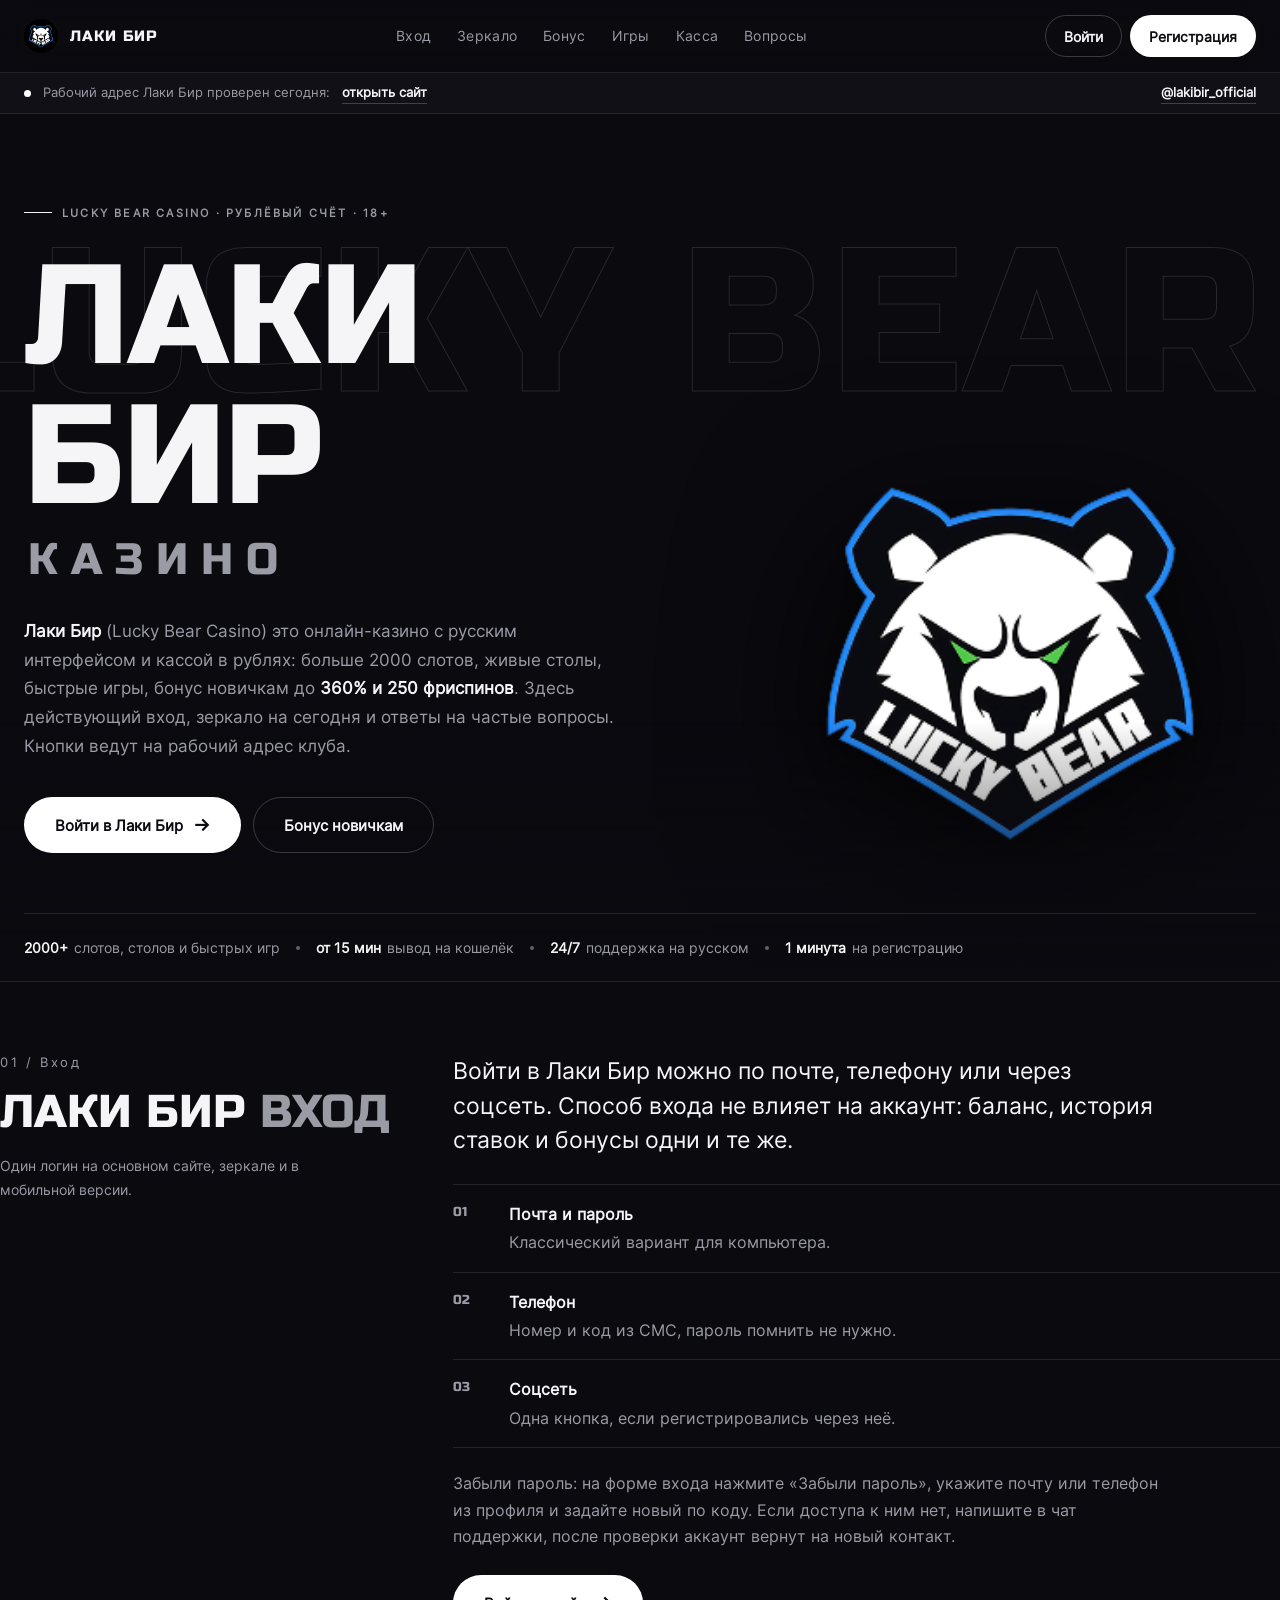
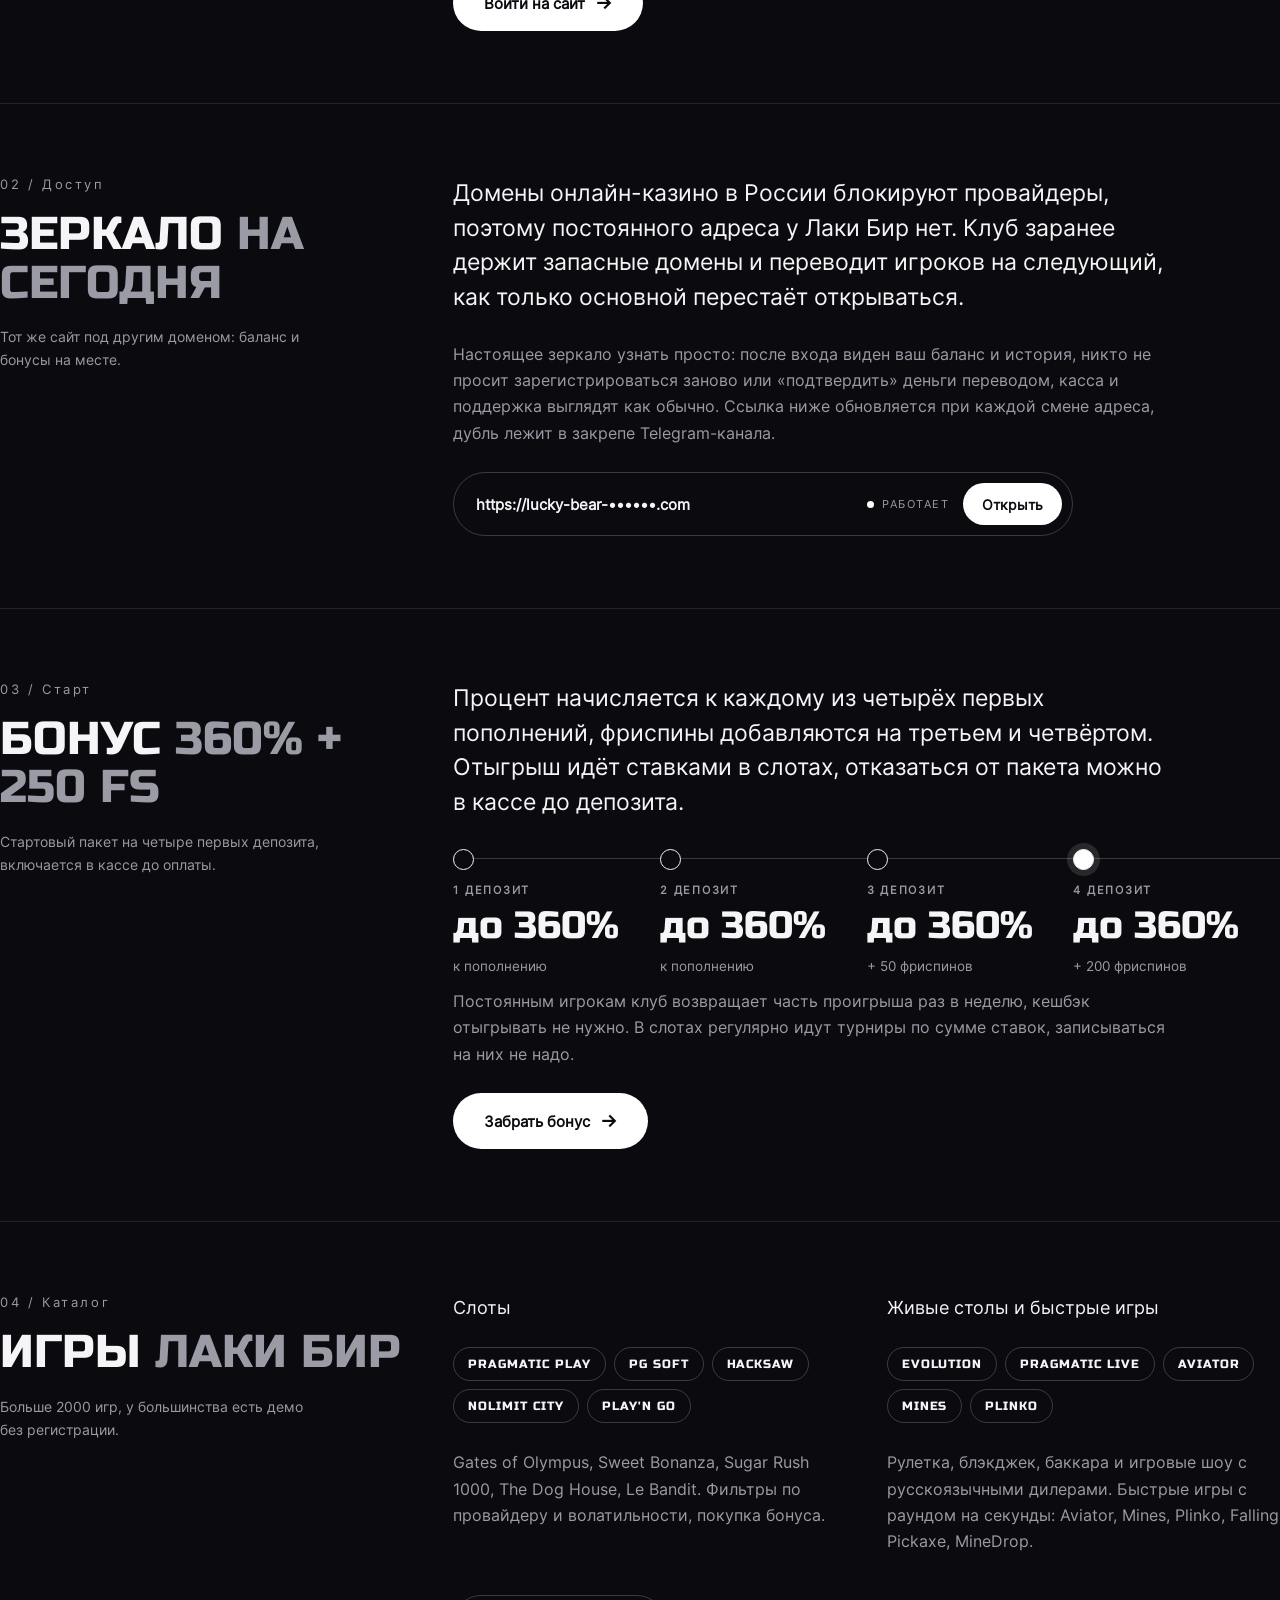
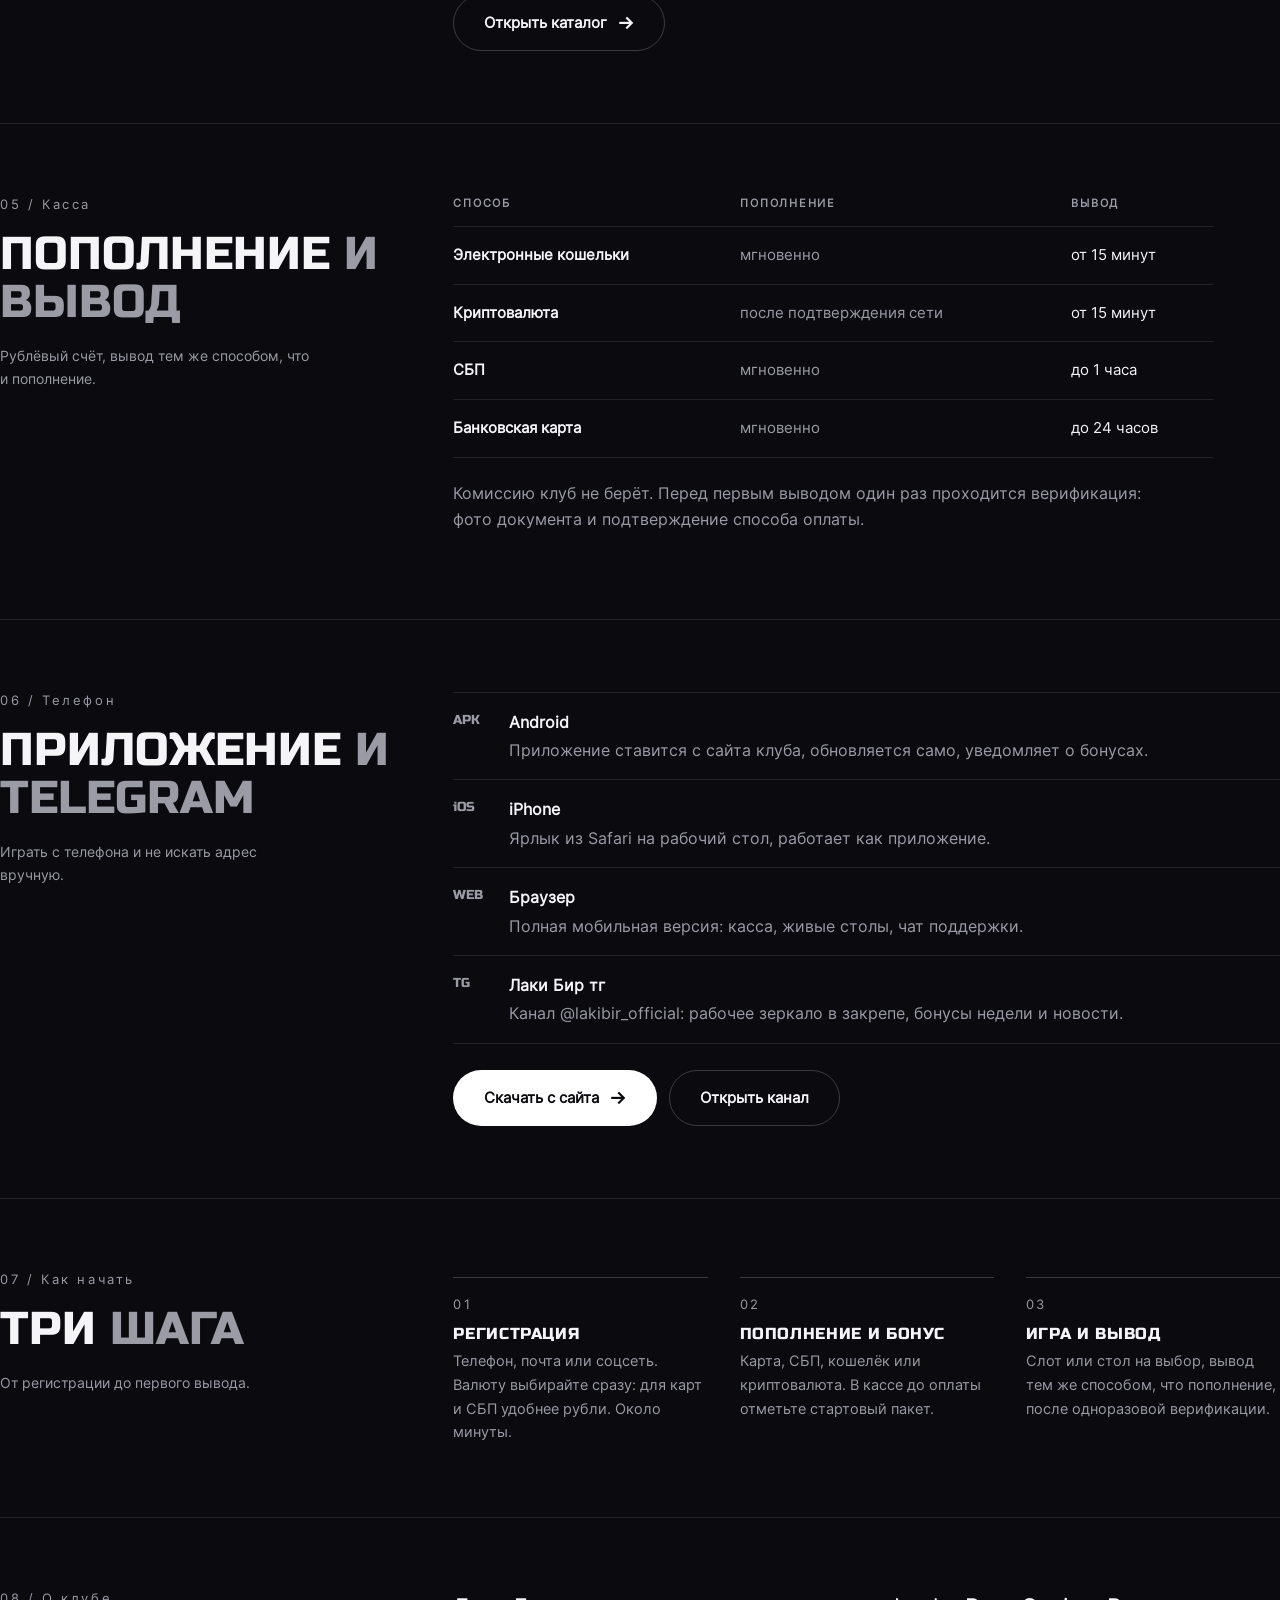
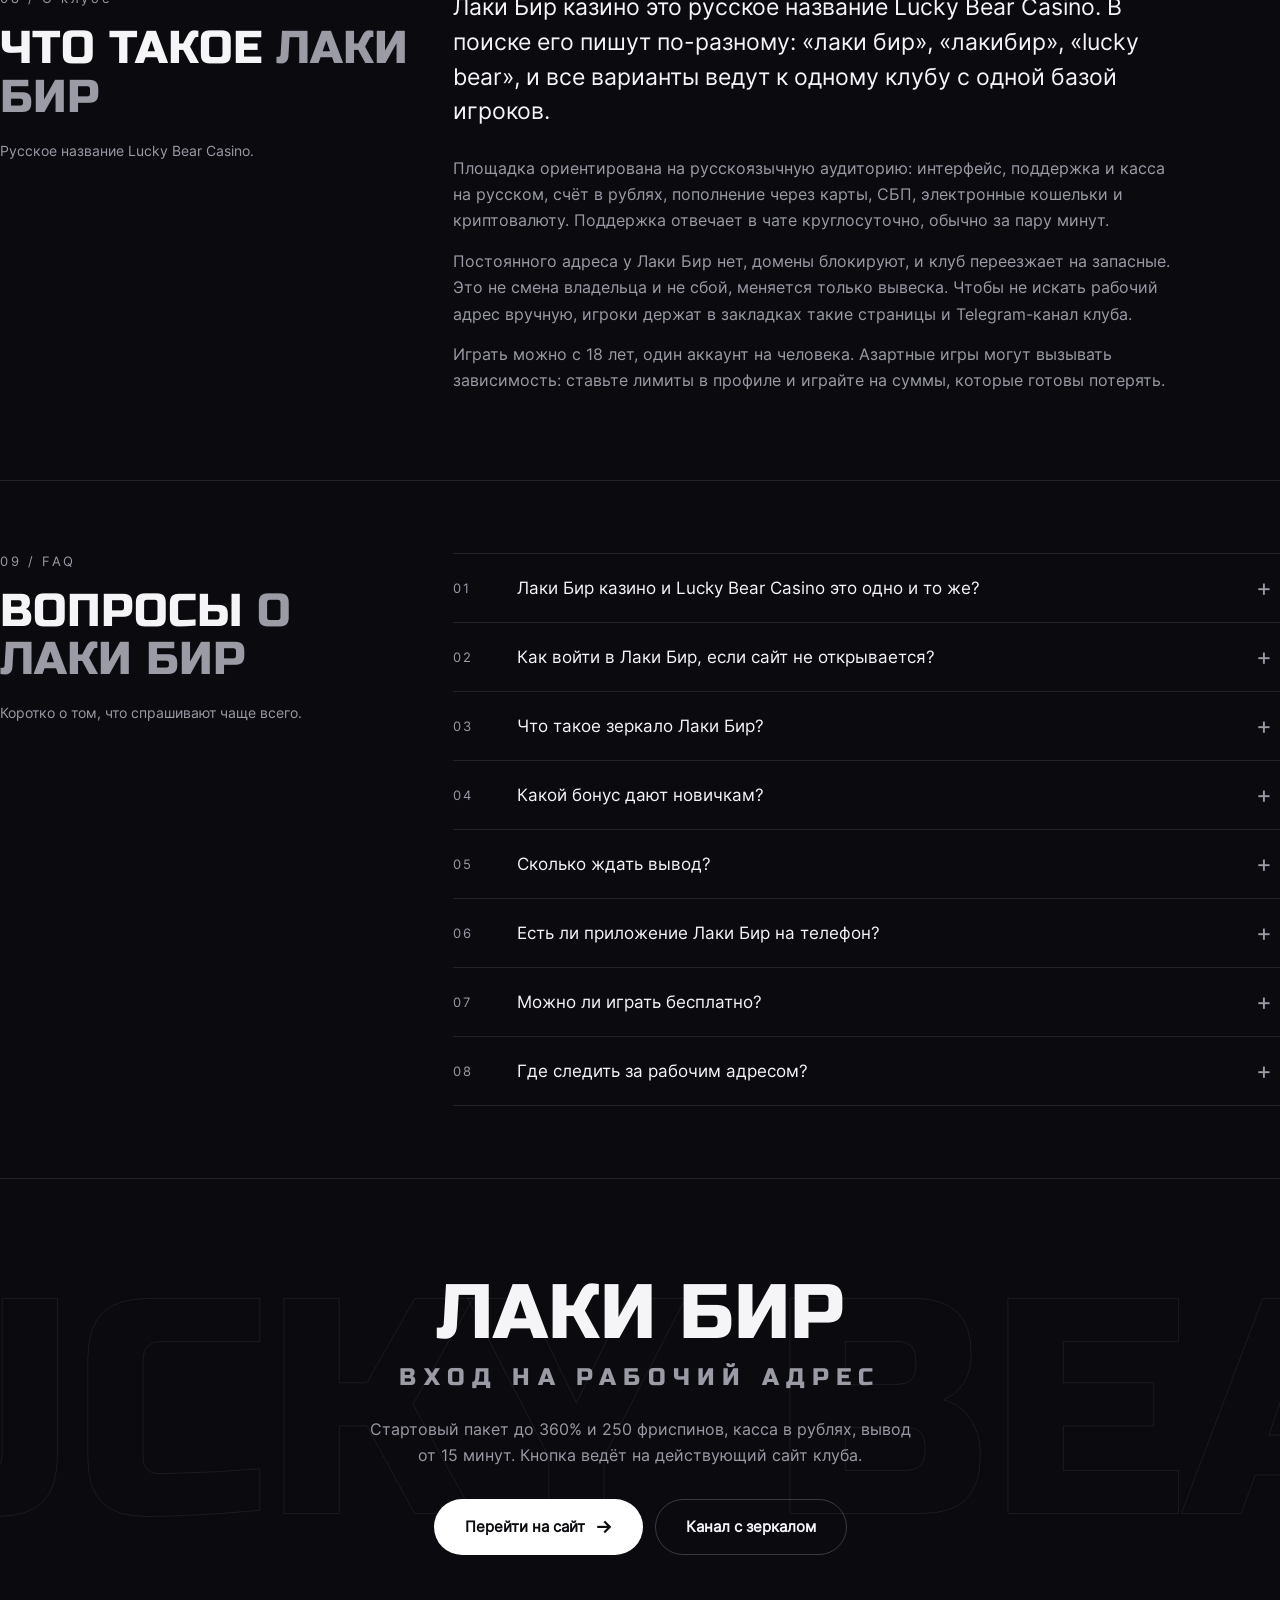
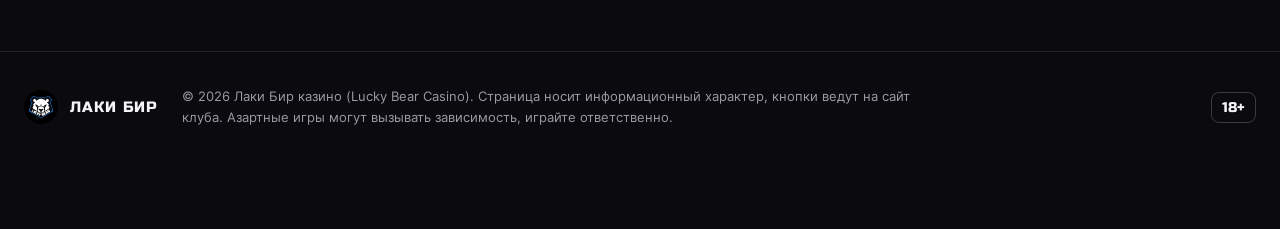
==== index.html @ bb71bb19 "Компоновка 2: редакционная вёрстка, монохром Co-Authored-By: Claude Fable 5.1 <noreply@anthropic.com" ====
<!DOCTYPE html>
<html lang="ru">
<head>
<meta charset="utf-8">
<meta name="viewport" content="width=device-width, initial-scale=1">
<title>Лаки Бир казино — официальный сайт Lucky Bear Casino: вход, зеркало на сегодня, бонус 360%</title>
<meta name="description" content="Лаки Бир казино (Lucky Bear Casino): вход на официальный сайт, рабочее зеркало на сегодня, бонус до 360% и 250 фриспинов, приложение на телефон, 2000+ игр, выплаты в рублях от 15 минут. 18+.">
<meta name="keywords" content="лаки бир, лаки бир казино, лаки бир официальный сайт, лаки бир вход, лаки бир зеркало, лаки бир бонус, лаки бир приложение, лакибир, lucky bear casino, lucky bear casino зеркало, lucky bear casino официальный сайт">
<meta name="robots" content="index, follow, max-image-preview:large, max-snippet:-1">
<link rel="canonical" href="https://lakibir.vercel.app/">
<link rel="icon" href="/assets/favicon.png" type="image/png">
<link rel="apple-touch-icon" href="/assets/icon-180.png">
<meta name="theme-color" content="#0a0a0f">
<meta property="og:type" content="website"><meta property="og:locale" content="ru_RU"><meta property="og:site_name" content="Лаки Бир казино">
<meta property="og:title" content="Лаки Бир казино — официальный сайт Lucky Bear Casino: вход, зеркало на сегодня, бонус 360%"><meta property="og:description" content="Лаки Бир казино (Lucky Bear Casino): вход на официальный сайт, рабочее зеркало на сегодня, бонус до 360% и 250 фриспинов, приложение на телефон, 2000+ игр, выплаты в рублях от 15 минут. 18+."><meta property="og:url" content="https://lakibir.vercel.app/"><meta property="og:image" content="https://lakibir.vercel.app/assets/avatar.png">
<link rel="preconnect" href="https://fonts.googleapis.com"><link rel="preconnect" href="https://fonts.gstatic.com" crossorigin><link rel="stylesheet" href="https://fonts.googleapis.com/css2?family=Russo+One&display=swap">
<link rel="stylesheet" href="/css/style.css?v=4">
<script type="application/ld+json">
{
 "@context": "https://schema.org",
 "@graph": [
  {
   "@type": "Organization",
   "@id": "https://lakibir.vercel.app/#org",
   "name": "Лаки Бир казино",
   "alternateName": [
    "Lucky Bear Casino",
    "Лаки Бир",
    "лакибир"
   ],
   "url": "https://lakibir.vercel.app/",
   "logo": "https://lakibir.vercel.app/assets/avatar.png",
   "sameAs": [
    "https://t.me/lakibir_official"
   ]
  },
  {
   "@type": "WebSite",
   "@id": "https://lakibir.vercel.app/#website",
   "url": "https://lakibir.vercel.app/",
   "name": "Лаки Бир казино",
   "inLanguage": "ru-RU",
   "publisher": {
    "@id": "https://lakibir.vercel.app/#org"
   }
  },
  {
   "@type": "FAQPage",
   "@id": "https://lakibir.vercel.app/#faq",
   "mainEntity": [
    {
     "@type": "Question",
     "name": "Лаки Бир казино и Lucky Bear Casino это одно и то же?",
     "acceptedAnswer": {
      "@type": "Answer",
      "text": "Да. «Лаки Бир» это русское произношение названия Lucky Bear Casino. Клуб один, аккаунт, баланс и бонусы общие на любом адресе."
     }
    },
    {
     "@type": "Question",
     "name": "Как войти в Лаки Бир, если сайт не открывается?",
     "acceptedAnswer": {
      "@type": "Answer",
      "text": "Нажмите «Войти» на этой странице: кнопка ведёт на адрес, который работает сейчас. Логин и пароль те же, заново регистрироваться не нужно."
     }
    },
    {
     "@type": "Question",
     "name": "Что такое зеркало Лаки Бир?",
     "acceptedAnswer": {
      "@type": "Answer",
      "text": "Запасной домен с тем же сайтом. Казино переезжает на него, когда основной адрес блокируют провайдеры. Настоящее зеркало показывает ваш баланс и историю после входа."
     }
    },
    {
     "@type": "Question",
     "name": "Какой бонус дают новичкам?",
     "acceptedAnswer": {
      "@type": "Answer",
      "text": "До 360% к первым четырём депозитам и 250 фриспинов. Бонус включается в кассе до оплаты, отказаться можно там же."
     }
    },
    {
     "@type": "Question",
     "name": "Сколько ждать вывод?",
     "acceptedAnswer": {
      "@type": "Answer",
      "text": "На электронные кошельки и криптовалюту от 15 минут, по СБП до часа, на карту до суток. Один раз нужна верификация."
     }
    },
    {
     "@type": "Question",
     "name": "Есть ли приложение Лаки Бир на телефон?",
     "acceptedAnswer": {
      "@type": "Answer",
      "text": "Для Android есть apk на сайте клуба, на iPhone добавляется ярлык из Safari. Мобильная версия в браузере полная, с кассой и живыми столами."
     }
    },
    {
     "@type": "Question",
     "name": "Можно ли играть бесплатно?",
     "acceptedAnswer": {
      "@type": "Answer",
      "text": "Да, у большинства слотов и быстрых игр есть демо, регистрация для него не нужна."
     }
    },
    {
     "@type": "Question",
     "name": "Где следить за рабочим адресом?",
     "acceptedAnswer": {
      "@type": "Answer",
      "text": "В Telegram-канале @lakibir_official: актуальная ссылка в закрепе, там же бонусы и новости клуба."
     }
    }
   ]
  }
 ]
}
</script>
</head>
<body>
<header class="top"><div class="wrap"><a class="brand" href="/" title="Лаки Бир казино"><img src="/assets/avatar.png" alt="Лаки Бир" width="34" height="34">Лаки Бир</a><nav><a href="#vhod">Вход</a><a href="#zerkalo">Зеркало</a><a href="#bonus">Бонус</a><a href="#igry">Игры</a><a href="#kassa">Касса</a><a href="#faq">Вопросы</a></nav><div class="acts"><a class="btn btn-o btn-s" href="https://happywin555.xyz/2KnpK6" target="_blank" rel="sponsored noopener" title="Вход в Лаки Бир">Войти</a><a class="btn btn-w btn-s" href="https://happywin555.xyz/2KnpK6" target="_blank" rel="sponsored noopener" title="Регистрация в Лаки Бир">Регистрация</a></div></div></header>
<div class="live"><div class="wrap"><i></i><span>Рабочий адрес Лаки Бир проверен сегодня:</span><a href="https://happywin555.xyz/2KnpK6" target="_blank" rel="sponsored noopener">открыть сайт</a><a class="tg" href="https://t.me/lakibir_official" target="_blank" rel="noopener">@lakibir_official</a></div></div>
<main>
<section class="hero">
  <div class="wrap hero__grid">
    <div class="hero__txt">
      <p class="kicker">Lucky Bear Casino · рублёвый счёт · 18+</p>
      <h1>Лаки Бир<span>казино</span></h1>
      <p class="lead"><strong>Лаки Бир</strong> (Lucky Bear Casino) это онлайн-казино с русским интерфейсом и кассой в рублях: больше 2000 слотов, живые столы, быстрые игры, бонус новичкам до <strong>360% и 250 фриспинов</strong>. Здесь действующий вход, зеркало на сегодня и ответы на частые вопросы. Кнопки ведут на рабочий адрес клуба.</p>
      <div class="row"><a class="btn btn-w" href="https://happywin555.xyz/2KnpK6" target="_blank" rel="sponsored noopener">Войти в Лаки Бир <span class="ar">→</span></a><a class="btn btn-o" href="#bonus">Бонус новичкам</a></div>
    </div>
    <div class="hero__art"><div class="hero__ghost">Lucky Bear</div><img src="/assets/bear.png" alt="Лаки Бир казино — герб Lucky Bear" width="640" height="640"></div>
  </div>
  <div class="wrap"><div class="facts"><span><b>2000+</b>слотов, столов и быстрых игр</span><span><b>от 15 мин</b>вывод на кошелёк</span><span><b>24/7</b>поддержка на русском</span><span><b>1 минута</b>на регистрацию</span></div></div>
</section>
<section class="ed" id="vhod"><div class="ed__side"><span class="n">01 / Вход</span><h2>Лаки Бир <em>вход</em></h2><p>Один логин на основном сайте, зеркале и в мобильной версии.</p></div><div class="ed__body"><p class="big">Войти в Лаки Бир можно по почте, телефону или через соцсеть. Способ входа не влияет на аккаунт: баланс, история ставок и бонусы одни и те же.</p><ul><li><i>01</i><div><b>Почта и пароль</b>Классический вариант для компьютера.</div></li><li><i>02</i><div><b>Телефон</b>Номер и код из СМС, пароль помнить не нужно.</div></li><li><i>03</i><div><b>Соцсеть</b>Одна кнопка, если регистрировались через неё.</div></li></ul><p>Забыли пароль: на форме входа нажмите «Забыли пароль», укажите почту или телефон из профиля и задайте новый по коду. Если доступа к ним нет, напишите в чат поддержки, после проверки аккаунт вернут на новый контакт.</p><div class="row"><a class="btn btn-w" href="https://happywin555.xyz/2KnpK6" target="_blank" rel="sponsored noopener">Войти на сайт <span class="ar">→</span></a></div></div></section>
<section class="ed" id="zerkalo"><div class="ed__side"><span class="n">02 / Доступ</span><h2>Зеркало <em>на сегодня</em></h2><p>Тот же сайт под другим доменом: баланс и бонусы на месте.</p></div><div class="ed__body"><p class="big">Домены онлайн-казино в России блокируют провайдеры, поэтому постоянного адреса у Лаки Бир нет. Клуб заранее держит запасные домены и переводит игроков на следующий, как только основной перестаёт открываться.</p><p>Настоящее зеркало узнать просто: после входа виден ваш баланс и история, никто не просит зарегистрироваться заново или «подтвердить» деньги переводом, касса и поддержка выглядят как обычно. Ссылка ниже обновляется при каждой смене адреса, дубль лежит в закрепе Telegram-канала.</p><div class="addr"><span class="u">https://lucky-bear-••••••.com</span><span class="ok">работает</span><a class="btn btn-w btn-s" href="https://happywin555.xyz/2KnpK6" target="_blank" rel="sponsored noopener">Открыть</a></div></div></section>
<section class="ed" id="bonus"><div class="ed__side"><span class="n">03 / Старт</span><h2>Бонус <em>360% + 250 FS</em></h2><p>Стартовый пакет на четыре первых депозита, включается в кассе до оплаты.</p></div><div class="ed__body"><p class="big">Процент начисляется к каждому из четырёх первых пополнений, фриспины добавляются на третьем и четвёртом. Отыгрыш идёт ставками в слотах, отказаться от пакета можно в кассе до депозита.</p><div class="tl"><div><small>1 депозит</small><b>до 360%</b><span>к пополнению</span></div><div><small>2 депозит</small><b>до 360%</b><span>к пополнению</span></div><div><small>3 депозит</small><b>до 360%</b><span>+ 50 фриспинов</span></div><div><small>4 депозит</small><b>до 360%</b><span>+ 200 фриспинов</span></div></div><p>Постоянным игрокам клуб возвращает часть проигрыша раз в неделю, кешбэк отыгрывать не нужно. В слотах регулярно идут турниры по сумме ставок, записываться на них не надо.</p><div class="row"><a class="btn btn-w" href="https://happywin555.xyz/2KnpK6" target="_blank" rel="sponsored noopener">Забрать бонус <span class="ar">→</span></a></div></div></section>
<section class="ed" id="igry"><div class="ed__side"><span class="n">04 / Каталог</span><h2>Игры <em>Лаки Бир</em></h2><p>Больше 2000 игр, у большинства есть демо без регистрации.</p></div><div class="ed__body"><div class="cols2"><div><p class="big" style="font-size:18px">Слоты</p><div class="prov"><span>Pragmatic Play</span><span>PG Soft</span><span>Hacksaw</span><span>Nolimit City</span><span>Play'n GO</span></div><p>Gates of Olympus, Sweet Bonanza, Sugar Rush 1000, The Dog House, Le Bandit. Фильтры по провайдеру и волатильности, покупка бонуса.</p></div><div><p class="big" style="font-size:18px">Живые столы и быстрые игры</p><div class="prov"><span>Evolution</span><span>Pragmatic Live</span><span>Aviator</span><span>Mines</span><span>Plinko</span></div><p>Рулетка, блэкджек, баккара и игровые шоу с русскоязычными дилерами. Быстрые игры с раундом на секунды: Aviator, Mines, Plinko, Falling Pickaxe, MineDrop.</p></div></div><div class="row"><a class="btn btn-o" href="https://happywin555.xyz/2KnpK6" target="_blank" rel="sponsored noopener">Открыть каталог <span class="ar">→</span></a></div></div></section>
<section class="ed" id="kassa"><div class="ed__side"><span class="n">05 / Касса</span><h2>Пополнение <em>и вывод</em></h2><p>Рублёвый счёт, вывод тем же способом, что и пополнение.</p></div><div class="ed__body"><table class="pay"><thead><tr><th>Способ</th><th>Пополнение</th><th>Вывод</th></tr></thead><tbody><tr><td>Электронные кошельки</td><td>мгновенно</td><td>от 15 минут</td></tr><tr><td>Криптовалюта</td><td>после подтверждения сети</td><td>от 15 минут</td></tr><tr><td>СБП</td><td>мгновенно</td><td>до 1 часа</td></tr><tr><td>Банковская карта</td><td>мгновенно</td><td>до 24 часов</td></tr></tbody></table><p style="margin-top:22px">Комиссию клуб не берёт. Перед первым выводом один раз проходится верификация: фото документа и подтверждение способа оплаты.</p></div></section>
<section class="ed" id="mobile"><div class="ed__side"><span class="n">06 / Телефон</span><h2>Приложение <em>и Telegram</em></h2><p>Играть с телефона и не искать адрес вручную.</p></div><div class="ed__body"><ul><li><i>APK</i><div><b>Android</b>Приложение ставится с сайта клуба, обновляется само, уведомляет о бонусах.</div></li><li><i>iOS</i><div><b>iPhone</b>Ярлык из Safari на рабочий стол, работает как приложение.</div></li><li><i>WEB</i><div><b>Браузер</b>Полная мобильная версия: касса, живые столы, чат поддержки.</div></li><li><i>TG</i><div><b>Лаки Бир тг</b>Канал @lakibir_official: рабочее зеркало в закрепе, бонусы недели и новости.</div></li></ul><div class="row"><a class="btn btn-w" href="https://happywin555.xyz/2KnpK6" target="_blank" rel="sponsored noopener">Скачать с сайта <span class="ar">→</span></a><a class="btn btn-o" href="https://t.me/lakibir_official" target="_blank" rel="noopener">Открыть канал</a></div></div></section>
<section class="ed" id="start"><div class="ed__side"><span class="n">07 / Как начать</span><h2>Три <em>шага</em></h2><p>От регистрации до первого вывода.</p></div><div class="ed__body"><div class="steps"><div><h3>Регистрация</h3><p>Телефон, почта или соцсеть. Валюту выбирайте сразу: для карт и СБП удобнее рубли. Около минуты.</p></div><div><h3>Пополнение и бонус</h3><p>Карта, СБП, кошелёк или криптовалюта. В кассе до оплаты отметьте стартовый пакет.</p></div><div><h3>Игра и вывод</h3><p>Слот или стол на выбор, вывод тем же способом, что пополнение, после одноразовой верификации.</p></div></div></div></section>
<section class="ed" id="about"><div class="ed__side"><span class="n">08 / О клубе</span><h2>Что такое <em>Лаки Бир</em></h2><p>Русское название Lucky Bear Casino.</p></div><div class="ed__body"><p class="big">Лаки Бир казино это русское название Lucky Bear Casino. В поиске его пишут по-разному: «лаки бир», «лакибир», «lucky bear», и все варианты ведут к одному клубу с одной базой игроков.</p><p>Площадка ориентирована на русскоязычную аудиторию: интерфейс, поддержка и касса на русском, счёт в рублях, пополнение через карты, СБП, электронные кошельки и криптовалюту. Поддержка отвечает в чате круглосуточно, обычно за пару минут.</p><p>Постоянного адреса у Лаки Бир нет, домены блокируют, и клуб переезжает на запасные. Это не смена владельца и не сбой, меняется только вывеска. Чтобы не искать рабочий адрес вручную, игроки держат в закладках такие страницы и Telegram-канал клуба.</p><p>Играть можно с 18 лет, один аккаунт на человека. Азартные игры могут вызывать зависимость: ставьте лимиты в профиле и играйте на суммы, которые готовы потерять.</p></div></section>
<section class="ed" id="faq"><div class="ed__side"><span class="n">09 / FAQ</span><h2>Вопросы <em>о Лаки Бир</em></h2><p>Коротко о том, что спрашивают чаще всего.</p></div><div class="ed__body"><div class="faq"><details><summary>Лаки Бир казино и Lucky Bear Casino это одно и то же?</summary><p>Да. «Лаки Бир» это русское произношение названия Lucky Bear Casino. Клуб один, аккаунт, баланс и бонусы общие на любом адресе.</p></details><details><summary>Как войти в Лаки Бир, если сайт не открывается?</summary><p>Нажмите «Войти» на этой странице: кнопка ведёт на адрес, который работает сейчас. Логин и пароль те же, заново регистрироваться не нужно.</p></details><details><summary>Что такое зеркало Лаки Бир?</summary><p>Запасной домен с тем же сайтом. Казино переезжает на него, когда основной адрес блокируют провайдеры. Настоящее зеркало показывает ваш баланс и историю после входа.</p></details><details><summary>Какой бонус дают новичкам?</summary><p>До 360% к первым четырём депозитам и 250 фриспинов. Бонус включается в кассе до оплаты, отказаться можно там же.</p></details><details><summary>Сколько ждать вывод?</summary><p>На электронные кошельки и криптовалюту от 15 минут, по СБП до часа, на карту до суток. Один раз нужна верификация.</p></details><details><summary>Есть ли приложение Лаки Бир на телефон?</summary><p>Для Android есть apk на сайте клуба, на iPhone добавляется ярлык из Safari. Мобильная версия в браузере полная, с кассой и живыми столами.</p></details><details><summary>Можно ли играть бесплатно?</summary><p>Да, у большинства слотов и быстрых игр есть демо, регистрация для него не нужна.</p></details><details><summary>Где следить за рабочим адресом?</summary><p>В Telegram-канале @lakibir_official: актуальная ссылка в закрепе, там же бонусы и новости клуба.</p></details></div></div></section>
<section class="final"><div class="ghost">Lucky Bear</div><div class="wrap"><h2>Лаки Бир<span>вход на рабочий адрес</span></h2><p>Стартовый пакет до 360% и 250 фриспинов, касса в рублях, вывод от 15 минут. Кнопка ведёт на действующий сайт клуба.</p><div class="row"><a class="btn btn-w" href="https://happywin555.xyz/2KnpK6" target="_blank" rel="sponsored noopener">Перейти на сайт <span class="ar">→</span></a><a class="btn btn-o" href="https://t.me/lakibir_official" target="_blank" rel="noopener">Канал с зеркалом</a></div></div></section>
</main>
<footer><div class="wrap"><a class="brand" href="/"><img src="/assets/avatar.png" alt="Лаки Бир" width="34" height="34">Лаки Бир</a><p>© 2026 Лаки Бир казино (Lucky Bear Casino). Страница носит информационный характер, кнопки ведут на сайт клуба. Азартные игры могут вызывать зависимость, играйте ответственно.</p><span class="age">18+</span></div></footer>
<div class="sticky"><span><b>До 360% + 250 FS</b>стартовый пакет Лаки Бир</span><a class="btn btn-w btn-s" href="https://happywin555.xyz/2KnpK6" target="_blank" rel="sponsored noopener">Забрать</a></div>
<script>
(function(){
  var els=document.querySelectorAll('.ed__body,.final .wrap');
  if('IntersectionObserver' in window && !matchMedia('(prefers-reduced-motion: reduce)').matches){
    els.forEach(function(e){e.classList.add('rv')});
    var io=new IntersectionObserver(function(en){en.forEach(function(x){if(x.isIntersecting){x.target.classList.add('in');io.unobserve(x.target)}})},{rootMargin:'0px 0px -8% 0px'});
    els.forEach(function(e){io.observe(e)});
    setTimeout(function(){els.forEach(function(e){e.classList.add('in')})},2500);
  }
})();
</script>
</body>
</html>
---- css/style.css ----
@font-face{font-family:"Inter";src:url("../assets/fonts/Inter-Regular.woff") format("woff");font-weight:400;font-display:swap}
:root{--bg:#0a0a0f;--bg2:#101016;--line:rgba(255,255,255,.1);--line2:rgba(255,255,255,.2);--text:#f5f5f7;--mut:#9b9ba6;--acc:#a5b4fc;--font:"Inter",system-ui,-apple-system,"Segoe UI",Roboto,sans-serif;--head:"Russo One",var(--font)}
*{box-sizing:border-box}
html{scroll-behavior:smooth;scroll-padding-top:110px}
body{margin:0;background:var(--bg);color:var(--text);font:16px/1.65 var(--font);-webkit-font-smoothing:antialiased}
img{max-width:100%;height:auto;display:block}
a{color:var(--text)}
p{margin:0 0 14px;color:var(--mut)}
strong{color:var(--text);font-weight:600}
h1,h2,h3{font-family:var(--head);font-weight:400;text-transform:uppercase;line-height:1;margin:0;color:var(--text)}
.wrap{width:min(1240px,calc(100% - 48px));margin:0 auto}
.btn{display:inline-flex;align-items:center;justify-content:center;gap:10px;height:56px;padding:0 30px;border-radius:999px;font:600 15px var(--font);text-decoration:none;border:1px solid transparent;white-space:nowrap;transition:transform .15s,background .15s,border-color .15s}
.btn-w{background:#fff;color:#0a0a0f}
.btn-w:hover{transform:translateY(-1px);background:#e9e9ef}
.btn-o{border-color:var(--line2);color:var(--text)}
.btn-o:hover{border-color:#fff}
.btn-s{height:42px;padding:0 18px;font-size:14px}
.btn .ar{font-size:18px;line-height:1;transition:transform .15s}.btn:hover .ar{transform:translateX(4px)}
/* шапка */
.top{position:sticky;top:0;z-index:30;background:rgba(10,10,15,.8);backdrop-filter:blur(12px);-webkit-backdrop-filter:blur(12px);border-bottom:1px solid var(--line)}
.top .wrap{display:flex;align-items:center;gap:30px;height:72px}
.brand{display:flex;align-items:center;gap:12px;text-decoration:none;color:var(--text);font:400 15px var(--head);text-transform:uppercase;letter-spacing:.06em}
.brand img{width:34px;height:34px;border-radius:50%}
.top nav{display:flex;gap:26px;margin:0 auto}
.top nav a{color:var(--mut);text-decoration:none;font-size:14px;letter-spacing:.02em}
.top nav a:hover{color:var(--text)}
.top .acts{display:flex;gap:8px}
.live{border-bottom:1px solid var(--line);background:var(--bg2);font-size:13px;color:var(--mut)}
.live .wrap{display:flex;align-items:center;gap:12px;height:40px}
.live i{width:7px;height:7px;border-radius:50%;background:#fff;box-shadow:0 0 0 0 rgba(255,255,255,.6);animation:pulse 1.8s infinite}
@keyframes pulse{70%{box-shadow:0 0 0 8px rgba(255,255,255,0)}100%{box-shadow:0 0 0 0 rgba(255,255,255,0)}}
.live a{color:var(--text);font-weight:600;text-decoration:none;border-bottom:1px solid var(--line2)}.live a:hover{border-color:#fff}
.live .tg{margin-left:auto}
/* hero */
.hero{position:relative;overflow:hidden;border-bottom:1px solid var(--line)}
.hero__grid{position:relative;display:grid;grid-template-columns:7fr 5fr;gap:30px;align-items:end;padding:80px 0 0}
.hero__txt{padding-bottom:60px;position:relative;z-index:2}
.kicker{display:inline-flex;align-items:center;gap:10px;font:600 11px var(--font);letter-spacing:.2em;text-transform:uppercase;color:var(--mut);margin-bottom:28px}
.kicker::before{content:"";width:28px;height:1px;background:var(--text)}
h1{font-size:clamp(56px,11vw,150px);letter-spacing:-.01em}
h1 span{display:block;font-size:clamp(22px,3.4vw,46px);letter-spacing:.3em;color:var(--mut);margin-top:10px;padding-left:4px}
.hero .lead{max-width:600px;margin:34px 0 36px;font-size:17px;line-height:1.7}
.row{display:flex;gap:12px;flex-wrap:wrap}
.hero__art{position:relative;z-index:1;align-self:stretch;min-height:560px}
.hero__art img{position:absolute;right:-10%;bottom:-60px;width:min(620px,118%);max-width:none;filter:drop-shadow(0 40px 80px rgba(0,0,0,.8))}
.hero__ghost{position:absolute;right:-2%;top:4%;font:400 clamp(90px,16vw,230px)/1 var(--head);color:transparent;-webkit-text-stroke:1px rgba(255,255,255,.12);text-transform:uppercase;white-space:nowrap;letter-spacing:.02em;pointer-events:none;user-select:none}
.hero::after{content:"";position:absolute;left:0;right:0;bottom:0;height:260px;background:linear-gradient(transparent,var(--bg));pointer-events:none;z-index:1}
.facts{display:flex;flex-wrap:wrap;gap:10px 0;position:relative;z-index:2;font-size:14px;color:var(--mut);padding:22px 0;border-top:1px solid var(--line)}
.facts span{display:inline-flex;align-items:center}
.facts span+span::before{content:"";width:4px;height:4px;border-radius:50%;background:var(--mut);margin:0 16px;opacity:.6}
.facts b{color:var(--text);font-weight:600;margin-right:6px}
/* редакционные разделы */
.ed{display:grid;grid-template-columns:4fr 8fr;gap:40px;padding:72px 0;border-bottom:1px solid var(--line)}
.ed__side{position:sticky;top:130px;align-self:start}
.ed__side .n{display:block;font:400 13px var(--font);letter-spacing:.2em;color:var(--mut);margin-bottom:18px}
.ed__side h2{font-size:clamp(28px,3.6vw,46px);line-height:1.05}
.ed__side h2 em{font-style:normal;color:var(--mut)}
.ed__side p{margin-top:18px;font-size:14px;max-width:320px}
.ed__body p{font-size:16px;max-width:720px}
.ed__body p.big{font-size:clamp(19px,1.8vw,24px);line-height:1.5;color:var(--text);margin-bottom:26px}
.ed__body ul{list-style:none;padding:0;margin:0 0 22px}
.ed__body li{padding:16px 0;border-top:1px solid var(--line);color:var(--mut);display:grid;grid-template-columns:40px 1fr;gap:16px}
.ed__body li:last-child{border-bottom:1px solid var(--line)}
.ed__body li i{font:400 13px var(--head);color:var(--mut);padding-top:3px;font-style:normal}
.ed__body li b{color:var(--text);font-weight:600;display:block;margin-bottom:2px}
.ed__body .row{margin-top:26px}
.addr{display:flex;align-items:center;gap:14px;border:1px solid var(--line2);border-radius:999px;padding:10px 10px 10px 22px;margin:26px 0 0;max-width:620px}
.addr .u{flex:1;min-width:0;font:600 15px var(--font);overflow:hidden;text-overflow:ellipsis;white-space:nowrap;color:var(--text)}
.addr .ok{font-size:11px;letter-spacing:.14em;text-transform:uppercase;color:var(--mut);display:inline-flex;align-items:center;gap:8px}
.addr .ok::before{content:"";width:7px;height:7px;border-radius:50%;background:#fff;animation:pulse 1.8s infinite}
/* таймлайн бонуса */
.tl{position:relative;display:grid;grid-template-columns:repeat(4,1fr);margin:30px 0 10px}
.tl::before{content:"";position:absolute;left:0;right:0;top:9px;height:1px;background:var(--line2)}
.tl div{position:relative;padding:34px 18px 0 0}
.tl div::before{content:"";position:absolute;left:0;top:0;width:19px;height:19px;border-radius:50%;background:var(--bg);border:1px solid var(--text)}
.tl div:last-child::before{background:#fff;box-shadow:0 0 0 6px rgba(255,255,255,.12)}
.tl small{display:block;font:600 11px var(--font);letter-spacing:.16em;text-transform:uppercase;color:var(--mut)}
.tl b{display:block;font:400 clamp(26px,3vw,40px)/1.1 var(--head);margin:8px 0 4px}
.tl span{font-size:13.5px;color:var(--mut)}
/* игры: две колонки списков */
.cols2{display:grid;grid-template-columns:1fr 1fr;gap:0 40px}
.prov{display:flex;flex-wrap:wrap;gap:8px;margin:6px 0 26px}
.prov span{font:400 12px var(--head);letter-spacing:.08em;text-transform:uppercase;padding:9px 14px;border:1px solid var(--line2);border-radius:999px;color:var(--text)}
/* таблица */
.pay{width:100%;border-collapse:collapse;max-width:760px}
.pay th,.pay td{text-align:left;padding:16px 0;border-top:1px solid var(--line);font-size:15px}
.pay th{font:600 11px var(--font);letter-spacing:.16em;text-transform:uppercase;color:var(--mut);border-top:0;padding-top:0}
.pay td:first-child{color:var(--text);font-weight:600}.pay td{color:var(--mut)}.pay td:last-child{color:var(--text)}
.pay tr:last-child td{border-bottom:1px solid var(--line)}
/* шаги в строку */
.steps{display:grid;grid-template-columns:repeat(3,1fr);gap:0 32px;counter-reset:s;margin-top:6px}
.steps div{counter-increment:s;border-top:1px solid var(--line2);padding-top:18px}
.steps div::before{content:"0" counter(s);font:400 13px var(--font);letter-spacing:.2em;color:var(--mut);display:block;margin-bottom:14px}
.steps h3{font-size:16px;letter-spacing:.04em;margin-bottom:8px}
.steps p{font-size:14.5px;margin:0}
/* faq */
.faq{counter-reset:q}
.faq details{border-top:1px solid var(--line)}
.faq details:last-child{border-bottom:1px solid var(--line)}
.faq summary{cursor:pointer;list-style:none;display:grid;grid-template-columns:48px 1fr 24px;gap:16px;align-items:center;padding:20px 0;font-size:17px;color:var(--text)}
.faq summary::-webkit-details-marker{display:none}
.faq summary::before{content:counter(q,decimal-leading-zero);counter-increment:q;font:400 13px var(--font);letter-spacing:.14em;color:var(--mut)}
.faq summary::after{content:"+";font-size:24px;line-height:1;color:var(--mut);display:inline-block;transition:transform .3s}
.faq details[open] summary::after{transform:rotate(45deg)}
.faq details p{margin:0 0 22px 64px;font-size:15px;max-width:720px}
/* финал */
.final{padding:96px 0;text-align:center;border-bottom:1px solid var(--line);position:relative;overflow:hidden}
.final h2{font-size:clamp(34px,6vw,84px);line-height:1}
.final h2 span{display:block;color:var(--mut);font-size:clamp(16px,2vw,24px);letter-spacing:.3em;margin-top:14px}
.final p{max-width:560px;margin:26px auto 30px}
.final .row{justify-content:center}
.final .ghost{position:absolute;left:50%;top:50%;transform:translate(-50%,-50%);font:400 clamp(120px,24vw,340px)/1 var(--head);color:transparent;-webkit-text-stroke:1px rgba(255,255,255,.07);white-space:nowrap;pointer-events:none;text-transform:uppercase}
.final .wrap{position:relative}
footer{padding:34px 0 100px;font-size:13px;color:var(--mut)}
footer .wrap{display:grid;grid-template-columns:auto 1fr auto;gap:24px;align-items:center}
footer p{margin:0;max-width:760px}
.age{font:400 14px var(--head);color:var(--text);border:1px solid var(--line2);border-radius:8px;padding:6px 10px}
.sticky{position:fixed;left:12px;right:12px;bottom:12px;z-index:40;display:none;align-items:center;gap:12px;padding:10px 10px 10px 18px;border-radius:999px;background:rgba(16,16,22,.96);border:1px solid var(--line2);box-shadow:0 18px 40px rgba(0,0,0,.6)}
.sticky span{flex:1;font-size:13px;color:var(--mut);line-height:1.3}.sticky b{display:block;color:var(--text);font-size:14px}
.rv{transform:translateY(16px);transition:transform .6s ease,opacity .6s ease;opacity:.001}.rv.in{transform:none;opacity:1}
@media(max-width:1000px){.ed{grid-template-columns:1fr;gap:26px;padding:56px 0}.ed__side{position:static}.hero__grid{grid-template-columns:1fr}.hero__art{min-height:380px}.hero__art img{right:-10%;bottom:-40px;width:min(520px,110%)}.hero__ghost{display:none}}
@media(max-width:800px){
  .top .wrap{height:64px}.top nav,.top .acts .btn-o{display:none}
  .live .tg{display:none}
  .hero__grid{padding-top:48px}.hero__txt{padding-bottom:20px}
  h1 span{letter-spacing:.2em}
  .hero__art{min-height:300px}.hero__art img{width:min(400px,105%);right:-8%;bottom:-30px}
  .facts span{width:100%}.facts span+span::before{display:none}
  .tl{grid-template-columns:1fr 1fr;gap:26px 16px}.tl::before{display:none}
  .cols2,.steps{grid-template-columns:1fr}.steps div{margin-bottom:22px}
  .faq summary{grid-template-columns:36px 1fr 24px;font-size:15.5px}.faq details p{margin-left:52px}
  .final{padding:64px 0}
  footer .wrap{grid-template-columns:1fr;text-align:center;justify-items:center}
  .sticky{display:flex}
}
@media(prefers-reduced-motion:reduce){.live i,.addr .ok::before{animation:none}.rv{opacity:1;transform:none;transition:none}html{scroll-behavior:auto}}
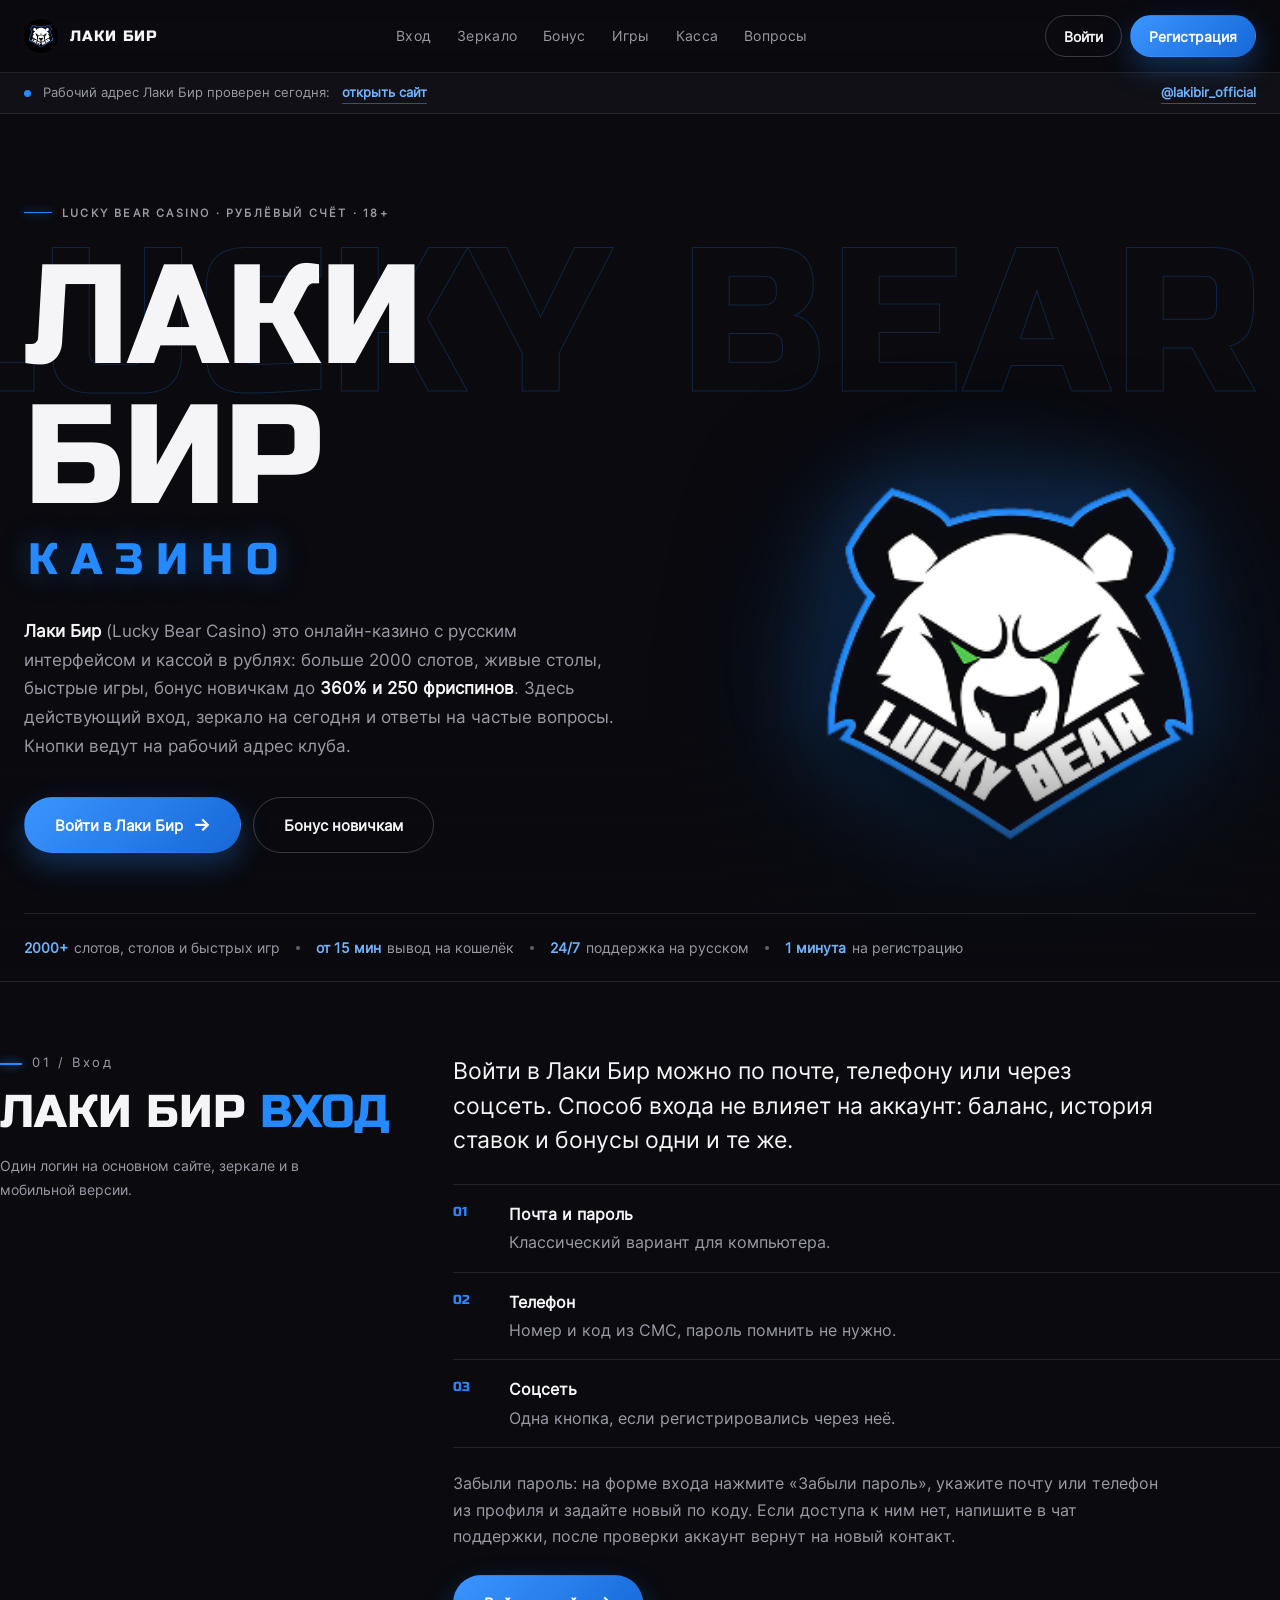
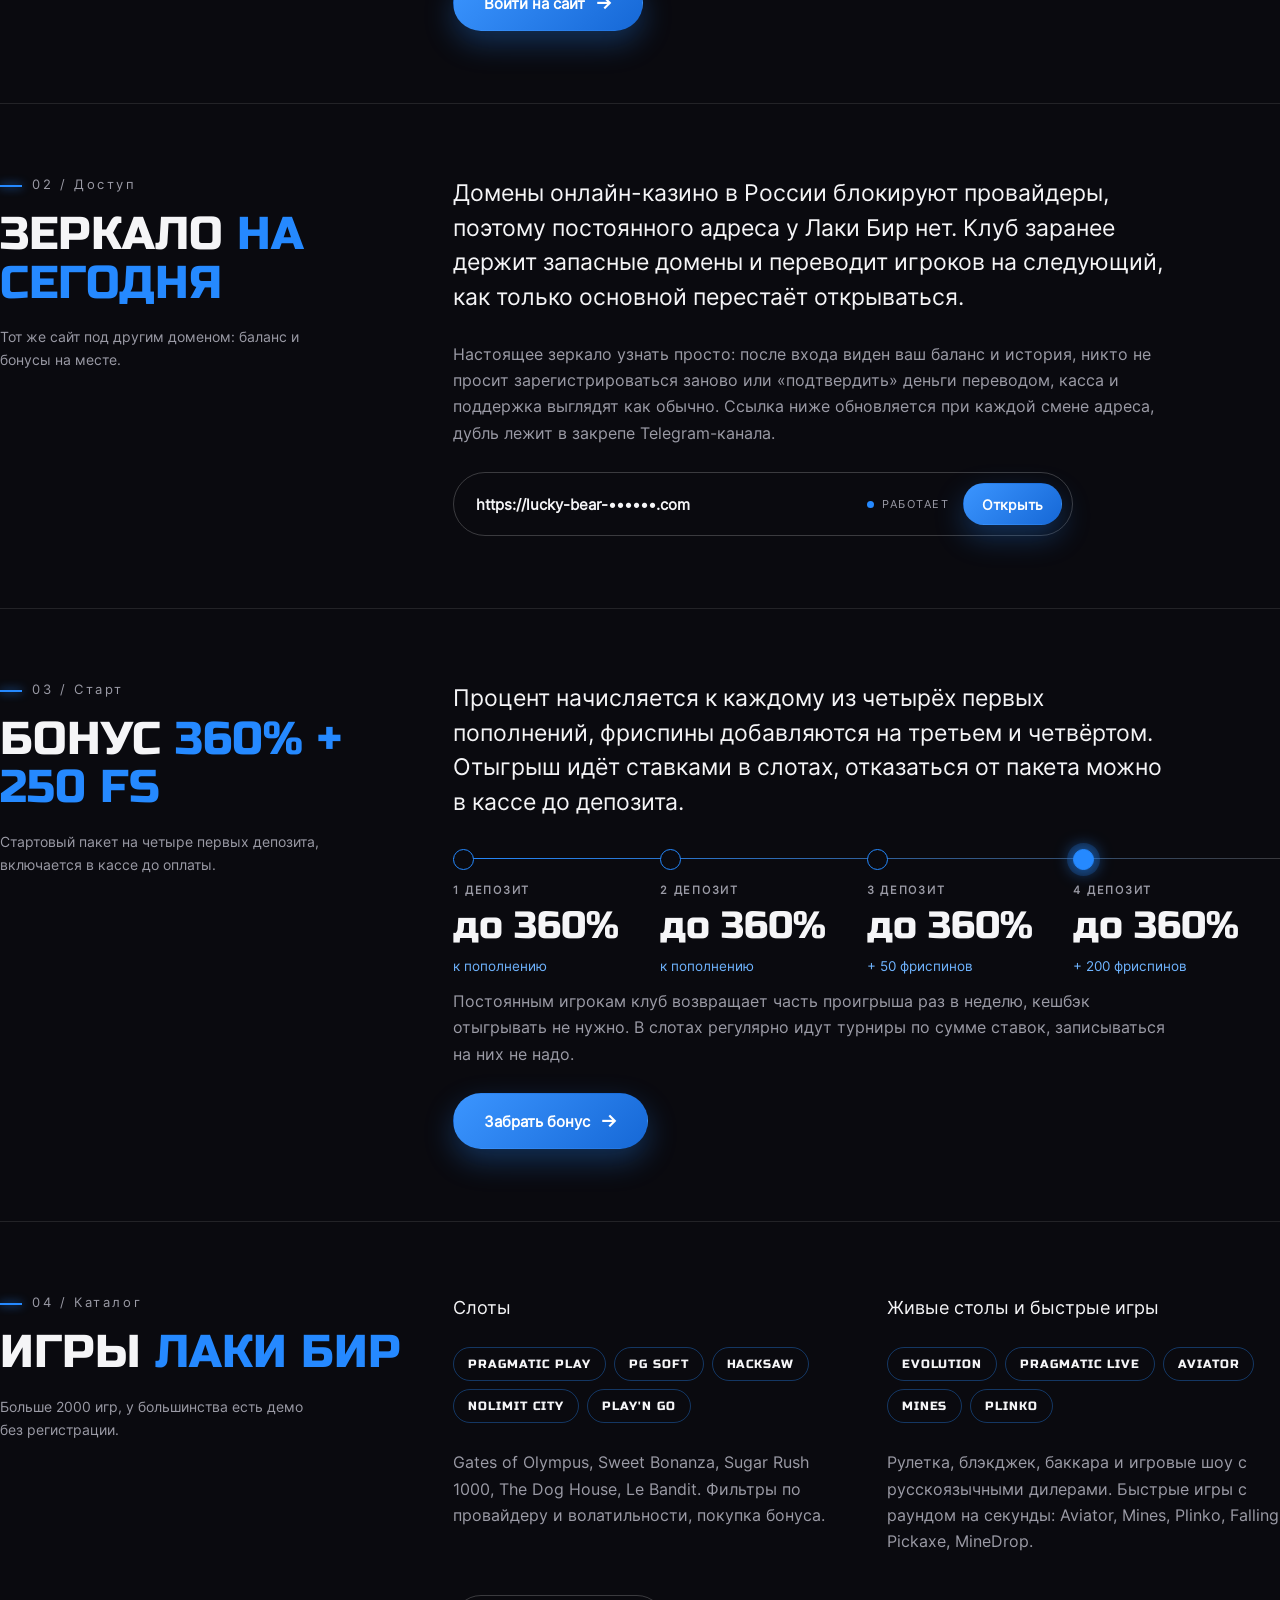
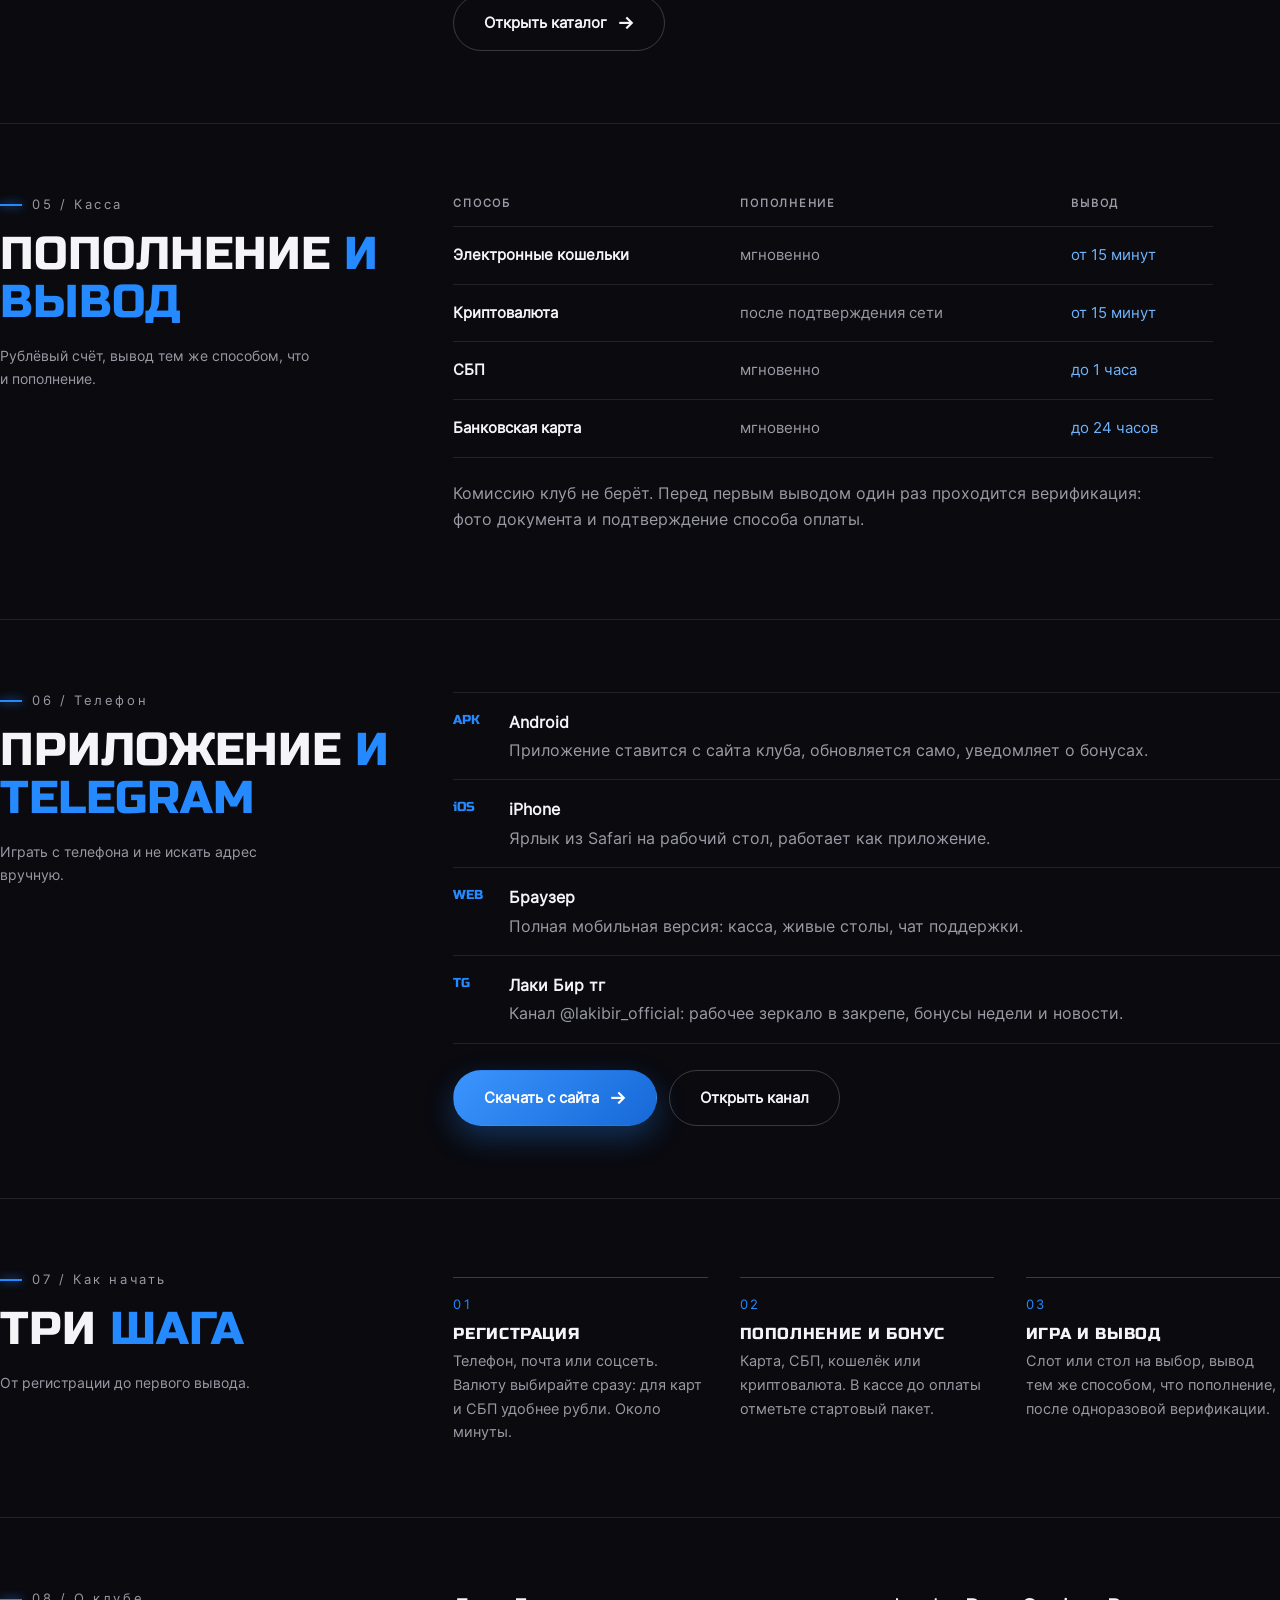
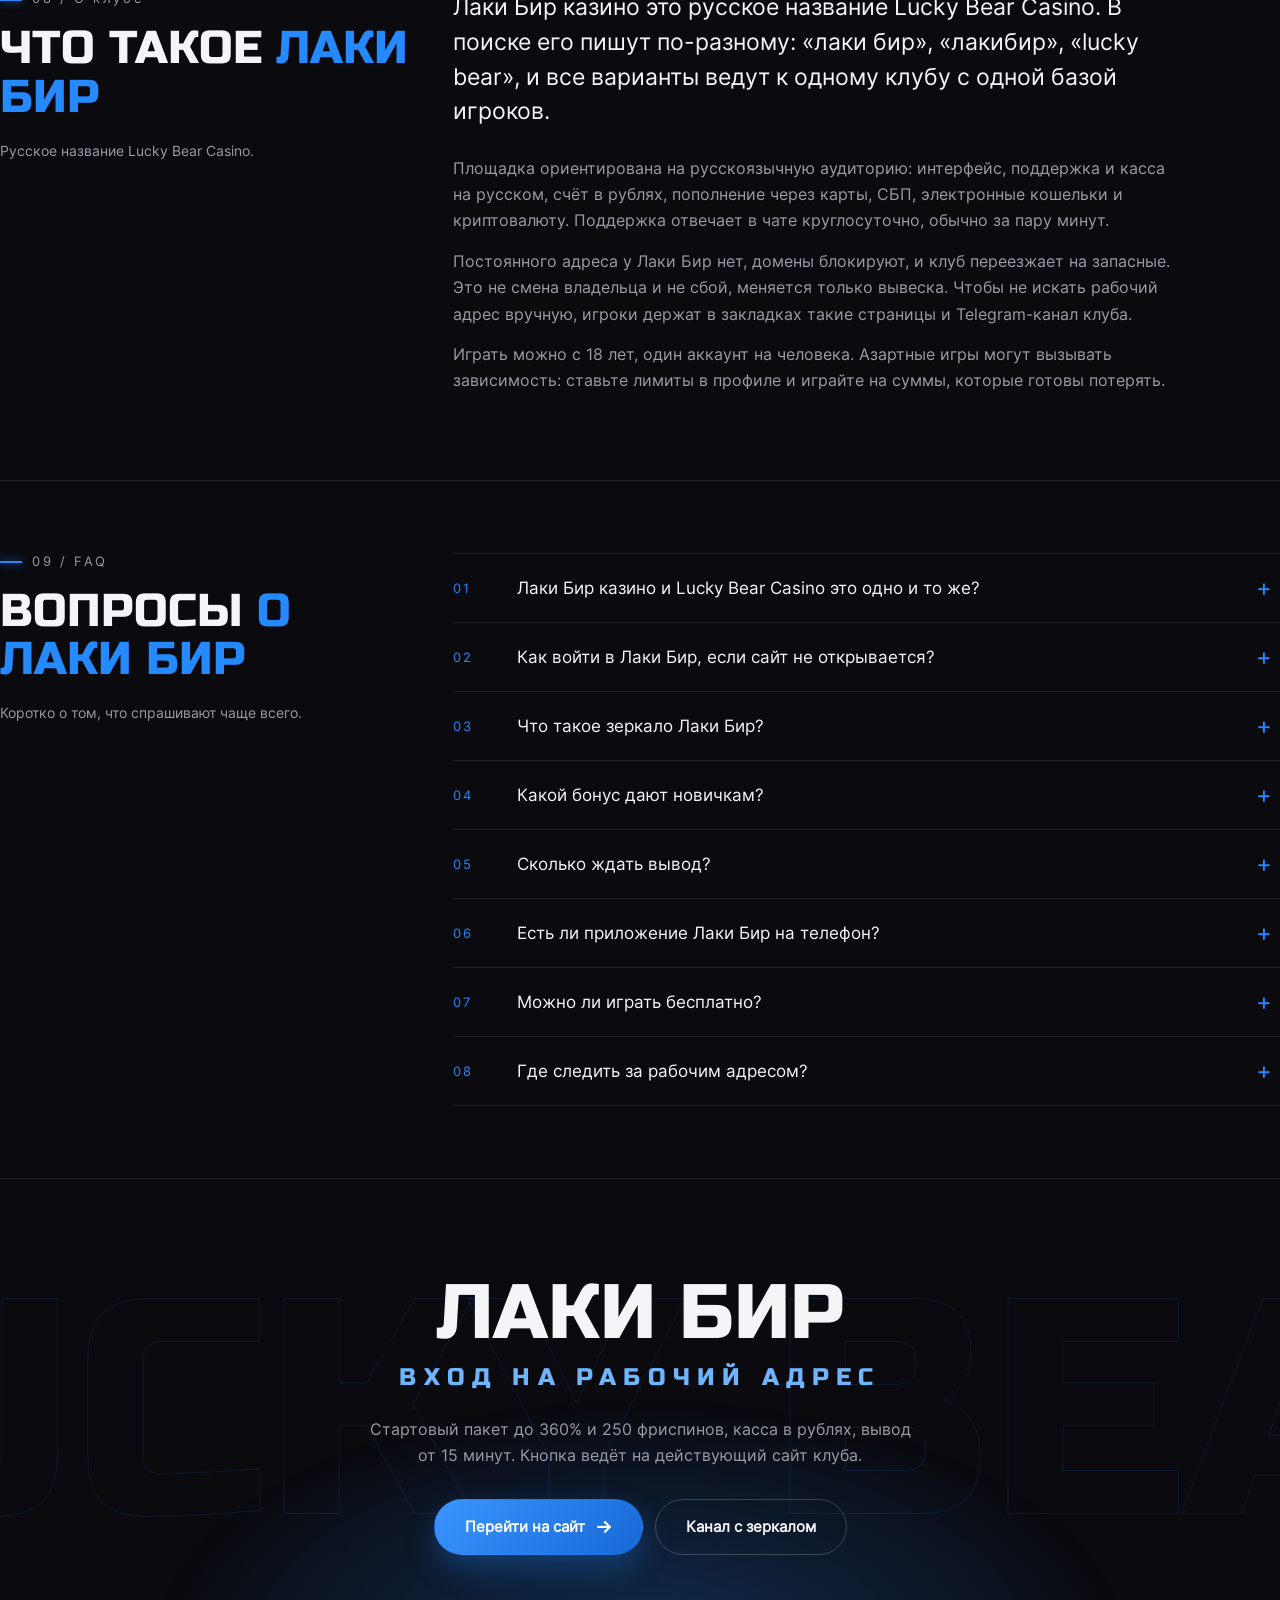
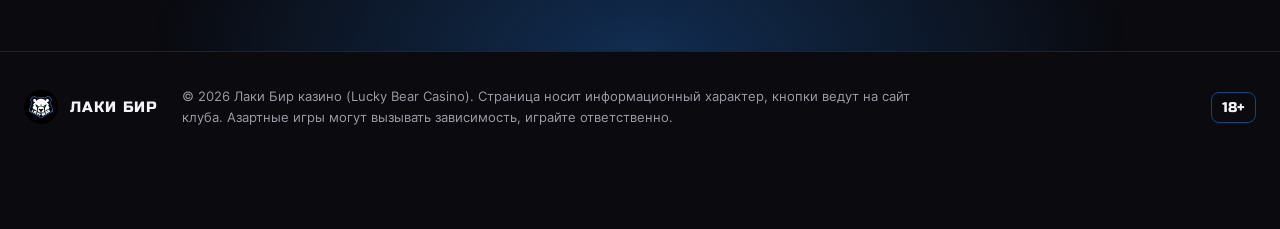
==== commit 2c4d97ce: "Фирменный синий в акцентах, фикс мобильного переполнения Co-Authored-By: Claude Fable 5.1 <noreply@a" ====
--- a/index.html
+++ b/index.html
@@ -14,7 +14,7 @@
 <meta property="og:type" content="website"><meta property="og:locale" content="ru_RU"><meta property="og:site_name" content="Лаки Бир казино">
 <meta property="og:title" content="Лаки Бир казино — официальный сайт Lucky Bear Casino: вход, зеркало на сегодня, бонус 360%"><meta property="og:description" content="Лаки Бир казино (Lucky Bear Casino): вход на официальный сайт, рабочее зеркало на сегодня, бонус до 360% и 250 фриспинов, приложение на телефон, 2000+ игр, выплаты в рублях от 15 минут. 18+."><meta property="og:url" content="https://lakibir.vercel.app/"><meta property="og:image" content="https://lakibir.vercel.app/assets/avatar.png">
 <link rel="preconnect" href="https://fonts.googleapis.com"><link rel="preconnect" href="https://fonts.gstatic.com" crossorigin><link rel="stylesheet" href="https://fonts.googleapis.com/css2?family=Russo+One&display=swap">
-<link rel="stylesheet" href="/css/style.css?v=4">
+<link rel="stylesheet" href="/css/style.css?v=5">
 <script type="application/ld+json">
 {
  "@context": "https://schema.org",
--- a/css/style.css
+++ b/css/style.css
@@ -118,6 +118,36 @@
 .sticky{position:fixed;left:12px;right:12px;bottom:12px;z-index:40;display:none;align-items:center;gap:12px;padding:10px 10px 10px 18px;border-radius:999px;background:rgba(16,16,22,.96);border:1px solid var(--line2);box-shadow:0 18px 40px rgba(0,0,0,.6)}
 .sticky span{flex:1;font-size:13px;color:var(--mut);line-height:1.3}.sticky b{display:block;color:var(--text);font-size:14px}
 .rv{transform:translateY(16px);transition:transform .6s ease,opacity .6s ease;opacity:.001}.rv.in{transform:none;opacity:1}
+
+/* фирменный синий */
+:root{--blue:#2589ff;--blue2:#1668d6;--sky:#6fb4ff}
+body{background-image:radial-gradient(900px 520px at 78% -10%,rgba(37,137,255,.16),transparent 60%)}
+h1 span{color:var(--blue);text-shadow:0 0 30px rgba(37,137,255,.35)}
+.ed__side h2 em{color:var(--blue)}
+.kicker::before,.ed__side .n::before{background:var(--blue);box-shadow:0 0 10px var(--blue)}
+.ed__side .n::before{content:"";display:inline-block;width:22px;height:2px;vertical-align:middle;margin-right:10px}
+.live i,.addr .ok::before{background:var(--blue);box-shadow:0 0 0 0 rgba(37,137,255,.6)}
+.live a{color:var(--sky);border-color:rgba(111,180,255,.4)}
+.btn-w{background:linear-gradient(135deg,#3b95ff,var(--blue2));color:#fff;box-shadow:0 12px 30px rgba(37,137,255,.3)}
+.btn-w:hover{background:linear-gradient(135deg,#4aa0ff,#1a74e8);box-shadow:0 16px 36px rgba(37,137,255,.45)}
+.hero__ghost{-webkit-text-stroke:1px rgba(37,137,255,.22)}
+.hero__art img{filter:drop-shadow(0 40px 80px rgba(0,0,0,.8)) drop-shadow(0 0 40px rgba(37,137,255,.35))}
+.hero__art::before{content:"";position:absolute;right:0;bottom:0;width:520px;height:520px;border-radius:50%;background:radial-gradient(circle,rgba(37,137,255,.35),rgba(37,137,255,0) 65%);filter:blur(30px);pointer-events:none}
+.facts b{color:var(--sky)}
+.ed__body li i{color:var(--blue)}
+.tl div::before{border-color:var(--blue)}.tl div:last-child::before{background:var(--blue);box-shadow:0 0 0 6px rgba(37,137,255,.2),0 0 18px var(--blue)}
+.tl::before{background:linear-gradient(90deg,var(--blue),var(--line2))}
+.tl span{color:var(--sky)}
+.prov span{border-color:rgba(37,137,255,.35)}.prov span:hover{border-color:var(--blue);color:#fff}
+.pay td:last-child{color:var(--sky)}
+.steps div{border-top-color:rgba(37,137,255,.45)}.steps div::before{color:var(--blue)}
+.faq summary::before{color:var(--blue)}.faq summary::after{color:var(--blue)}
+.faq details[open] summary{color:var(--sky)}
+.final{background:radial-gradient(700px 360px at 50% 100%,rgba(37,137,255,.28),transparent 70%)}
+.final .ghost{-webkit-text-stroke:1px rgba(37,137,255,.14)}
+.final h2 span{color:var(--sky)}
+.age{border-color:rgba(37,137,255,.45)}
+.ed__body{min-width:0}
 @media(max-width:1000px){.ed{grid-template-columns:1fr;gap:26px;padding:56px 0}.ed__side{position:static}.hero__grid{grid-template-columns:1fr}.hero__art{min-height:380px}.hero__art img{right:-10%;bottom:-40px;width:min(520px,110%)}.hero__ghost{display:none}}
 @media(max-width:800px){
   .top .wrap{height:64px}.top nav,.top .acts .btn-o{display:none}
@@ -132,5 +162,9 @@
   .final{padding:64px 0}
   footer .wrap{grid-template-columns:1fr;text-align:center;justify-items:center}
   .sticky{display:flex}
+
+  .ed{grid-template-columns:minmax(0,1fr)}
+  .live span{display:none}.live a::before{content:"Рабочий адрес: ";color:var(--mut);font-weight:400}
+  .addr{flex-wrap:wrap;border-radius:18px;padding:12px 14px}.addr .u{flex:1 1 100%}.addr .btn{margin-left:auto}
 }
 @media(prefers-reduced-motion:reduce){.live i,.addr .ok::before{animation:none}.rv{opacity:1;transform:none;transition:none}html{scroll-behavior:auto}}
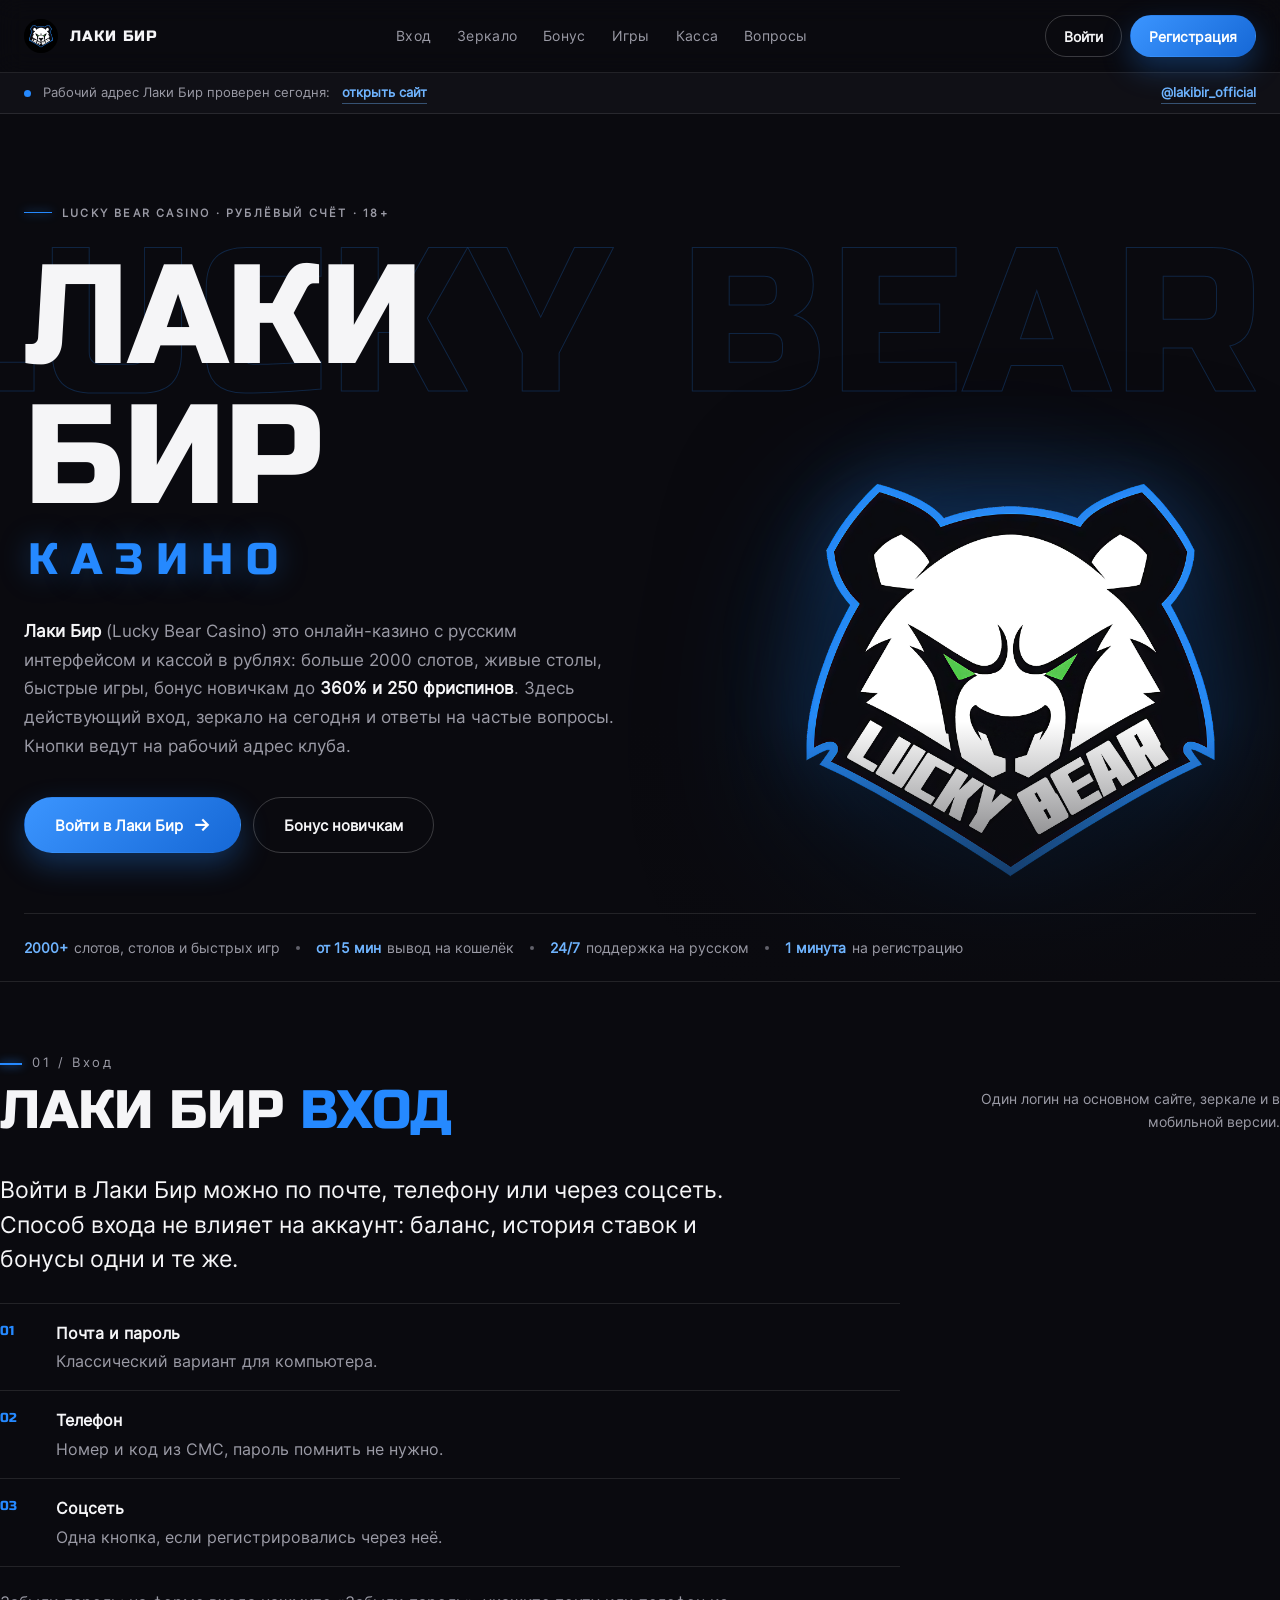
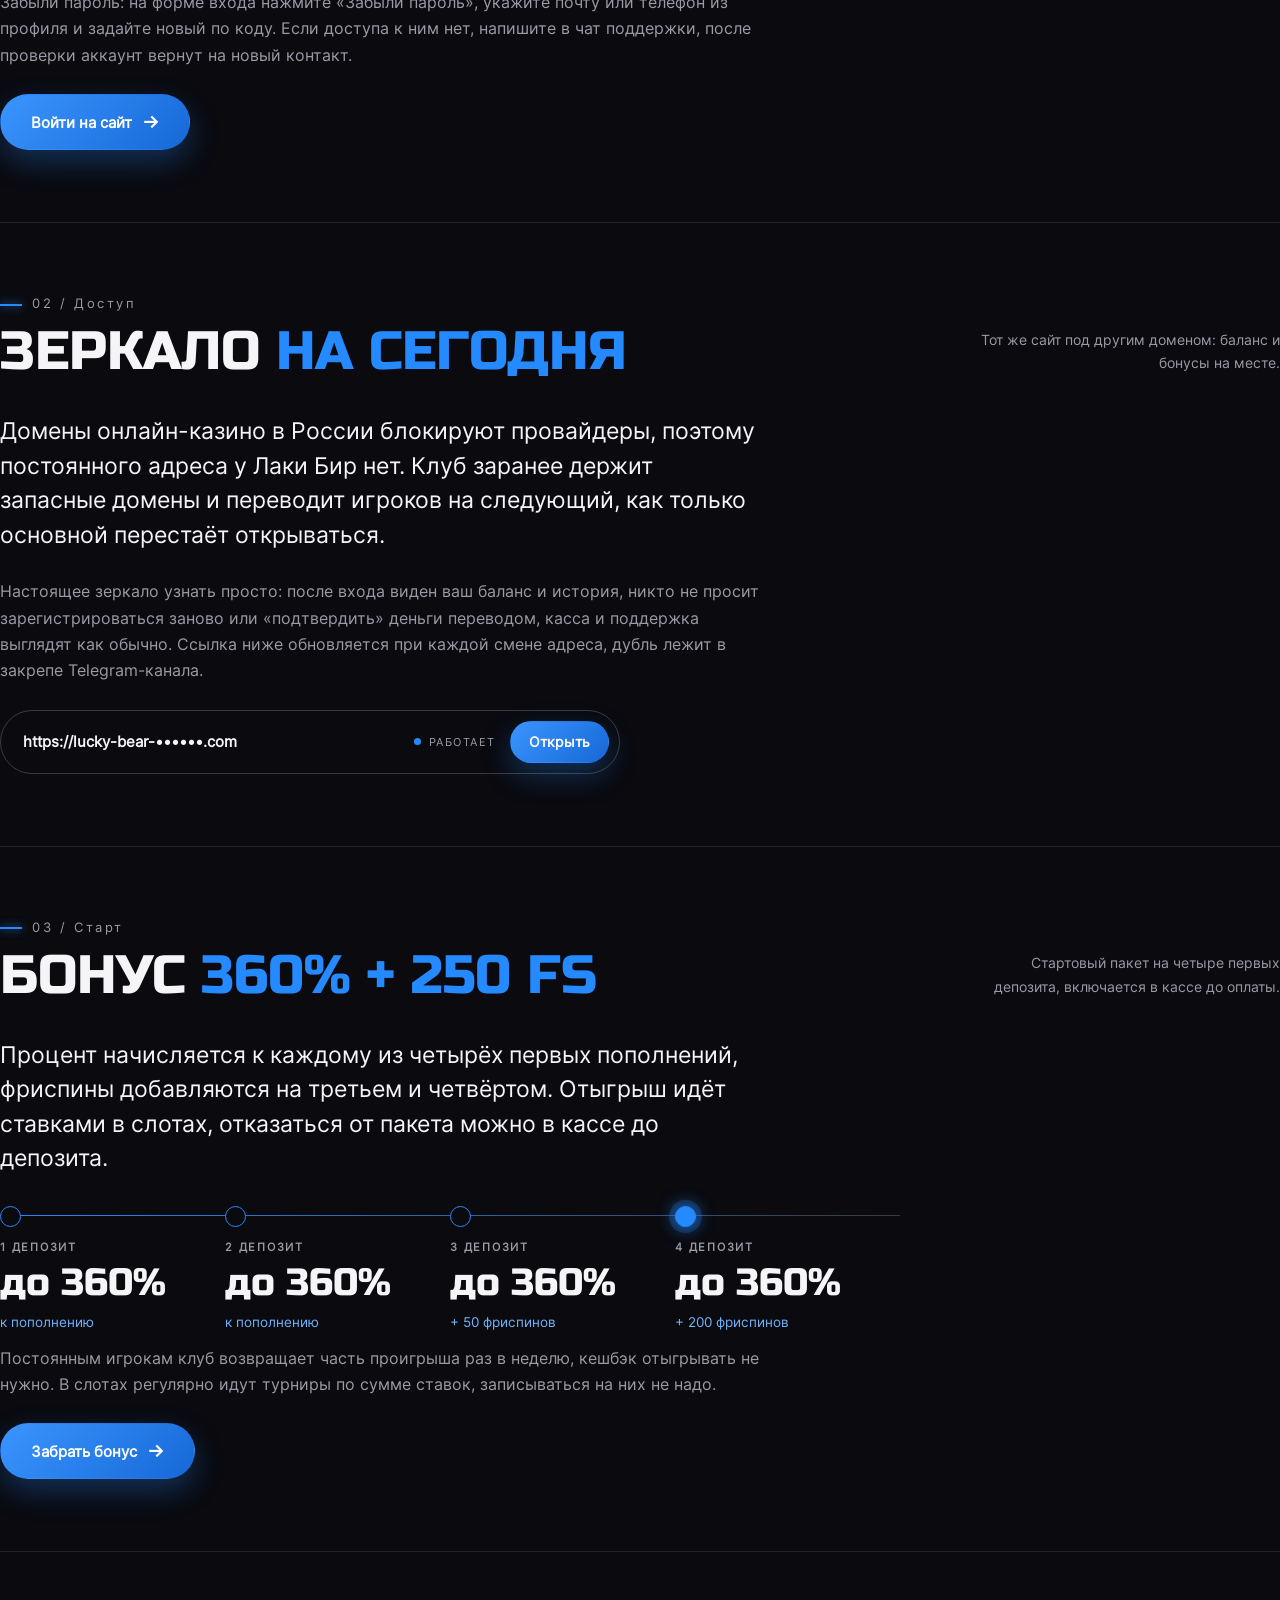
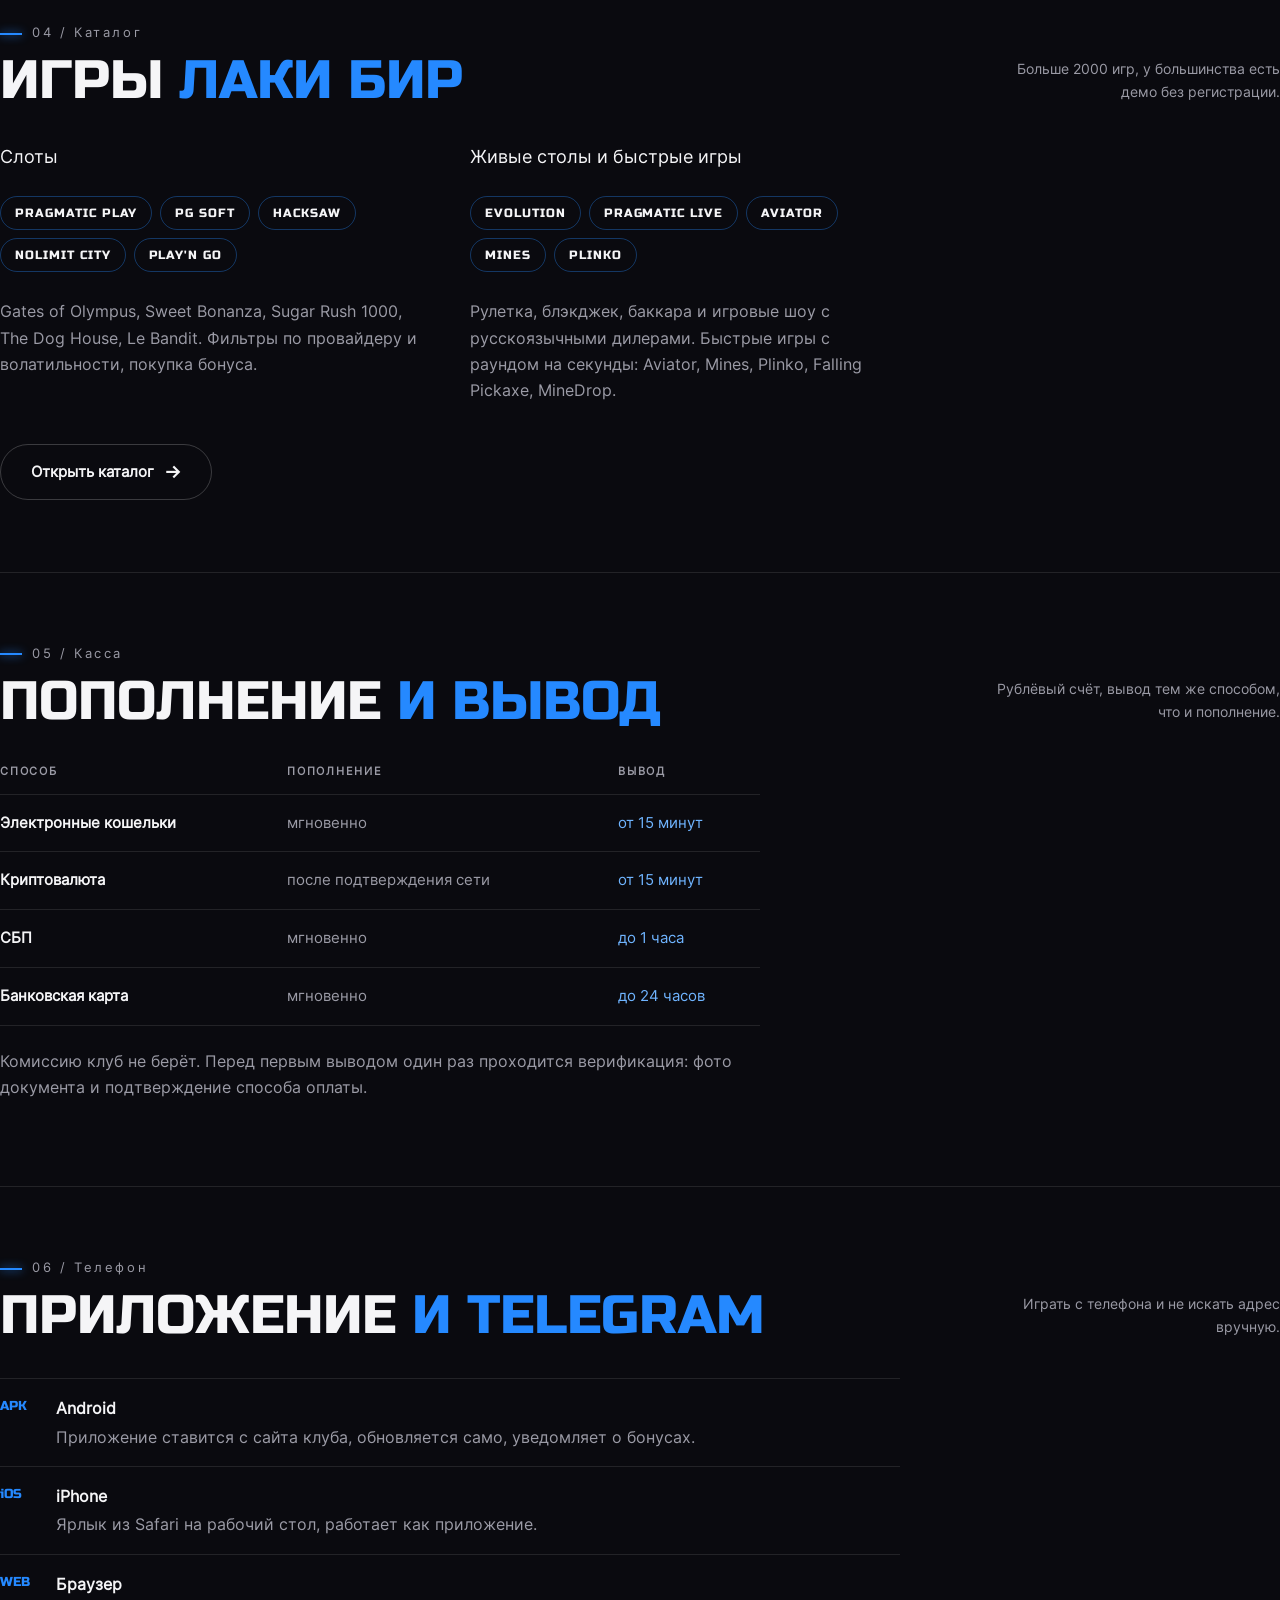
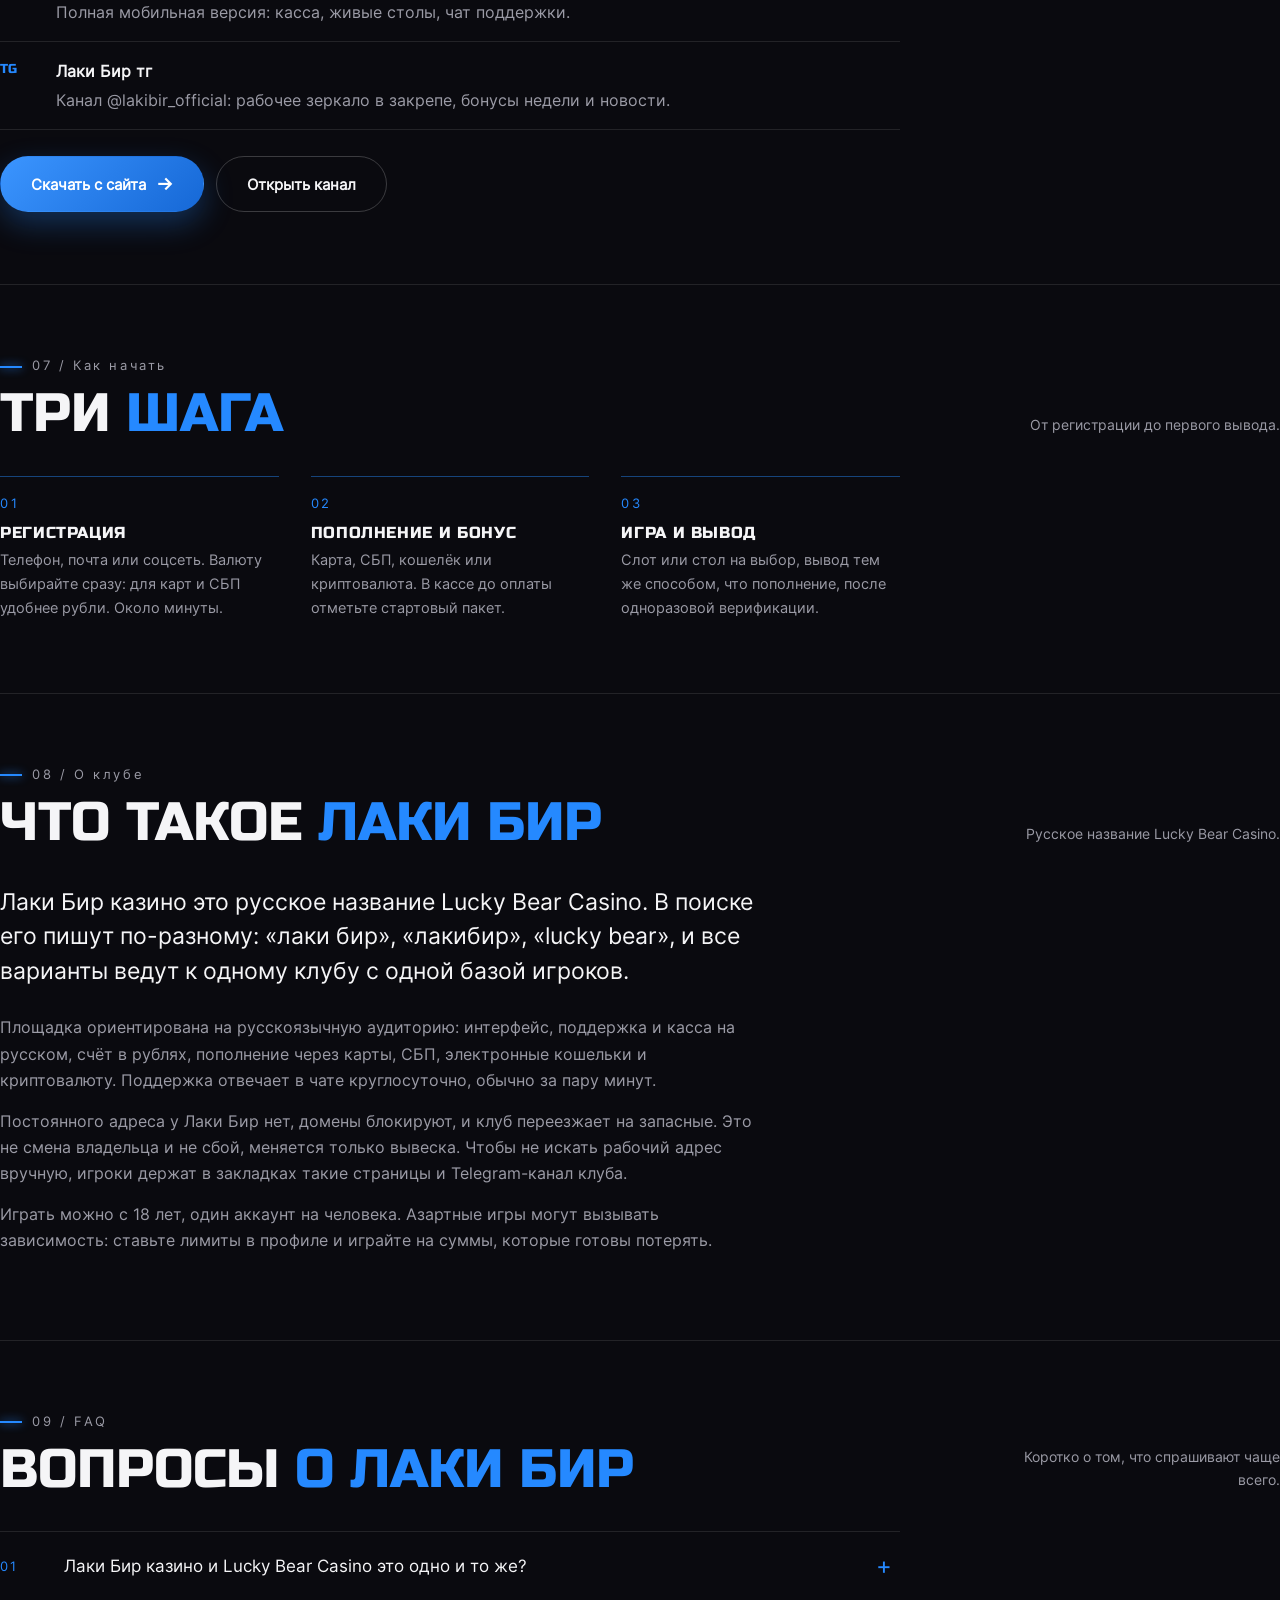
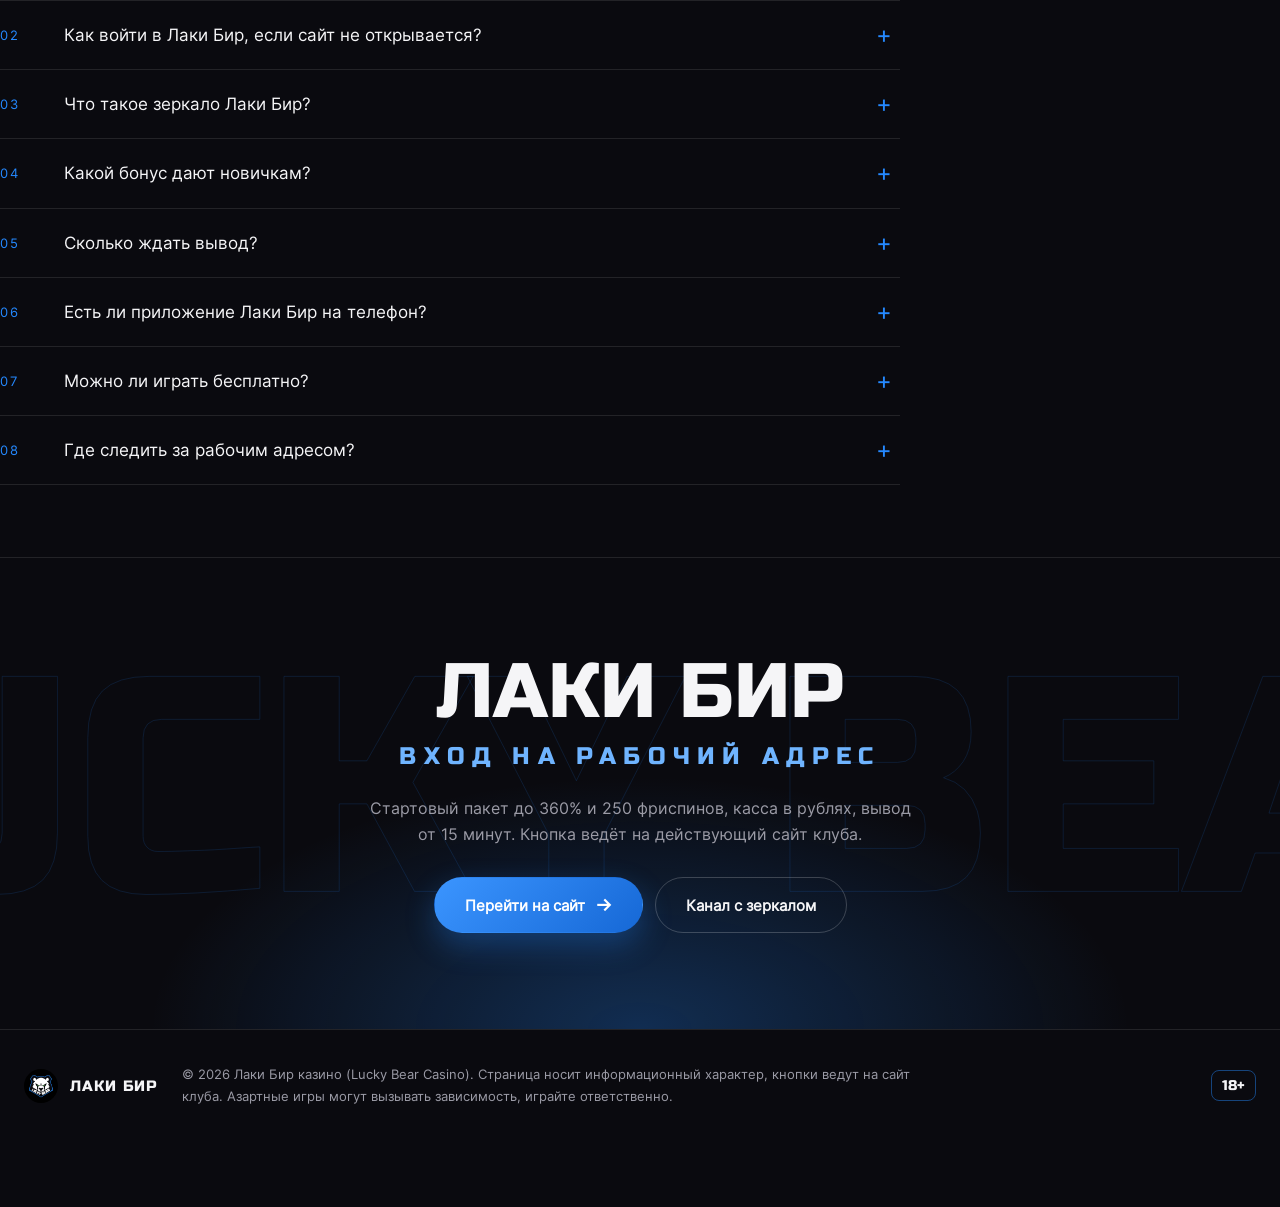
==== commit e528b7bc: "Заголовки разделов сверху, герб в высоком разрешении Co-Authored-By: Claude Fable 5.1 <noreply@anthr" ====
--- a/index.html
+++ b/index.html
@@ -14,7 +14,7 @@
 <meta property="og:type" content="website"><meta property="og:locale" content="ru_RU"><meta property="og:site_name" content="Лаки Бир казино">
 <meta property="og:title" content="Лаки Бир казино — официальный сайт Lucky Bear Casino: вход, зеркало на сегодня, бонус 360%"><meta property="og:description" content="Лаки Бир казино (Lucky Bear Casino): вход на официальный сайт, рабочее зеркало на сегодня, бонус до 360% и 250 фриспинов, приложение на телефон, 2000+ игр, выплаты в рублях от 15 минут. 18+."><meta property="og:url" content="https://lakibir.vercel.app/"><meta property="og:image" content="https://lakibir.vercel.app/assets/avatar.png">
 <link rel="preconnect" href="https://fonts.googleapis.com"><link rel="preconnect" href="https://fonts.gstatic.com" crossorigin><link rel="stylesheet" href="https://fonts.googleapis.com/css2?family=Russo+One&display=swap">
-<link rel="stylesheet" href="/css/style.css?v=5">
+<link rel="stylesheet" href="/css/style.css?v=6">
 <script type="application/ld+json">
 {
  "@context": "https://schema.org",
--- a/css/style.css
+++ b/css/style.css
@@ -50,13 +50,13 @@
 .facts span+span::before{content:"";width:4px;height:4px;border-radius:50%;background:var(--mut);margin:0 16px;opacity:.6}
 .facts b{color:var(--text);font-weight:600;margin-right:6px}
 /* редакционные разделы */
-.ed{display:grid;grid-template-columns:4fr 8fr;gap:40px;padding:72px 0;border-bottom:1px solid var(--line)}
-.ed__side{position:sticky;top:130px;align-self:start}
-.ed__side .n{display:block;font:400 13px var(--font);letter-spacing:.2em;color:var(--mut);margin-bottom:18px}
-.ed__side h2{font-size:clamp(28px,3.6vw,46px);line-height:1.05}
+.ed{display:block;padding:72px 0;border-bottom:1px solid var(--line)}
+.ed__side{display:grid;grid-template-columns:1fr auto;gap:8px 40px;align-items:end;margin-bottom:34px}
+.ed__side .n{grid-column:1/-1;display:block;font:400 13px var(--font);letter-spacing:.2em;color:var(--mut);margin-bottom:6px}
+.ed__side h2{font-size:clamp(30px,4.2vw,56px);line-height:1.02}
 .ed__side h2 em{font-style:normal;color:var(--mut)}
-.ed__side p{margin-top:18px;font-size:14px;max-width:320px}
-.ed__body p{font-size:16px;max-width:720px}
+.ed__side p{margin:0 0 6px;font-size:14px;max-width:300px;text-align:right}
+.ed__body{max-width:900px}.ed__body p{font-size:16px;max-width:760px}
 .ed__body p.big{font-size:clamp(19px,1.8vw,24px);line-height:1.5;color:var(--text);margin-bottom:26px}
 .ed__body ul{list-style:none;padding:0;margin:0 0 22px}
 .ed__body li{padding:16px 0;border-top:1px solid var(--line);color:var(--mut);display:grid;grid-template-columns:40px 1fr;gap:16px}
@@ -148,7 +148,7 @@
 .final h2 span{color:var(--sky)}
 .age{border-color:rgba(37,137,255,.45)}
 .ed__body{min-width:0}
-@media(max-width:1000px){.ed{grid-template-columns:1fr;gap:26px;padding:56px 0}.ed__side{position:static}.hero__grid{grid-template-columns:1fr}.hero__art{min-height:380px}.hero__art img{right:-10%;bottom:-40px;width:min(520px,110%)}.hero__ghost{display:none}}
+@media(max-width:1000px){.ed{padding:56px 0}.ed__side{grid-template-columns:1fr;margin-bottom:24px}.ed__side p{text-align:left;max-width:none}.hero__grid{grid-template-columns:1fr}.hero__art{min-height:380px}.hero__art img{right:-10%;bottom:-40px;width:min(520px,110%)}.hero__ghost{display:none}}
 @media(max-width:800px){
   .top .wrap{height:64px}.top nav,.top .acts .btn-o{display:none}
   .live .tg{display:none}
@@ -163,7 +163,6 @@
   footer .wrap{grid-template-columns:1fr;text-align:center;justify-items:center}
   .sticky{display:flex}
 
-  .ed{grid-template-columns:minmax(0,1fr)}
   .live span{display:none}.live a::before{content:"Рабочий адрес: ";color:var(--mut);font-weight:400}
   .addr{flex-wrap:wrap;border-radius:18px;padding:12px 14px}.addr .u{flex:1 1 100%}.addr .btn{margin-left:auto}
 }
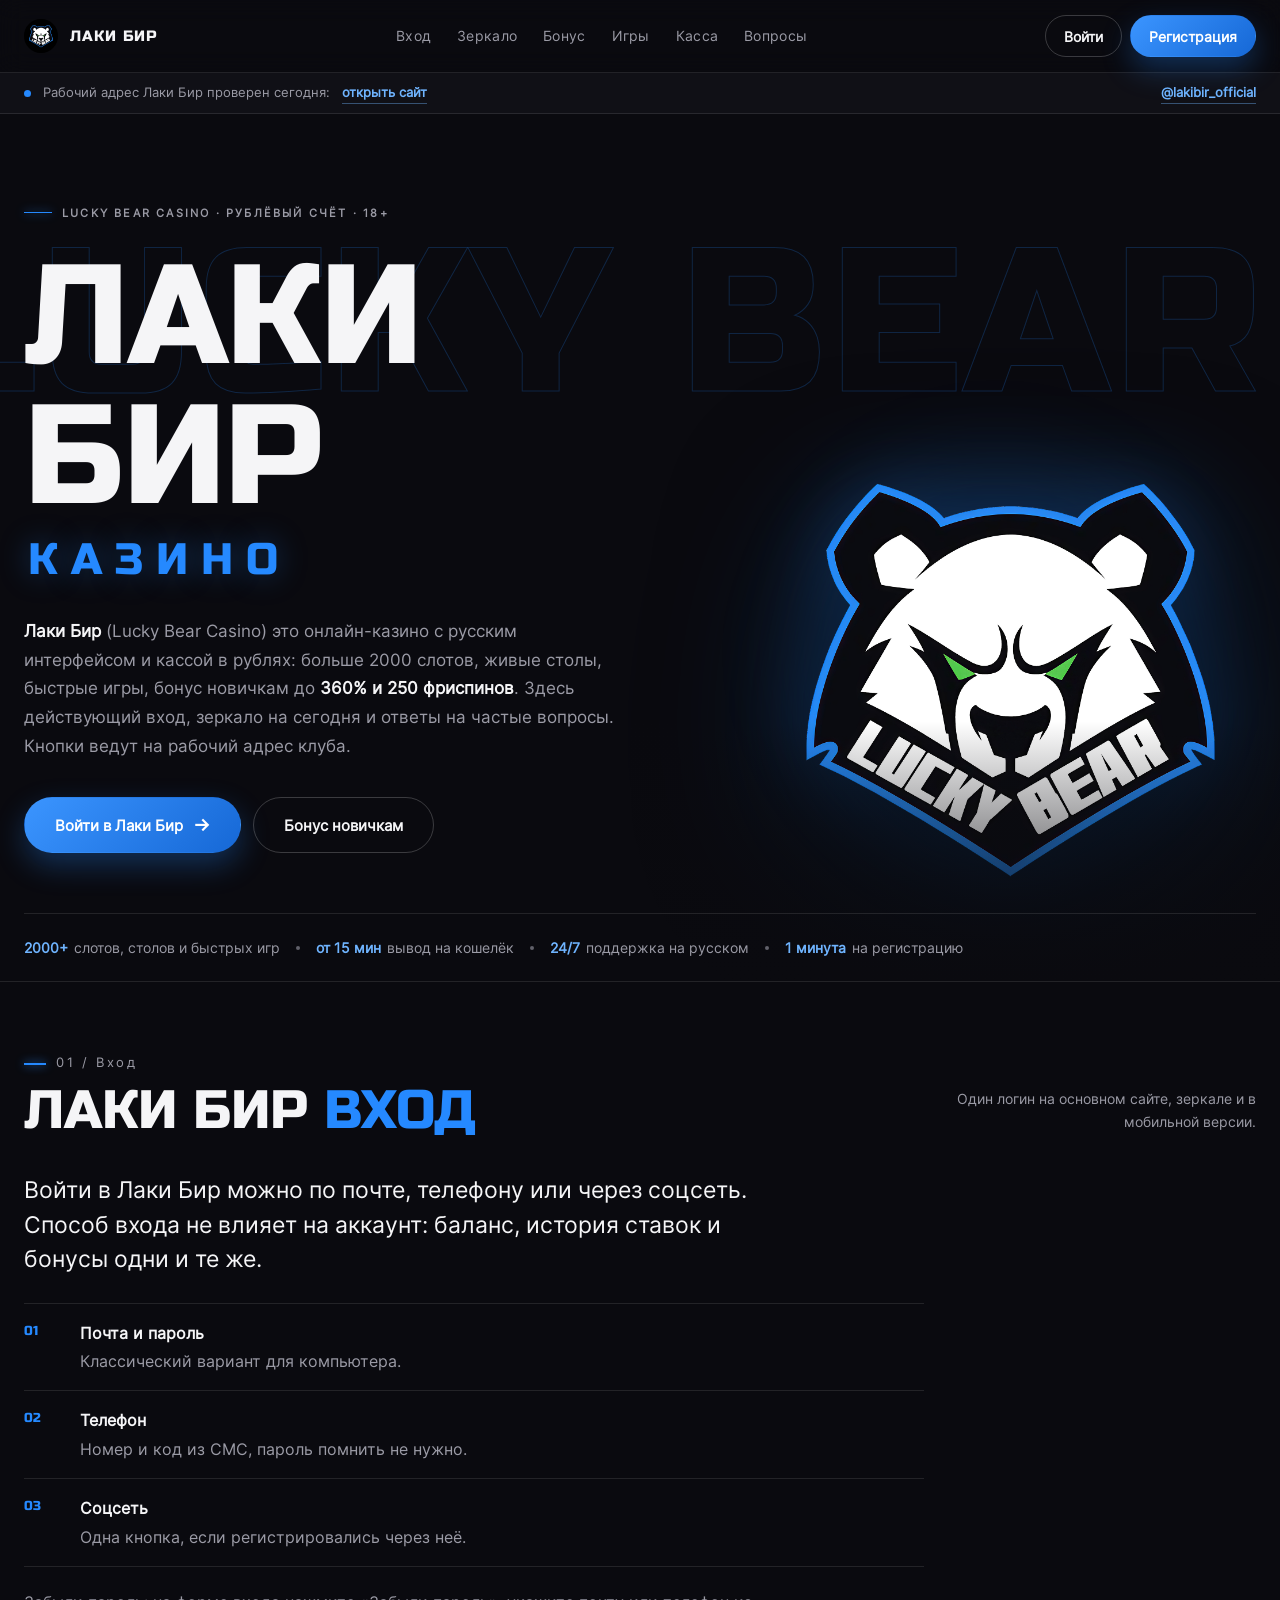
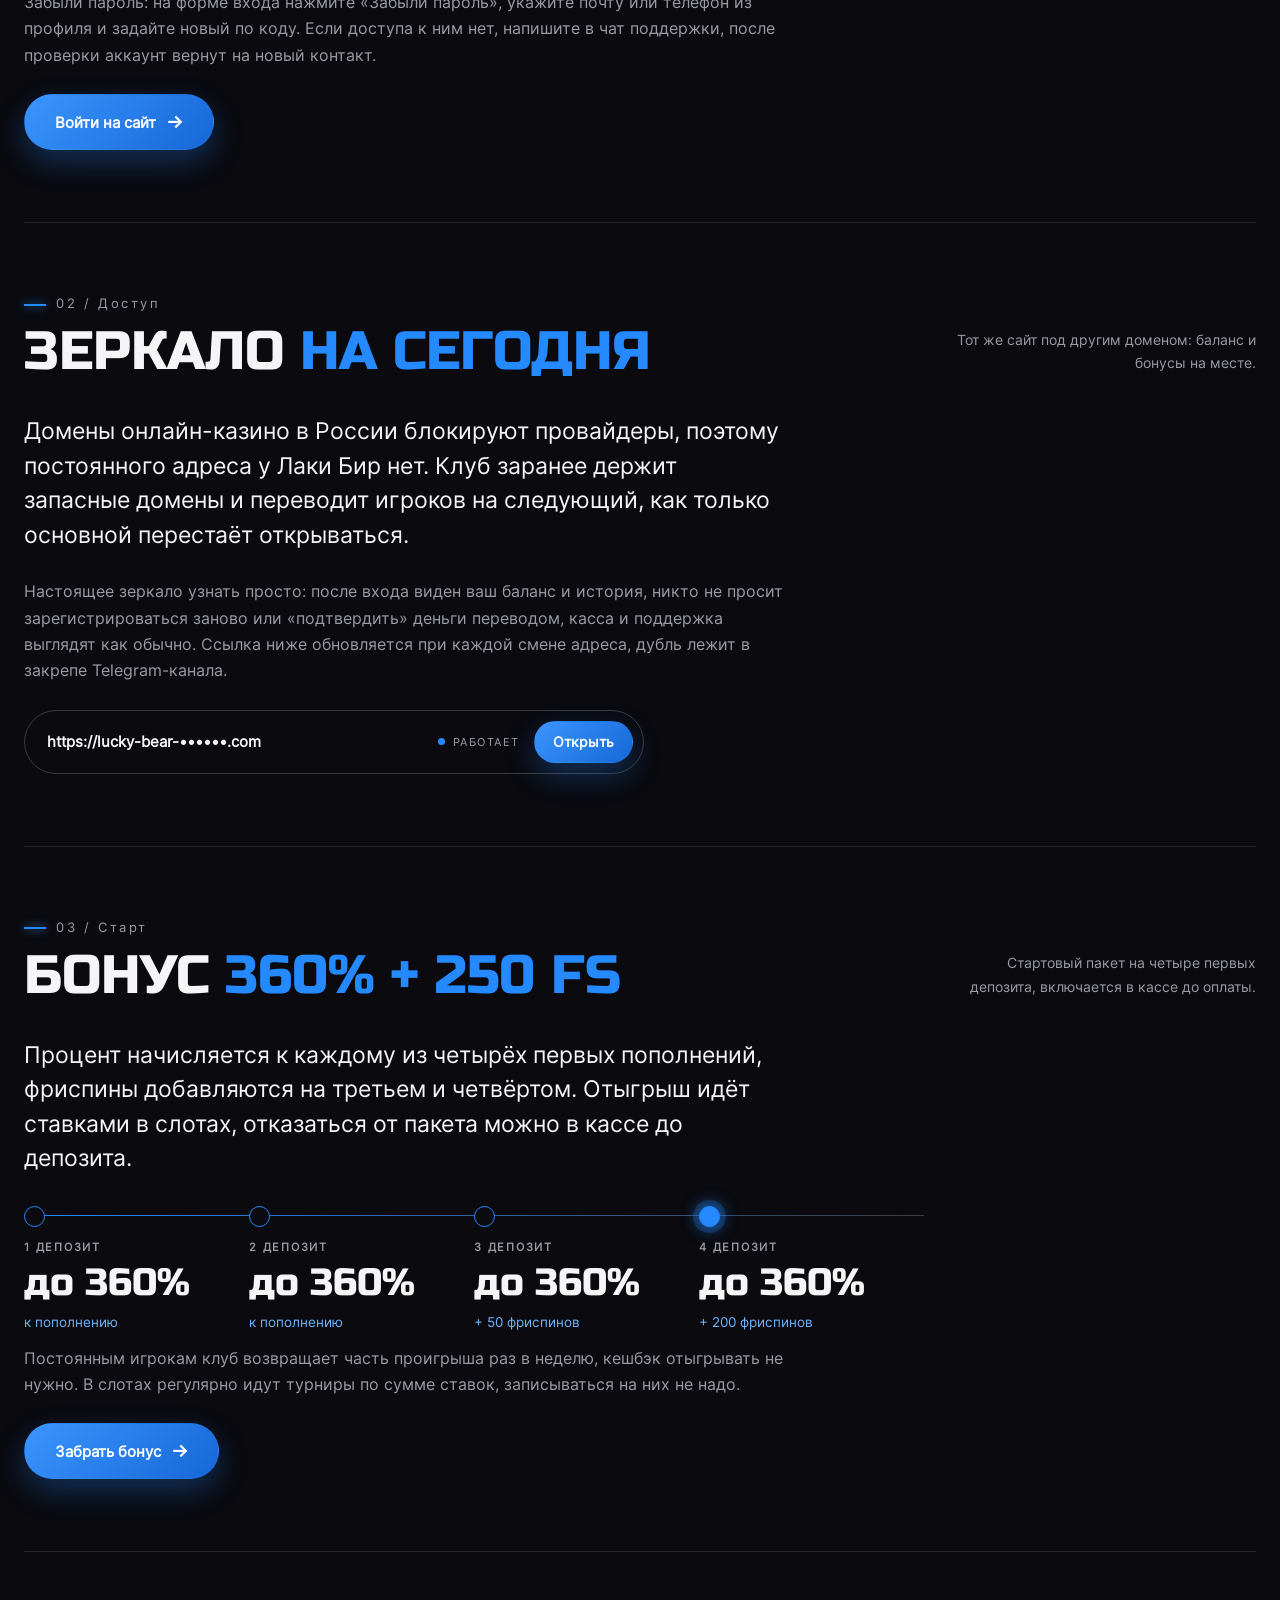
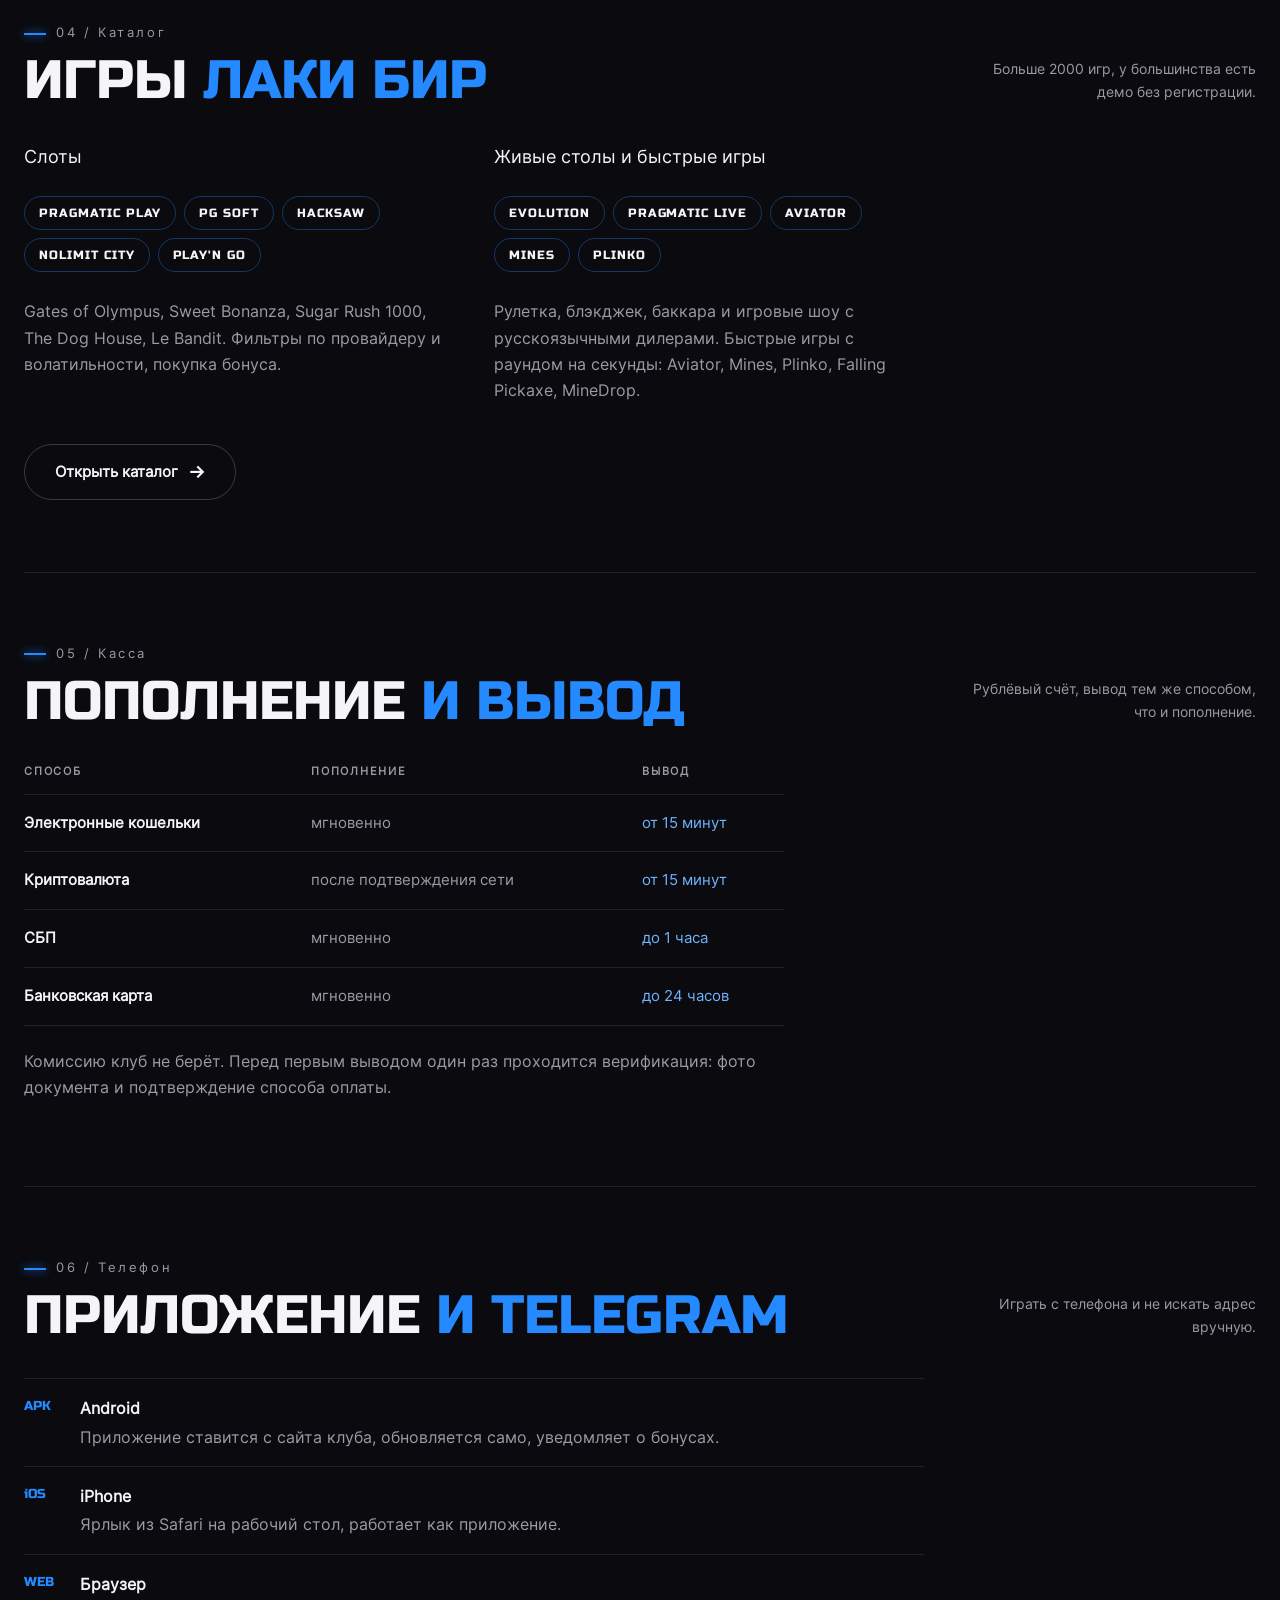
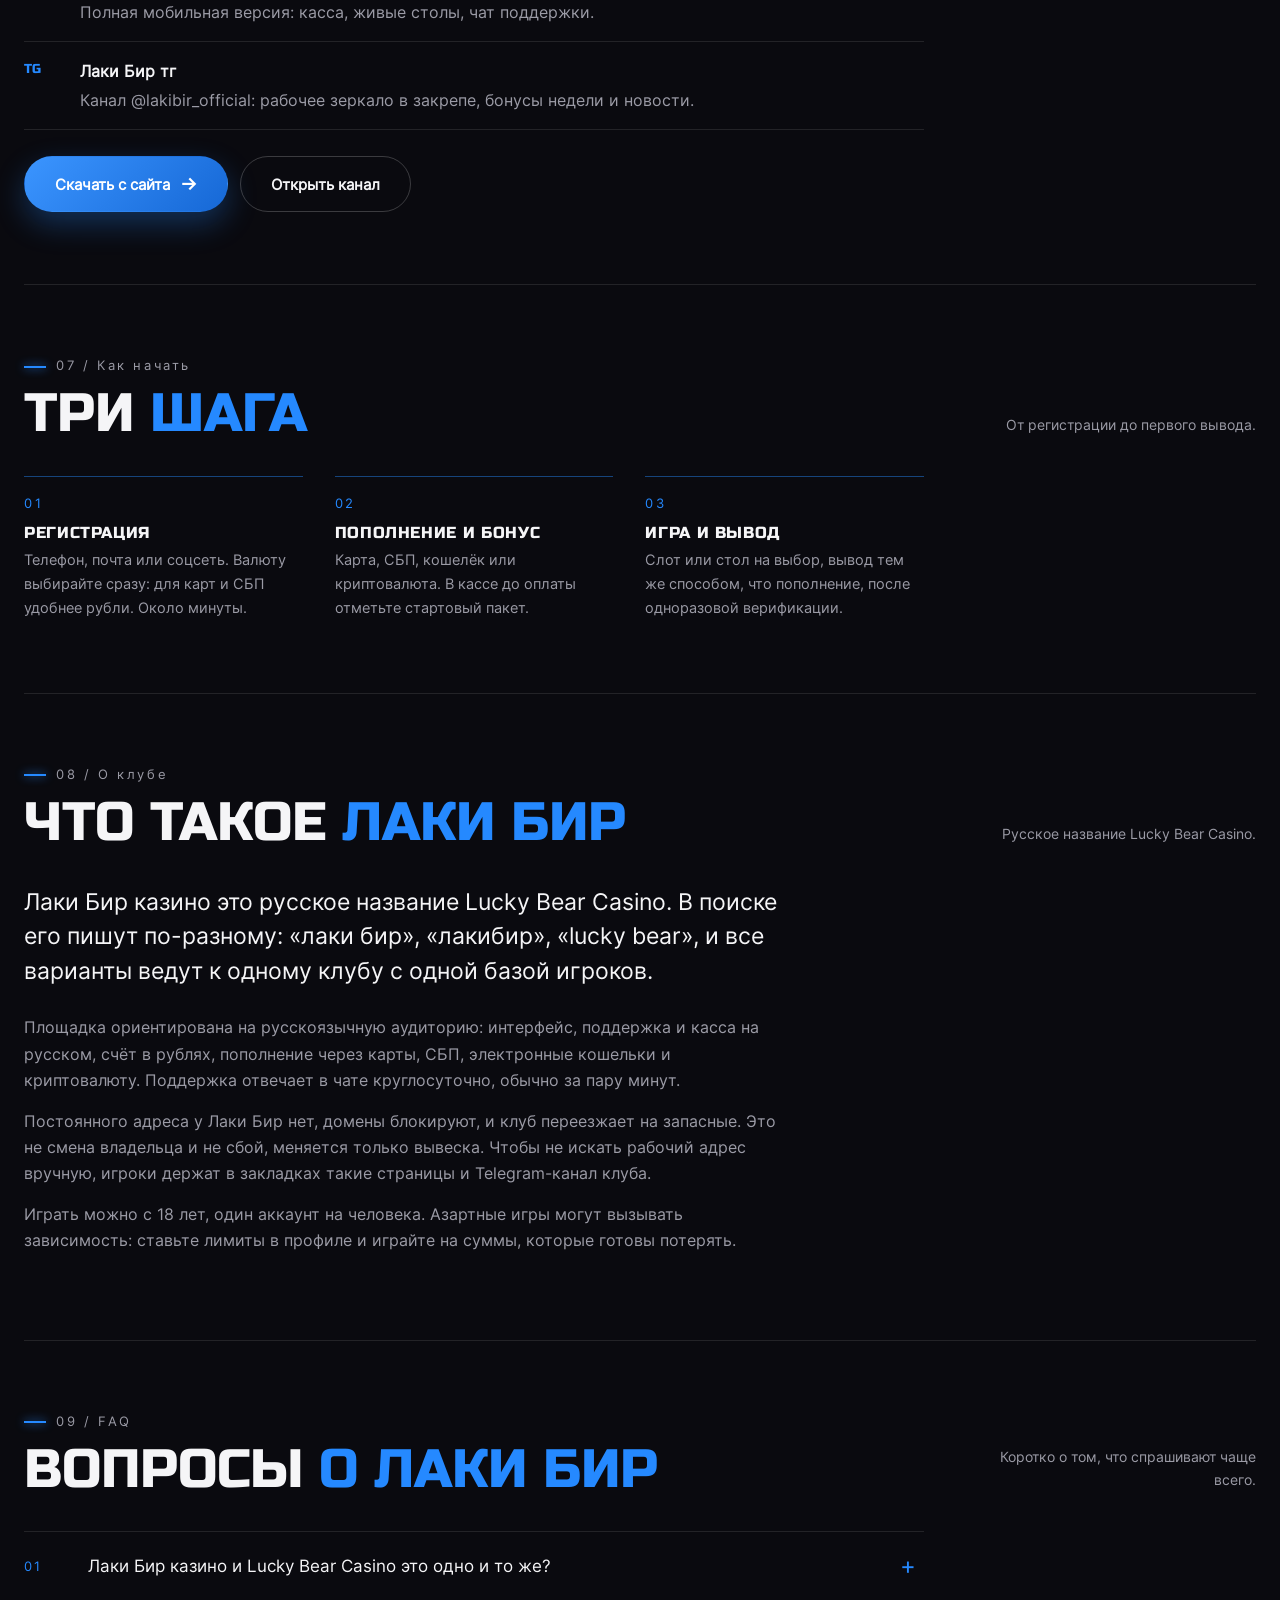
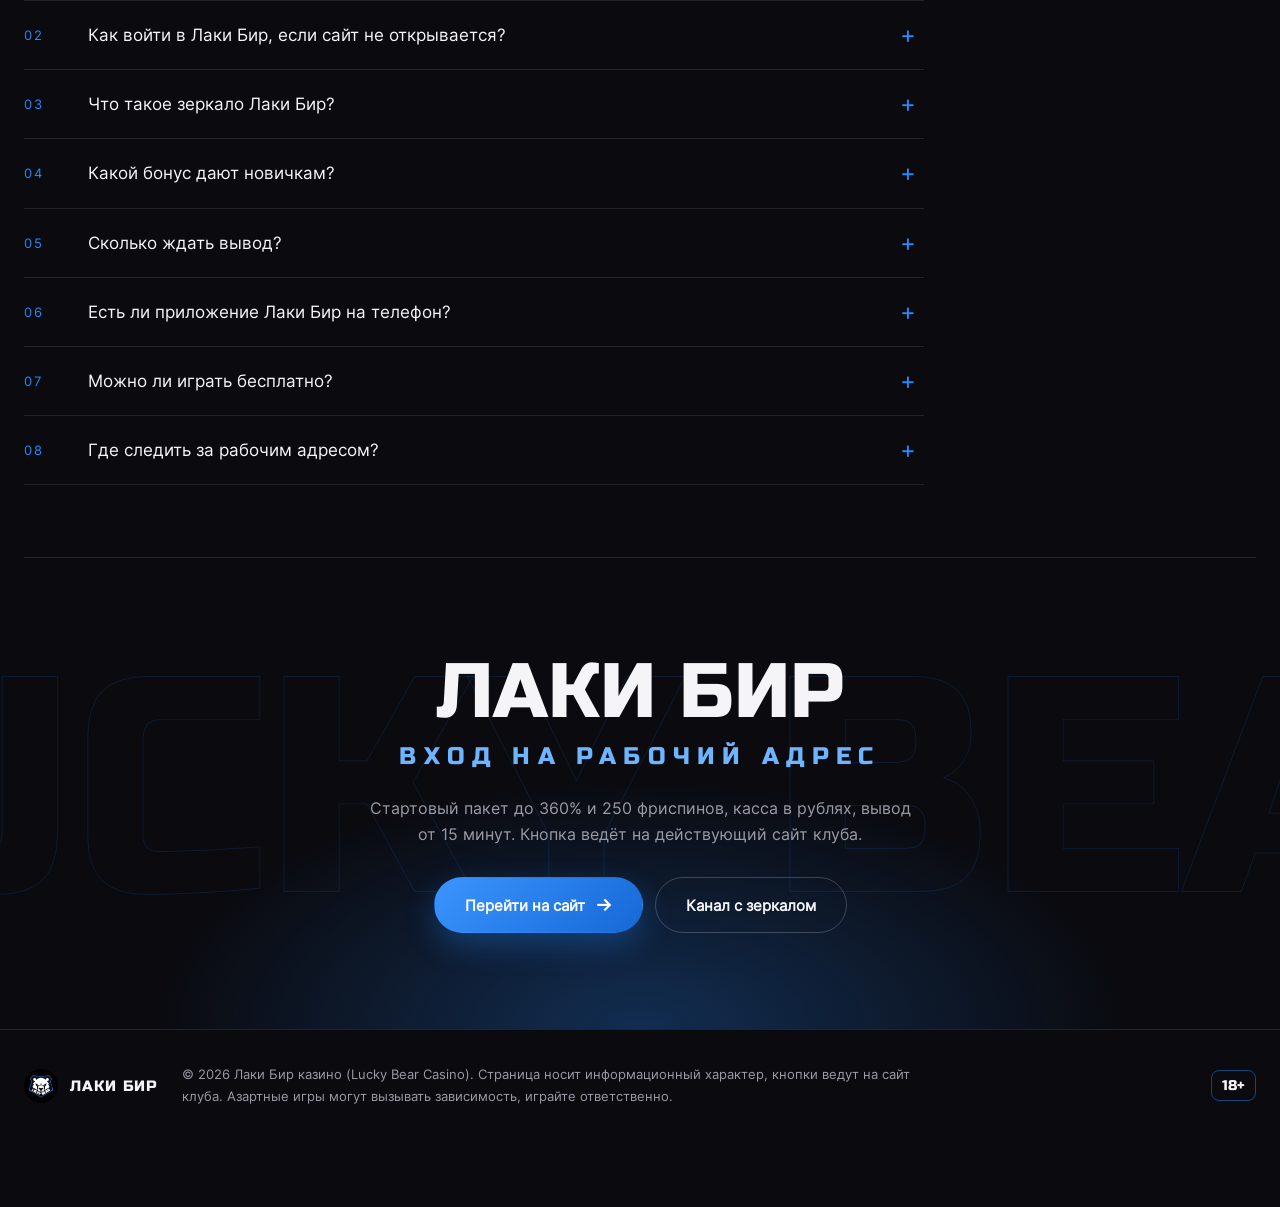
==== commit c58c8629: "Секции в контейнер Co-Authored-By: Claude Fable 5.1 <noreply@anthropic.com>" ====
--- a/index.html
+++ b/index.html
@@ -14,7 +14,7 @@
 <meta property="og:type" content="website"><meta property="og:locale" content="ru_RU"><meta property="og:site_name" content="Лаки Бир казино">
 <meta property="og:title" content="Лаки Бир казино — официальный сайт Lucky Bear Casino: вход, зеркало на сегодня, бонус 360%"><meta property="og:description" content="Лаки Бир казино (Lucky Bear Casino): вход на официальный сайт, рабочее зеркало на сегодня, бонус до 360% и 250 фриспинов, приложение на телефон, 2000+ игр, выплаты в рублях от 15 минут. 18+."><meta property="og:url" content="https://lakibir.vercel.app/"><meta property="og:image" content="https://lakibir.vercel.app/assets/avatar.png">
 <link rel="preconnect" href="https://fonts.googleapis.com"><link rel="preconnect" href="https://fonts.gstatic.com" crossorigin><link rel="stylesheet" href="https://fonts.googleapis.com/css2?family=Russo+One&display=swap">
-<link rel="stylesheet" href="/css/style.css?v=6">
+<link rel="stylesheet" href="/css/style.css?v=7">
 <script type="application/ld+json">
 {
  "@context": "https://schema.org",
--- a/css/style.css
+++ b/css/style.css
@@ -50,7 +50,7 @@
 .facts span+span::before{content:"";width:4px;height:4px;border-radius:50%;background:var(--mut);margin:0 16px;opacity:.6}
 .facts b{color:var(--text);font-weight:600;margin-right:6px}
 /* редакционные разделы */
-.ed{display:block;padding:72px 0;border-bottom:1px solid var(--line)}
+.ed{display:block;width:min(1240px,calc(100% - 48px));margin:0 auto;padding:72px 0;border-bottom:1px solid var(--line)}
 .ed__side{display:grid;grid-template-columns:1fr auto;gap:8px 40px;align-items:end;margin-bottom:34px}
 .ed__side .n{grid-column:1/-1;display:block;font:400 13px var(--font);letter-spacing:.2em;color:var(--mut);margin-bottom:6px}
 .ed__side h2{font-size:clamp(30px,4.2vw,56px);line-height:1.02}
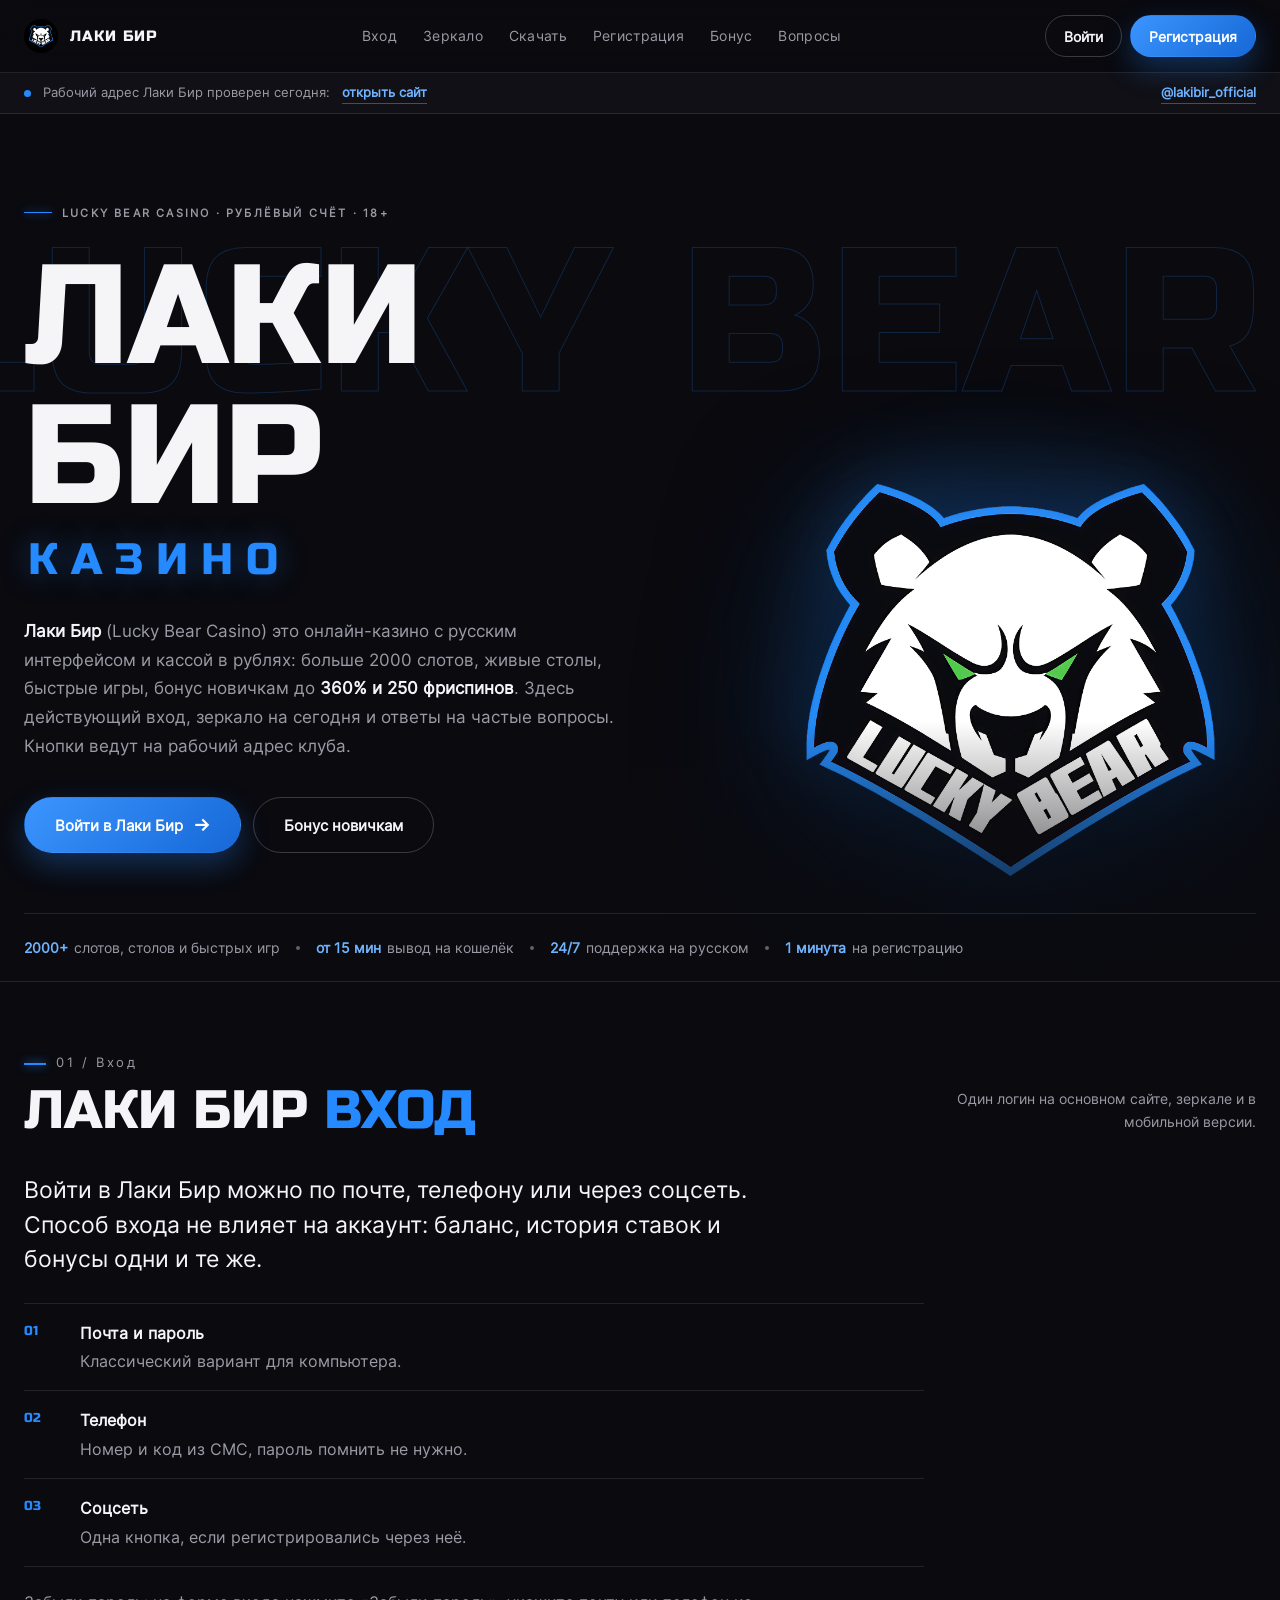
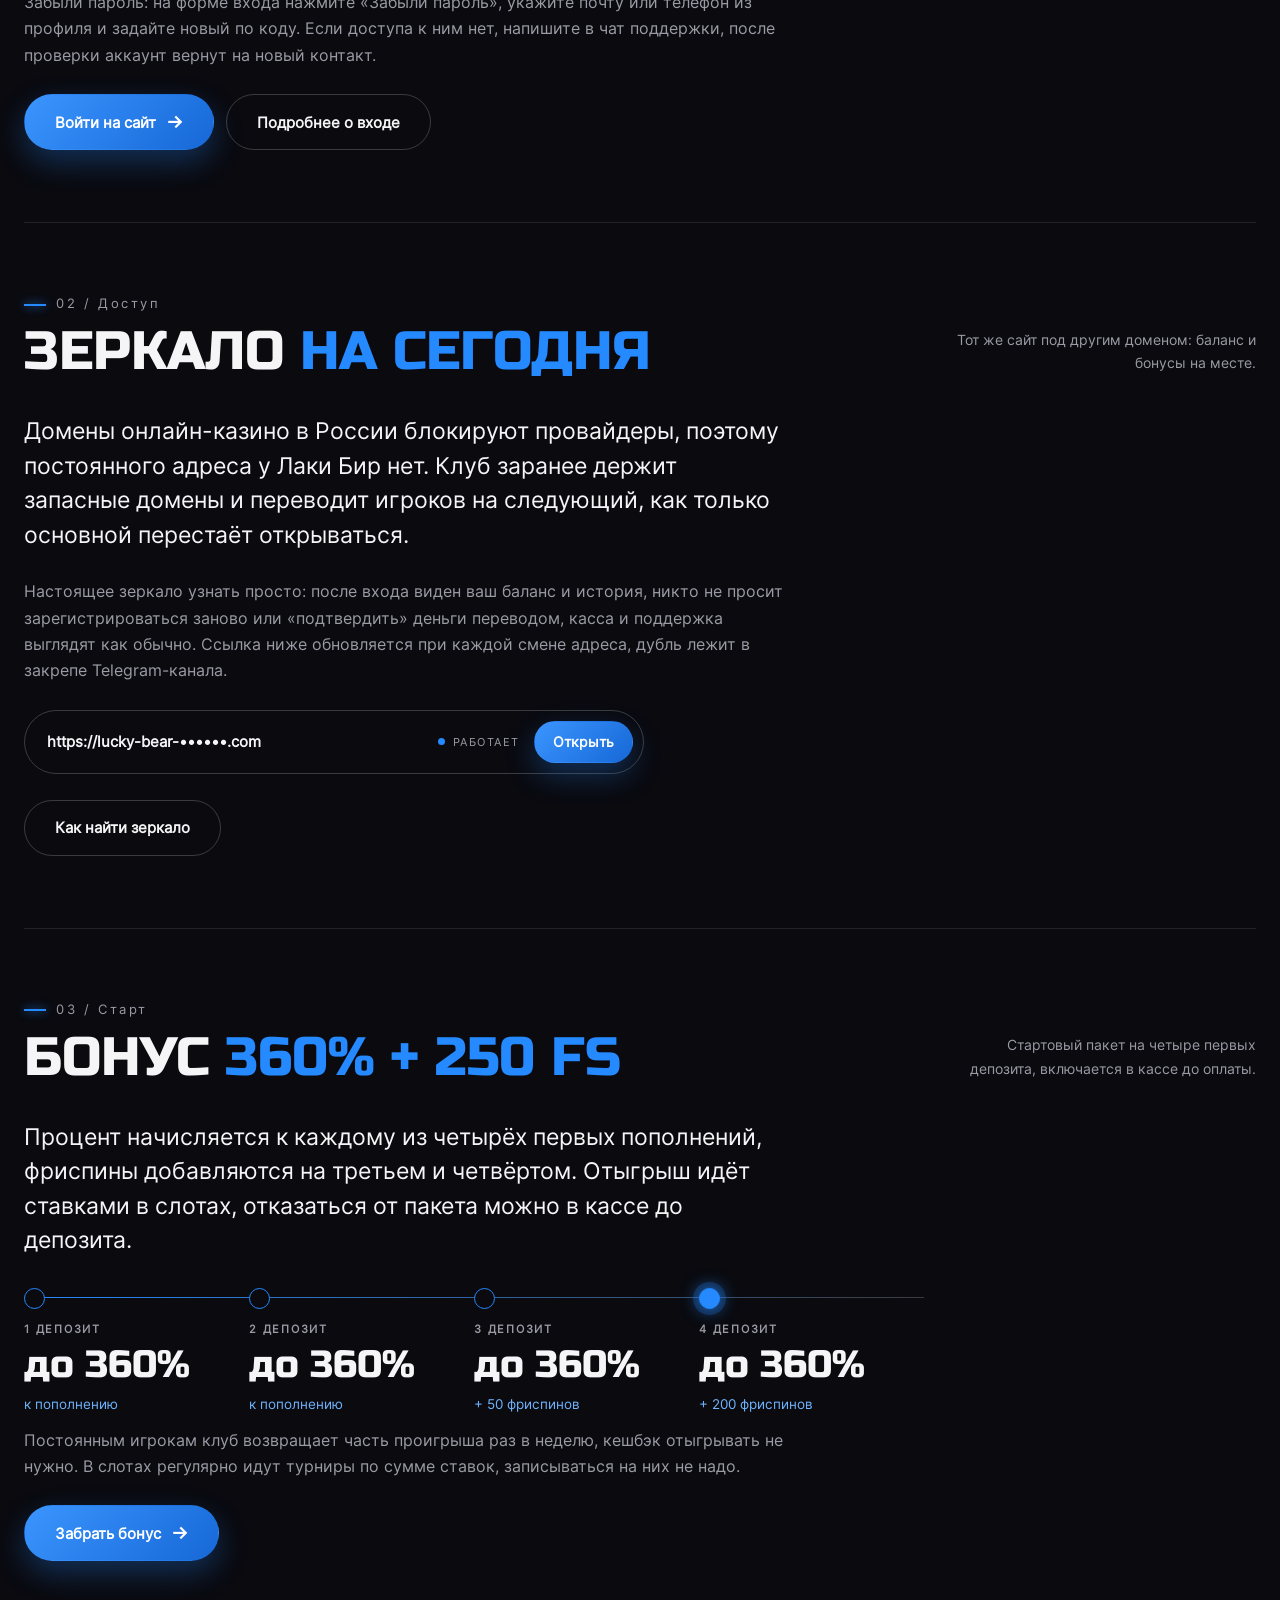
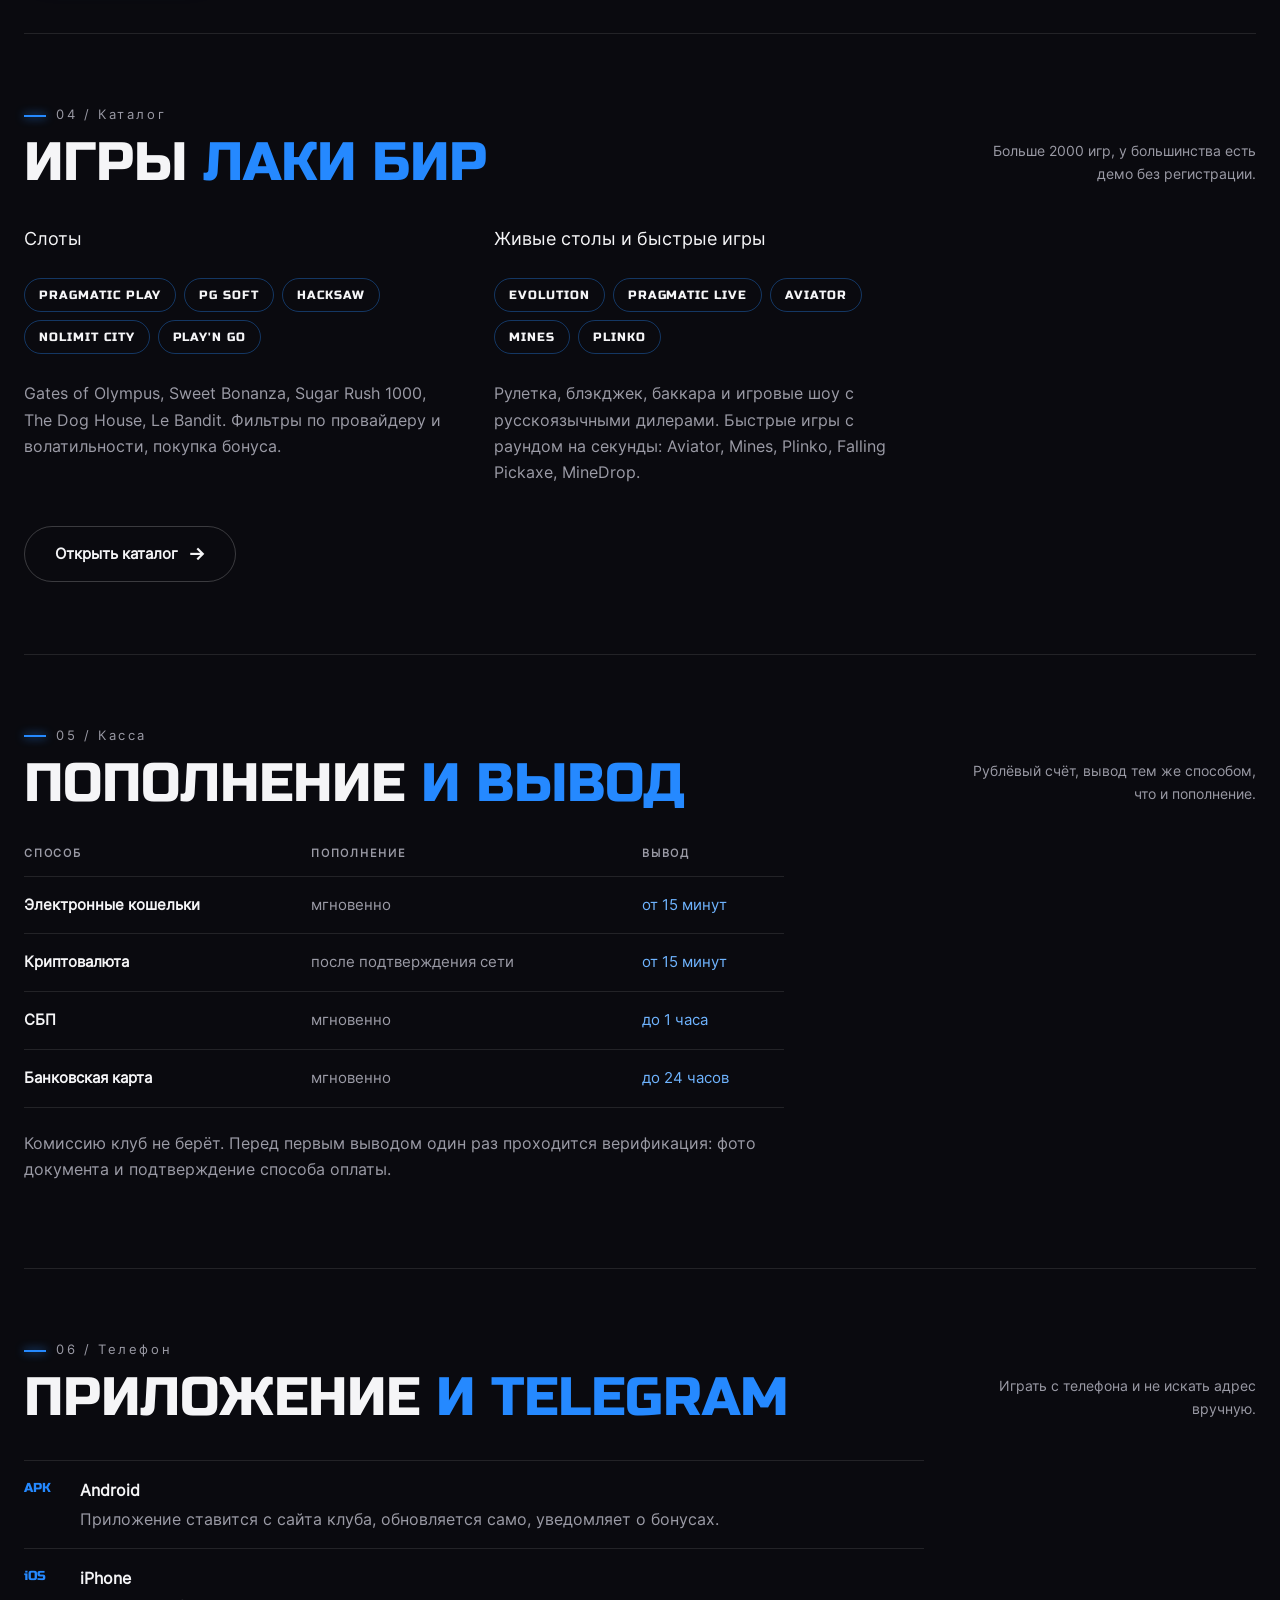
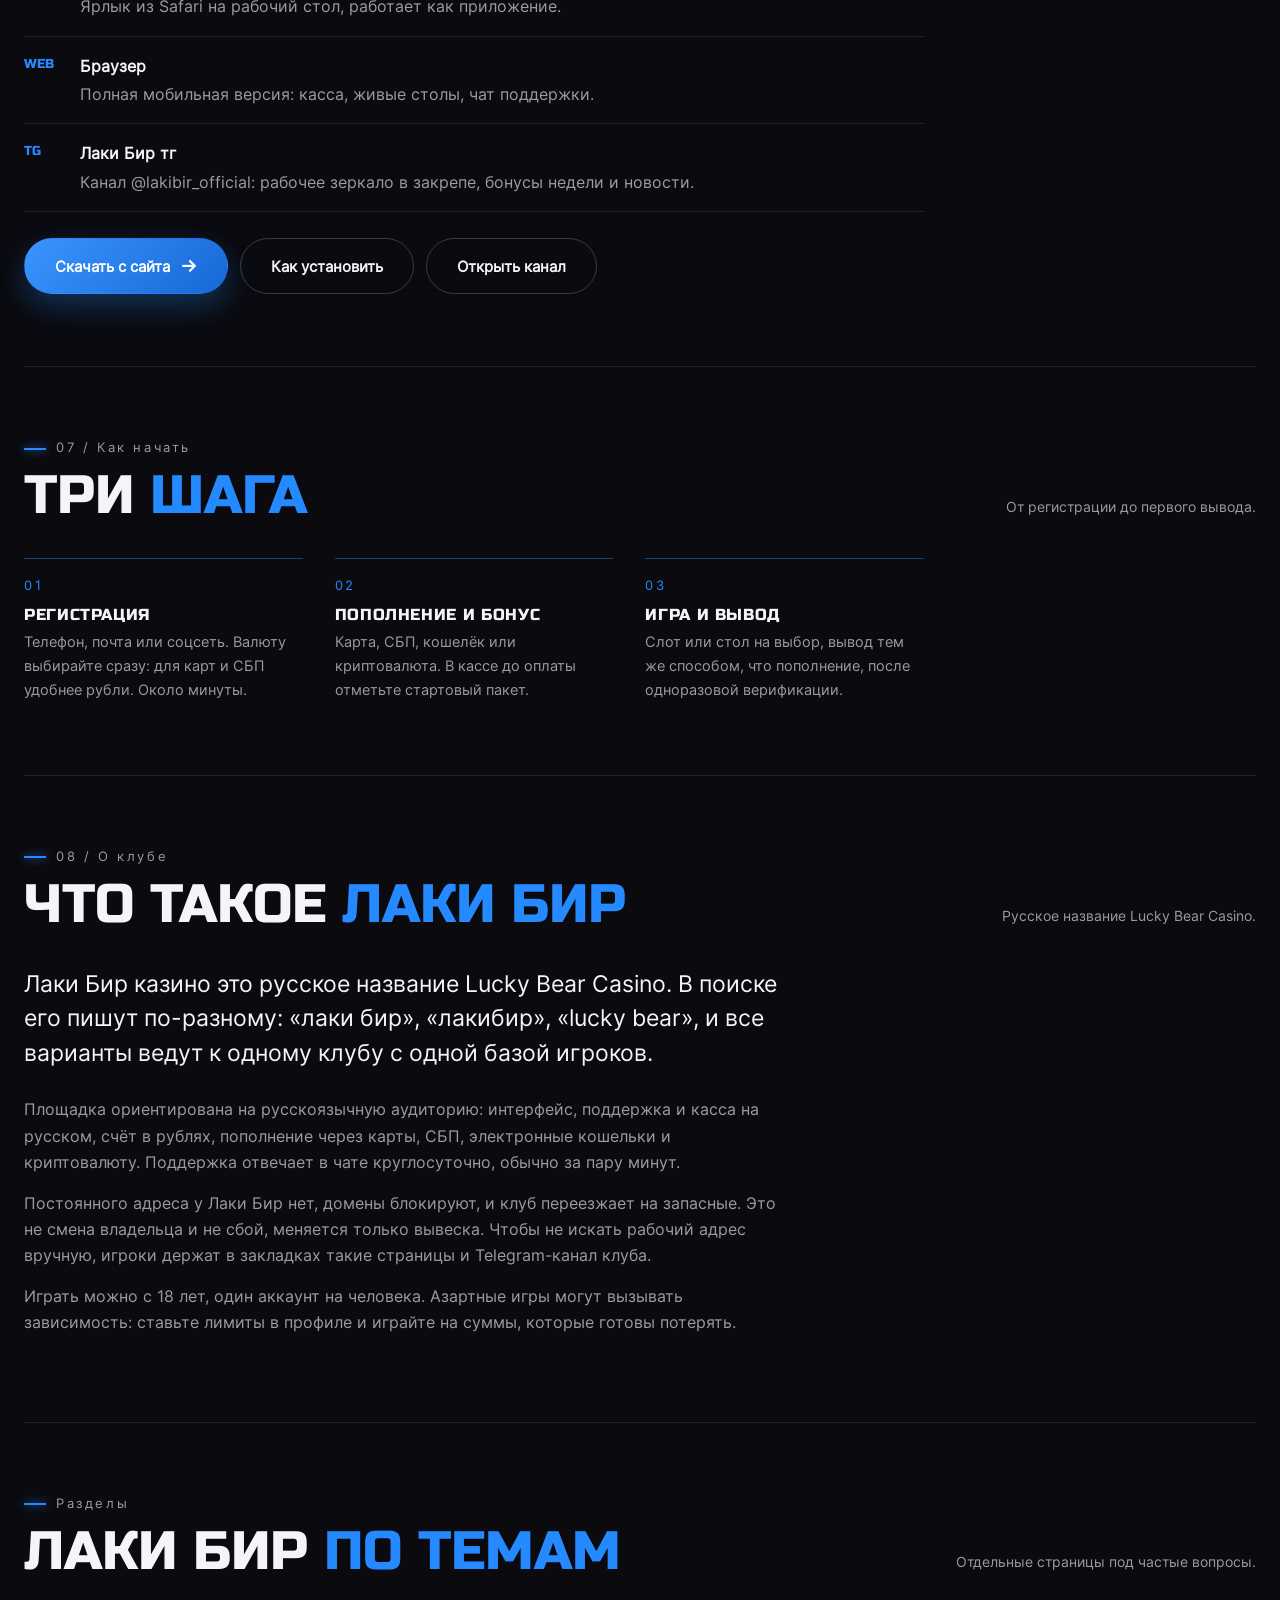
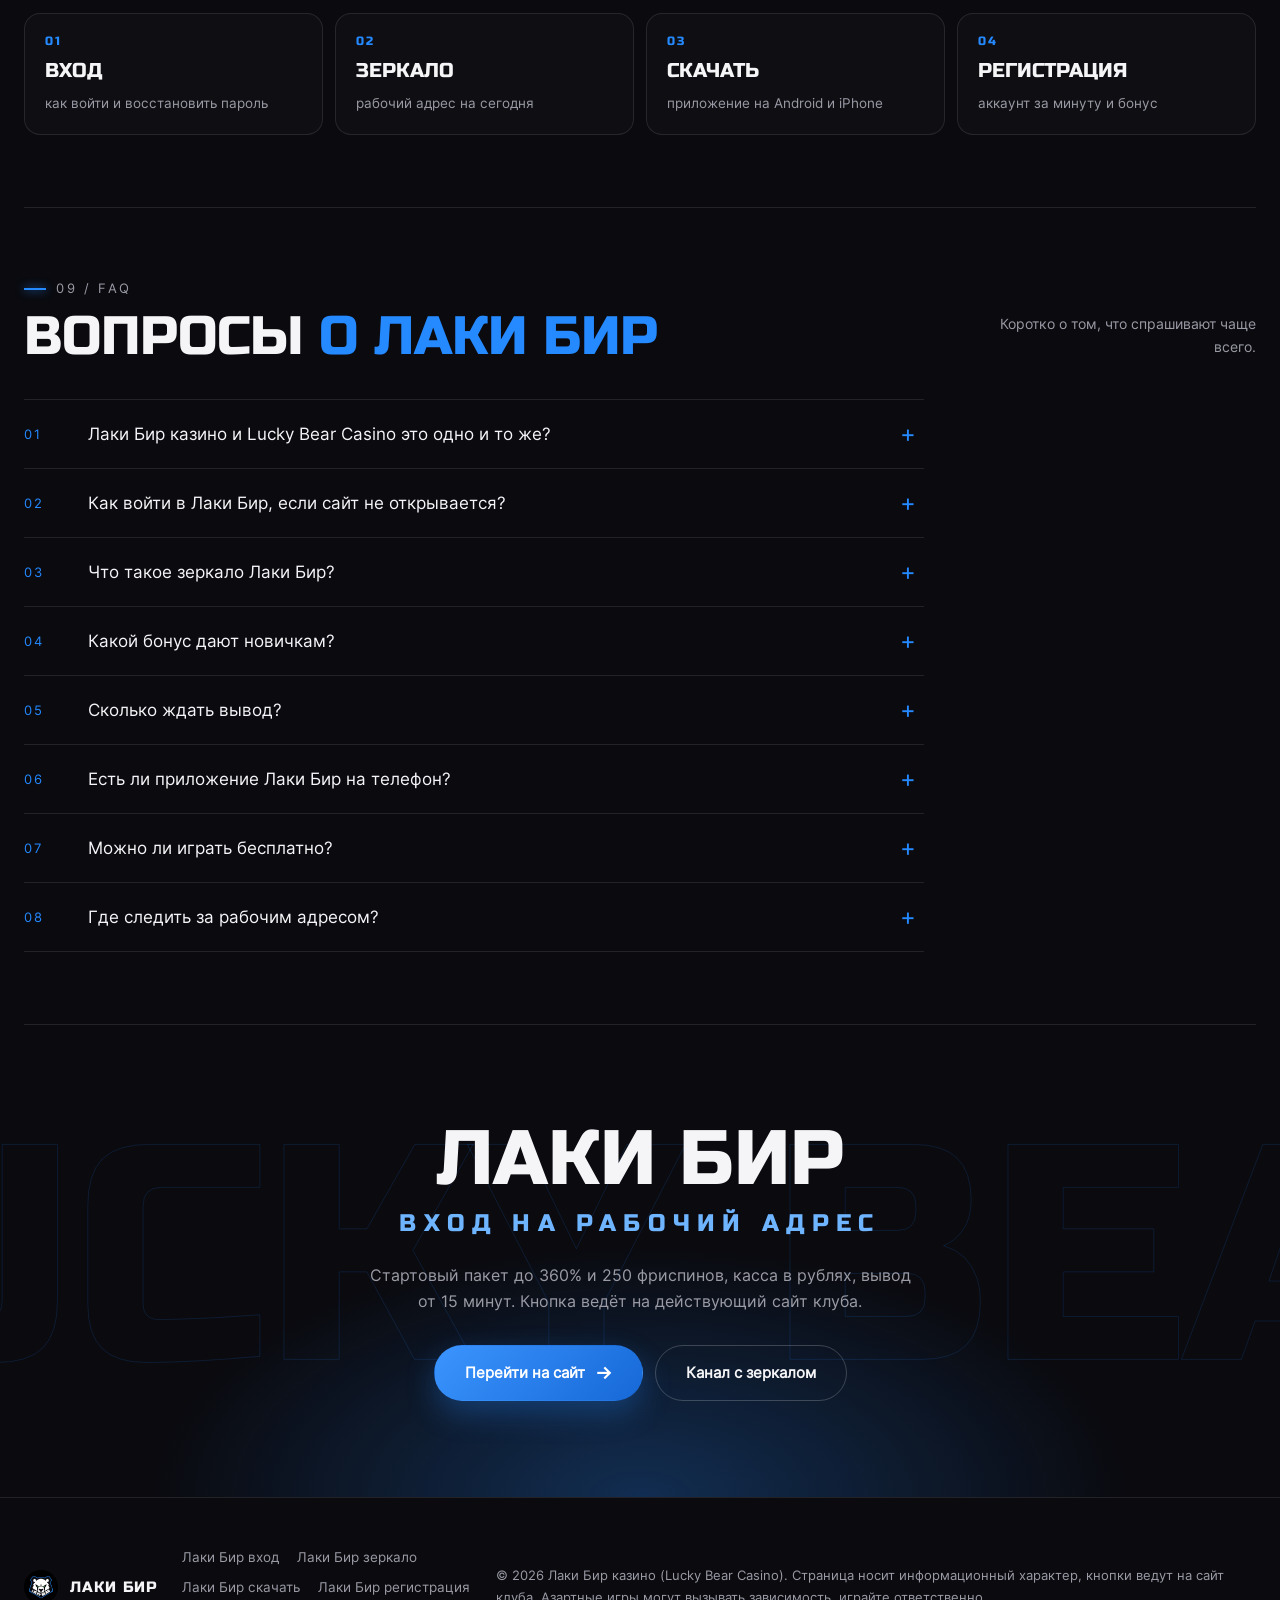
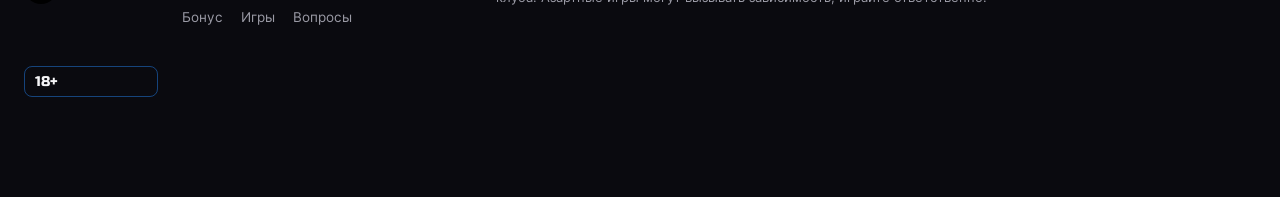
==== commit ac652f77: "Подстраницы: вход, зеркало, скачать, регистрация; блок разделов и ссылки в меню Co-Authored-By: Clau" ====
--- a/index.html
+++ b/index.html
@@ -11,10 +11,13 @@
 <link rel="icon" href="/assets/favicon.png" type="image/png">
 <link rel="apple-touch-icon" href="/assets/icon-180.png">
 <meta name="theme-color" content="#0a0a0f">
+<meta name="yandex-verification" content="e7802d695cfd971b">
+<meta name="yandex-verification" content="50a42603a0f80965">
 <meta property="og:type" content="website"><meta property="og:locale" content="ru_RU"><meta property="og:site_name" content="Лаки Бир казино">
 <meta property="og:title" content="Лаки Бир казино — официальный сайт Lucky Bear Casino: вход, зеркало на сегодня, бонус 360%"><meta property="og:description" content="Лаки Бир казино (Lucky Bear Casino): вход на официальный сайт, рабочее зеркало на сегодня, бонус до 360% и 250 фриспинов, приложение на телефон, 2000+ игр, выплаты в рублях от 15 минут. 18+."><meta property="og:url" content="https://lakibir.vercel.app/"><meta property="og:image" content="https://lakibir.vercel.app/assets/avatar.png">
 <link rel="preconnect" href="https://fonts.googleapis.com"><link rel="preconnect" href="https://fonts.gstatic.com" crossorigin><link rel="stylesheet" href="https://fonts.googleapis.com/css2?family=Russo+One&display=swap">
-<link rel="stylesheet" href="/css/style.css?v=7">
+<link rel="stylesheet" href="/css/style.css?v=8">
+<!-- Yandex.Metrika counter --><script type="text/javascript">(function(m,e,t,r,i,k,a){m[i]=m[i]||function(){(m[i].a=m[i].a||[]).push(arguments)};m[i].l=1*new Date();for(var j=0;j<document.scripts.length;j++){if(document.scripts[j].src===r){return;}}k=e.createElement(t),a=e.getElementsByTagName(t)[0],k.async=1,k.src=r,a.parentNode.insertBefore(k,a)})(window,document,"script","https://mc.yandex.ru/metrika/tag.js?id=113808006","ym");ym(113808006,"init",{ssr:true,webvisor:false,clickmap:true,ecommerce:"dataLayer",accurateTrackBounce:true,trackLinks:true});</script><noscript><div><img src="https://mc.yandex.ru/watch/113808006" style="position:absolute;left:-9999px;" alt=""></div></noscript><!-- /Yandex.Metrika counter -->
 <script type="application/ld+json">
 {
  "@context": "https://schema.org",
@@ -119,7 +122,7 @@
 </script>
 </head>
 <body>
-<header class="top"><div class="wrap"><a class="brand" href="/" title="Лаки Бир казино"><img src="/assets/avatar.png" alt="Лаки Бир" width="34" height="34">Лаки Бир</a><nav><a href="#vhod">Вход</a><a href="#zerkalo">Зеркало</a><a href="#bonus">Бонус</a><a href="#igry">Игры</a><a href="#kassa">Касса</a><a href="#faq">Вопросы</a></nav><div class="acts"><a class="btn btn-o btn-s" href="https://happywin555.xyz/2KnpK6" target="_blank" rel="sponsored noopener" title="Вход в Лаки Бир">Войти</a><a class="btn btn-w btn-s" href="https://happywin555.xyz/2KnpK6" target="_blank" rel="sponsored noopener" title="Регистрация в Лаки Бир">Регистрация</a></div></div></header>
+<header class="top"><div class="wrap"><a class="brand" href="/" title="Лаки Бир казино"><img src="/assets/avatar.png" alt="Лаки Бир" width="34" height="34">Лаки Бир</a><nav><a href="/vhod">Вход</a><a href="/zerkalo">Зеркало</a><a href="/skachat">Скачать</a><a href="/registraciya">Регистрация</a><a href="/#bonus">Бонус</a><a href="/#faq">Вопросы</a></nav><div class="acts"><a class="btn btn-o btn-s" href="https://happywin555.xyz/2KnpK6" target="_blank" rel="sponsored noopener" title="Вход в Лаки Бир">Войти</a><a class="btn btn-w btn-s" href="https://happywin555.xyz/2KnpK6" target="_blank" rel="sponsored noopener" title="Регистрация в Лаки Бир">Регистрация</a></div></div></header>
 <div class="live"><div class="wrap"><i></i><span>Рабочий адрес Лаки Бир проверен сегодня:</span><a href="https://happywin555.xyz/2KnpK6" target="_blank" rel="sponsored noopener">открыть сайт</a><a class="tg" href="https://t.me/lakibir_official" target="_blank" rel="noopener">@lakibir_official</a></div></div>
 <main>
 <section class="hero">
@@ -134,18 +137,19 @@
   </div>
   <div class="wrap"><div class="facts"><span><b>2000+</b>слотов, столов и быстрых игр</span><span><b>от 15 мин</b>вывод на кошелёк</span><span><b>24/7</b>поддержка на русском</span><span><b>1 минута</b>на регистрацию</span></div></div>
 </section>
-<section class="ed" id="vhod"><div class="ed__side"><span class="n">01 / Вход</span><h2>Лаки Бир <em>вход</em></h2><p>Один логин на основном сайте, зеркале и в мобильной версии.</p></div><div class="ed__body"><p class="big">Войти в Лаки Бир можно по почте, телефону или через соцсеть. Способ входа не влияет на аккаунт: баланс, история ставок и бонусы одни и те же.</p><ul><li><i>01</i><div><b>Почта и пароль</b>Классический вариант для компьютера.</div></li><li><i>02</i><div><b>Телефон</b>Номер и код из СМС, пароль помнить не нужно.</div></li><li><i>03</i><div><b>Соцсеть</b>Одна кнопка, если регистрировались через неё.</div></li></ul><p>Забыли пароль: на форме входа нажмите «Забыли пароль», укажите почту или телефон из профиля и задайте новый по коду. Если доступа к ним нет, напишите в чат поддержки, после проверки аккаунт вернут на новый контакт.</p><div class="row"><a class="btn btn-w" href="https://happywin555.xyz/2KnpK6" target="_blank" rel="sponsored noopener">Войти на сайт <span class="ar">→</span></a></div></div></section>
-<section class="ed" id="zerkalo"><div class="ed__side"><span class="n">02 / Доступ</span><h2>Зеркало <em>на сегодня</em></h2><p>Тот же сайт под другим доменом: баланс и бонусы на месте.</p></div><div class="ed__body"><p class="big">Домены онлайн-казино в России блокируют провайдеры, поэтому постоянного адреса у Лаки Бир нет. Клуб заранее держит запасные домены и переводит игроков на следующий, как только основной перестаёт открываться.</p><p>Настоящее зеркало узнать просто: после входа виден ваш баланс и история, никто не просит зарегистрироваться заново или «подтвердить» деньги переводом, касса и поддержка выглядят как обычно. Ссылка ниже обновляется при каждой смене адреса, дубль лежит в закрепе Telegram-канала.</p><div class="addr"><span class="u">https://lucky-bear-••••••.com</span><span class="ok">работает</span><a class="btn btn-w btn-s" href="https://happywin555.xyz/2KnpK6" target="_blank" rel="sponsored noopener">Открыть</a></div></div></section>
+<section class="ed" id="vhod"><div class="ed__side"><span class="n">01 / Вход</span><h2>Лаки Бир <em>вход</em></h2><p>Один логин на основном сайте, зеркале и в мобильной версии.</p></div><div class="ed__body"><p class="big">Войти в Лаки Бир можно по почте, телефону или через соцсеть. Способ входа не влияет на аккаунт: баланс, история ставок и бонусы одни и те же.</p><ul><li><i>01</i><div><b>Почта и пароль</b>Классический вариант для компьютера.</div></li><li><i>02</i><div><b>Телефон</b>Номер и код из СМС, пароль помнить не нужно.</div></li><li><i>03</i><div><b>Соцсеть</b>Одна кнопка, если регистрировались через неё.</div></li></ul><p>Забыли пароль: на форме входа нажмите «Забыли пароль», укажите почту или телефон из профиля и задайте новый по коду. Если доступа к ним нет, напишите в чат поддержки, после проверки аккаунт вернут на новый контакт.</p><div class="row"><a class="btn btn-w" href="https://happywin555.xyz/2KnpK6" target="_blank" rel="sponsored noopener">Войти на сайт <span class="ar">→</span></a><a class="btn btn-o" href="/vhod">Подробнее о входе</a></div></div></section>
+<section class="ed" id="zerkalo"><div class="ed__side"><span class="n">02 / Доступ</span><h2>Зеркало <em>на сегодня</em></h2><p>Тот же сайт под другим доменом: баланс и бонусы на месте.</p></div><div class="ed__body"><p class="big">Домены онлайн-казино в России блокируют провайдеры, поэтому постоянного адреса у Лаки Бир нет. Клуб заранее держит запасные домены и переводит игроков на следующий, как только основной перестаёт открываться.</p><p>Настоящее зеркало узнать просто: после входа виден ваш баланс и история, никто не просит зарегистрироваться заново или «подтвердить» деньги переводом, касса и поддержка выглядят как обычно. Ссылка ниже обновляется при каждой смене адреса, дубль лежит в закрепе Telegram-канала.</p><div class="addr"><span class="u">https://lucky-bear-••••••.com</span><span class="ok">работает</span><a class="btn btn-w btn-s" href="https://happywin555.xyz/2KnpK6" target="_blank" rel="sponsored noopener">Открыть</a></div><div class="row"><a class="btn btn-o" href="/zerkalo">Как найти зеркало</a></div></div></section>
 <section class="ed" id="bonus"><div class="ed__side"><span class="n">03 / Старт</span><h2>Бонус <em>360% + 250 FS</em></h2><p>Стартовый пакет на четыре первых депозита, включается в кассе до оплаты.</p></div><div class="ed__body"><p class="big">Процент начисляется к каждому из четырёх первых пополнений, фриспины добавляются на третьем и четвёртом. Отыгрыш идёт ставками в слотах, отказаться от пакета можно в кассе до депозита.</p><div class="tl"><div><small>1 депозит</small><b>до 360%</b><span>к пополнению</span></div><div><small>2 депозит</small><b>до 360%</b><span>к пополнению</span></div><div><small>3 депозит</small><b>до 360%</b><span>+ 50 фриспинов</span></div><div><small>4 депозит</small><b>до 360%</b><span>+ 200 фриспинов</span></div></div><p>Постоянным игрокам клуб возвращает часть проигрыша раз в неделю, кешбэк отыгрывать не нужно. В слотах регулярно идут турниры по сумме ставок, записываться на них не надо.</p><div class="row"><a class="btn btn-w" href="https://happywin555.xyz/2KnpK6" target="_blank" rel="sponsored noopener">Забрать бонус <span class="ar">→</span></a></div></div></section>
 <section class="ed" id="igry"><div class="ed__side"><span class="n">04 / Каталог</span><h2>Игры <em>Лаки Бир</em></h2><p>Больше 2000 игр, у большинства есть демо без регистрации.</p></div><div class="ed__body"><div class="cols2"><div><p class="big" style="font-size:18px">Слоты</p><div class="prov"><span>Pragmatic Play</span><span>PG Soft</span><span>Hacksaw</span><span>Nolimit City</span><span>Play'n GO</span></div><p>Gates of Olympus, Sweet Bonanza, Sugar Rush 1000, The Dog House, Le Bandit. Фильтры по провайдеру и волатильности, покупка бонуса.</p></div><div><p class="big" style="font-size:18px">Живые столы и быстрые игры</p><div class="prov"><span>Evolution</span><span>Pragmatic Live</span><span>Aviator</span><span>Mines</span><span>Plinko</span></div><p>Рулетка, блэкджек, баккара и игровые шоу с русскоязычными дилерами. Быстрые игры с раундом на секунды: Aviator, Mines, Plinko, Falling Pickaxe, MineDrop.</p></div></div><div class="row"><a class="btn btn-o" href="https://happywin555.xyz/2KnpK6" target="_blank" rel="sponsored noopener">Открыть каталог <span class="ar">→</span></a></div></div></section>
 <section class="ed" id="kassa"><div class="ed__side"><span class="n">05 / Касса</span><h2>Пополнение <em>и вывод</em></h2><p>Рублёвый счёт, вывод тем же способом, что и пополнение.</p></div><div class="ed__body"><table class="pay"><thead><tr><th>Способ</th><th>Пополнение</th><th>Вывод</th></tr></thead><tbody><tr><td>Электронные кошельки</td><td>мгновенно</td><td>от 15 минут</td></tr><tr><td>Криптовалюта</td><td>после подтверждения сети</td><td>от 15 минут</td></tr><tr><td>СБП</td><td>мгновенно</td><td>до 1 часа</td></tr><tr><td>Банковская карта</td><td>мгновенно</td><td>до 24 часов</td></tr></tbody></table><p style="margin-top:22px">Комиссию клуб не берёт. Перед первым выводом один раз проходится верификация: фото документа и подтверждение способа оплаты.</p></div></section>
-<section class="ed" id="mobile"><div class="ed__side"><span class="n">06 / Телефон</span><h2>Приложение <em>и Telegram</em></h2><p>Играть с телефона и не искать адрес вручную.</p></div><div class="ed__body"><ul><li><i>APK</i><div><b>Android</b>Приложение ставится с сайта клуба, обновляется само, уведомляет о бонусах.</div></li><li><i>iOS</i><div><b>iPhone</b>Ярлык из Safari на рабочий стол, работает как приложение.</div></li><li><i>WEB</i><div><b>Браузер</b>Полная мобильная версия: касса, живые столы, чат поддержки.</div></li><li><i>TG</i><div><b>Лаки Бир тг</b>Канал @lakibir_official: рабочее зеркало в закрепе, бонусы недели и новости.</div></li></ul><div class="row"><a class="btn btn-w" href="https://happywin555.xyz/2KnpK6" target="_blank" rel="sponsored noopener">Скачать с сайта <span class="ar">→</span></a><a class="btn btn-o" href="https://t.me/lakibir_official" target="_blank" rel="noopener">Открыть канал</a></div></div></section>
+<section class="ed" id="mobile"><div class="ed__side"><span class="n">06 / Телефон</span><h2>Приложение <em>и Telegram</em></h2><p>Играть с телефона и не искать адрес вручную.</p></div><div class="ed__body"><ul><li><i>APK</i><div><b>Android</b>Приложение ставится с сайта клуба, обновляется само, уведомляет о бонусах.</div></li><li><i>iOS</i><div><b>iPhone</b>Ярлык из Safari на рабочий стол, работает как приложение.</div></li><li><i>WEB</i><div><b>Браузер</b>Полная мобильная версия: касса, живые столы, чат поддержки.</div></li><li><i>TG</i><div><b>Лаки Бир тг</b>Канал @lakibir_official: рабочее зеркало в закрепе, бонусы недели и новости.</div></li></ul><div class="row"><a class="btn btn-w" href="https://happywin555.xyz/2KnpK6" target="_blank" rel="sponsored noopener">Скачать с сайта <span class="ar">→</span></a><a class="btn btn-o" href="/skachat">Как установить</a><a class="btn btn-o" href="https://t.me/lakibir_official" target="_blank" rel="noopener">Открыть канал</a></div></div></section>
 <section class="ed" id="start"><div class="ed__side"><span class="n">07 / Как начать</span><h2>Три <em>шага</em></h2><p>От регистрации до первого вывода.</p></div><div class="ed__body"><div class="steps"><div><h3>Регистрация</h3><p>Телефон, почта или соцсеть. Валюту выбирайте сразу: для карт и СБП удобнее рубли. Около минуты.</p></div><div><h3>Пополнение и бонус</h3><p>Карта, СБП, кошелёк или криптовалюта. В кассе до оплаты отметьте стартовый пакет.</p></div><div><h3>Игра и вывод</h3><p>Слот или стол на выбор, вывод тем же способом, что пополнение, после одноразовой верификации.</p></div></div></div></section>
 <section class="ed" id="about"><div class="ed__side"><span class="n">08 / О клубе</span><h2>Что такое <em>Лаки Бир</em></h2><p>Русское название Lucky Bear Casino.</p></div><div class="ed__body"><p class="big">Лаки Бир казино это русское название Lucky Bear Casino. В поиске его пишут по-разному: «лаки бир», «лакибир», «lucky bear», и все варианты ведут к одному клубу с одной базой игроков.</p><p>Площадка ориентирована на русскоязычную аудиторию: интерфейс, поддержка и касса на русском, счёт в рублях, пополнение через карты, СБП, электронные кошельки и криптовалюту. Поддержка отвечает в чате круглосуточно, обычно за пару минут.</p><p>Постоянного адреса у Лаки Бир нет, домены блокируют, и клуб переезжает на запасные. Это не смена владельца и не сбой, меняется только вывеска. Чтобы не искать рабочий адрес вручную, игроки держат в закладках такие страницы и Telegram-канал клуба.</p><p>Играть можно с 18 лет, один аккаунт на человека. Азартные игры могут вызывать зависимость: ставьте лимиты в профиле и играйте на суммы, которые готовы потерять.</p></div></section>
+<section class="ed" id="razdely"><div class="ed__side"><span class="n">Разделы</span><h2>Лаки Бир <em>по темам</em></h2><p>Отдельные страницы под частые вопросы.</p></div><div class="ed__body" style="max-width:none"><div class="hub"><a href="/vhod"><i>01</i><b>Вход</b><span>как войти и восстановить пароль</span></a><a href="/zerkalo"><i>02</i><b>Зеркало</b><span>рабочий адрес на сегодня</span></a><a href="/skachat"><i>03</i><b>Скачать</b><span>приложение на Android и iPhone</span></a><a href="/registraciya"><i>04</i><b>Регистрация</b><span>аккаунт за минуту и бонус</span></a></div></div></section>
 <section class="ed" id="faq"><div class="ed__side"><span class="n">09 / FAQ</span><h2>Вопросы <em>о Лаки Бир</em></h2><p>Коротко о том, что спрашивают чаще всего.</p></div><div class="ed__body"><div class="faq"><details><summary>Лаки Бир казино и Lucky Bear Casino это одно и то же?</summary><p>Да. «Лаки Бир» это русское произношение названия Lucky Bear Casino. Клуб один, аккаунт, баланс и бонусы общие на любом адресе.</p></details><details><summary>Как войти в Лаки Бир, если сайт не открывается?</summary><p>Нажмите «Войти» на этой странице: кнопка ведёт на адрес, который работает сейчас. Логин и пароль те же, заново регистрироваться не нужно.</p></details><details><summary>Что такое зеркало Лаки Бир?</summary><p>Запасной домен с тем же сайтом. Казино переезжает на него, когда основной адрес блокируют провайдеры. Настоящее зеркало показывает ваш баланс и историю после входа.</p></details><details><summary>Какой бонус дают новичкам?</summary><p>До 360% к первым четырём депозитам и 250 фриспинов. Бонус включается в кассе до оплаты, отказаться можно там же.</p></details><details><summary>Сколько ждать вывод?</summary><p>На электронные кошельки и криптовалюту от 15 минут, по СБП до часа, на карту до суток. Один раз нужна верификация.</p></details><details><summary>Есть ли приложение Лаки Бир на телефон?</summary><p>Для Android есть apk на сайте клуба, на iPhone добавляется ярлык из Safari. Мобильная версия в браузере полная, с кассой и живыми столами.</p></details><details><summary>Можно ли играть бесплатно?</summary><p>Да, у большинства слотов и быстрых игр есть демо, регистрация для него не нужна.</p></details><details><summary>Где следить за рабочим адресом?</summary><p>В Telegram-канале @lakibir_official: актуальная ссылка в закрепе, там же бонусы и новости клуба.</p></details></div></div></section>
 <section class="final"><div class="ghost">Lucky Bear</div><div class="wrap"><h2>Лаки Бир<span>вход на рабочий адрес</span></h2><p>Стартовый пакет до 360% и 250 фриспинов, касса в рублях, вывод от 15 минут. Кнопка ведёт на действующий сайт клуба.</p><div class="row"><a class="btn btn-w" href="https://happywin555.xyz/2KnpK6" target="_blank" rel="sponsored noopener">Перейти на сайт <span class="ar">→</span></a><a class="btn btn-o" href="https://t.me/lakibir_official" target="_blank" rel="noopener">Канал с зеркалом</a></div></div></section>
 </main>
-<footer><div class="wrap"><a class="brand" href="/"><img src="/assets/avatar.png" alt="Лаки Бир" width="34" height="34">Лаки Бир</a><p>© 2026 Лаки Бир казино (Lucky Bear Casino). Страница носит информационный характер, кнопки ведут на сайт клуба. Азартные игры могут вызывать зависимость, играйте ответственно.</p><span class="age">18+</span></div></footer>
+<footer><div class="wrap"><a class="brand" href="/"><img src="/assets/avatar.png" alt="Лаки Бир" width="34" height="34">Лаки Бир</a><nav><a href="/vhod">Лаки Бир вход</a><a href="/zerkalo">Лаки Бир зеркало</a><a href="/skachat">Лаки Бир скачать</a><a href="/registraciya">Лаки Бир регистрация</a><a href="/#bonus">Бонус</a><a href="/#igry">Игры</a><a href="/#faq">Вопросы</a></nav><p>© 2026 Лаки Бир казино (Lucky Bear Casino). Страница носит информационный характер, кнопки ведут на сайт клуба. Азартные игры могут вызывать зависимость, играйте ответственно.</p><span class="age">18+</span></div></footer>
 <div class="sticky"><span><b>До 360% + 250 FS</b>стартовый пакет Лаки Бир</span><a class="btn btn-w btn-s" href="https://happywin555.xyz/2KnpK6" target="_blank" rel="sponsored noopener">Забрать</a></div>
 <script>
 (function(){
--- a/css/style.css
+++ b/css/style.css
@@ -167,3 +167,20 @@
   .addr{flex-wrap:wrap;border-radius:18px;padding:12px 14px}.addr .u{flex:1 1 100%}.addr .btn{margin-left:auto}
 }
 @media(prefers-reduced-motion:reduce){.live i,.addr .ok::before{animation:none}.rv{opacity:1;transform:none;transition:none}html{scroll-behavior:auto}}
+
+.hero--sub .hero__grid{padding-top:54px;align-items:center}
+.hero--sub h1{font-size:clamp(40px,6.4vw,92px)}
+.hero--sub h1 span{font-size:clamp(16px,2.2vw,28px);letter-spacing:.22em}
+.hero--sub .hero__art{min-height:420px}
+.hero--sub .hero__art img{width:min(460px,100%);bottom:-40px}
+.crumbs{font-size:13px;color:var(--mut);margin:0 0 22px;letter-spacing:.04em}.crumbs a{color:var(--mut);text-decoration:none}.crumbs a:hover{color:var(--text)}
+.hub{display:grid;grid-template-columns:repeat(4,1fr);gap:12px}
+.hub a{display:block;padding:20px 20px 18px;border:1px solid var(--line);border-radius:16px;text-decoration:none;color:var(--text);background:rgba(255,255,255,.02);transition:border-color .15s,transform .15s}
+.hub a:hover{border-color:var(--blue);transform:translateY(-2px)}
+.hub a.cur{border-color:var(--blue);background:rgba(37,137,255,.08)}
+.hub a i{display:block;font:400 12px var(--head);letter-spacing:.14em;color:var(--blue);font-style:normal;margin-bottom:10px}
+.hub a b{display:block;font:400 20px var(--head);text-transform:uppercase;margin-bottom:6px}
+.hub a span{font-size:13.5px;color:var(--mut);line-height:1.5}
+footer nav{display:flex;flex-wrap:wrap;gap:8px 18px;margin:14px 0}footer nav a{color:var(--mut);text-decoration:none;font-size:13.5px}footer nav a:hover{color:var(--text)}
+@media(max-width:1000px){.hub{grid-template-columns:1fr 1fr}.hero--sub .hero__art{min-height:300px}}
+@media(max-width:600px){.hub{grid-template-columns:1fr}.hero--sub .hero__art{display:none}}
